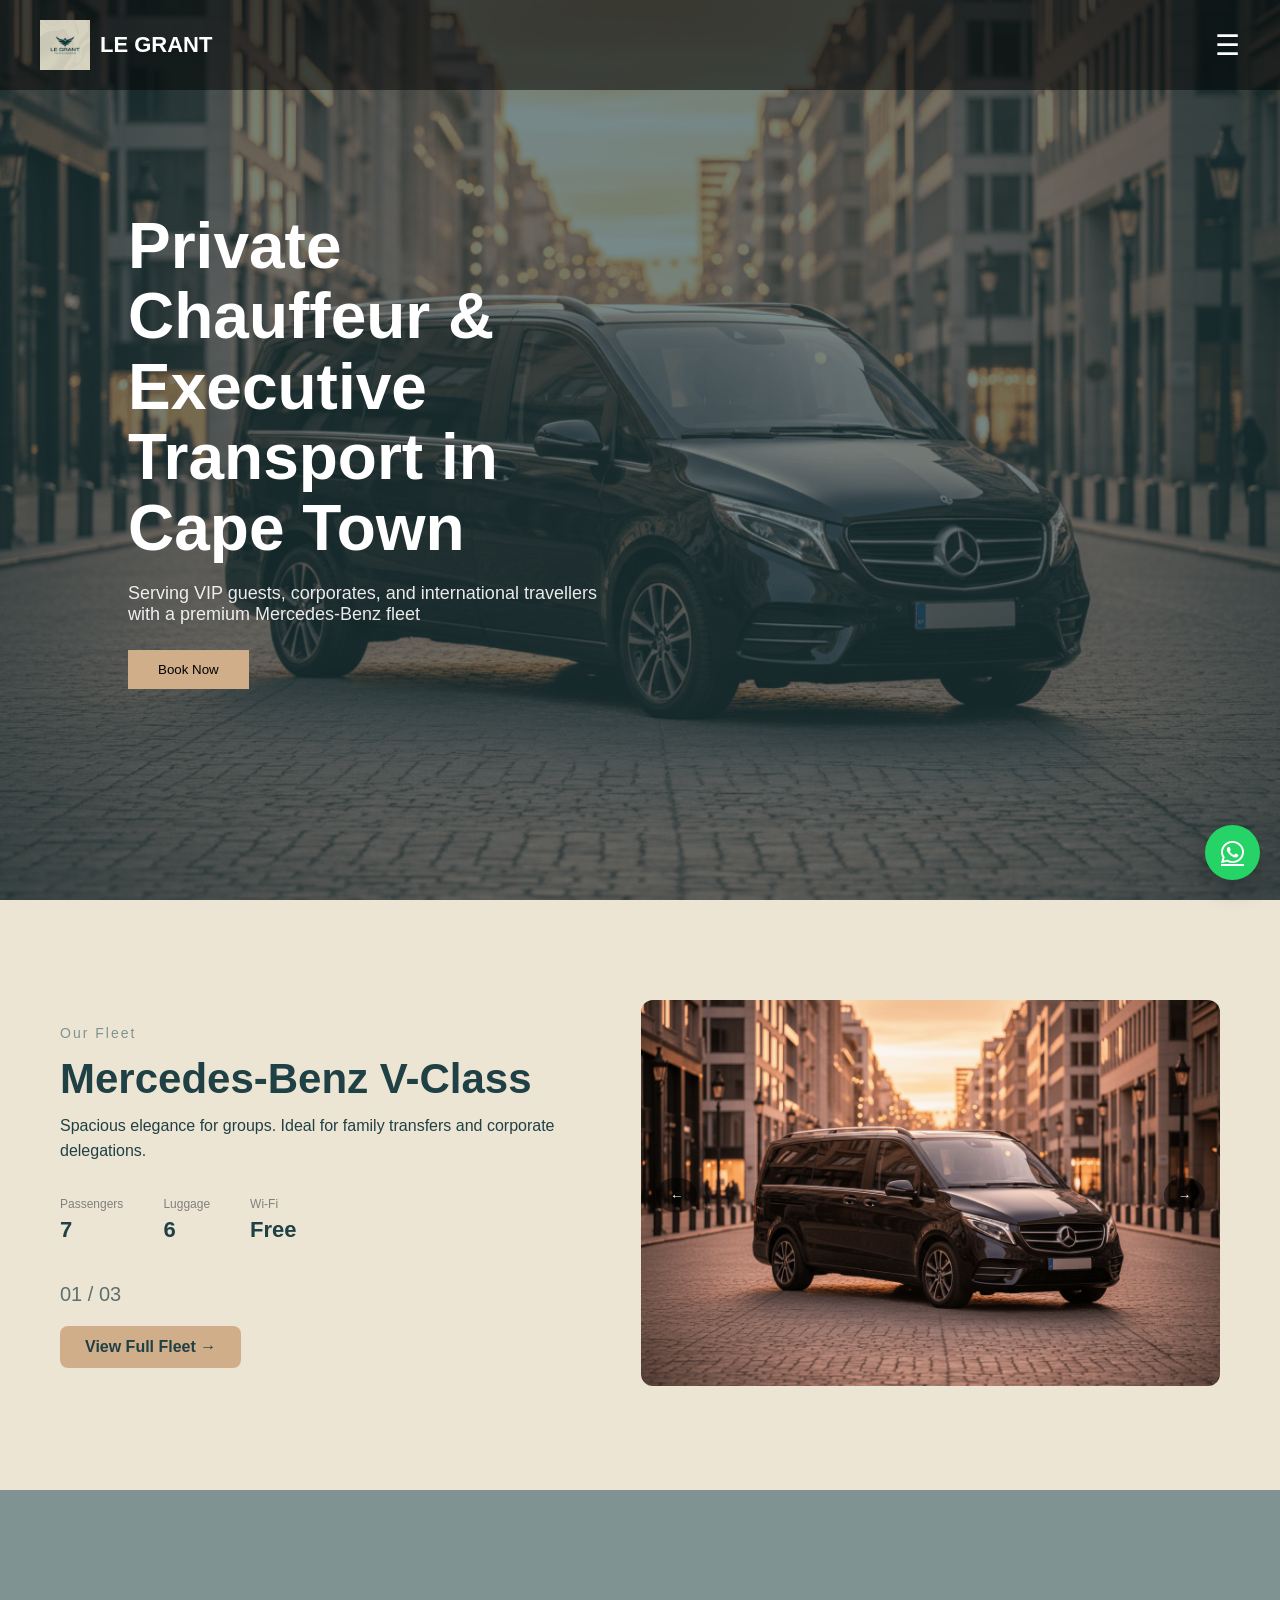
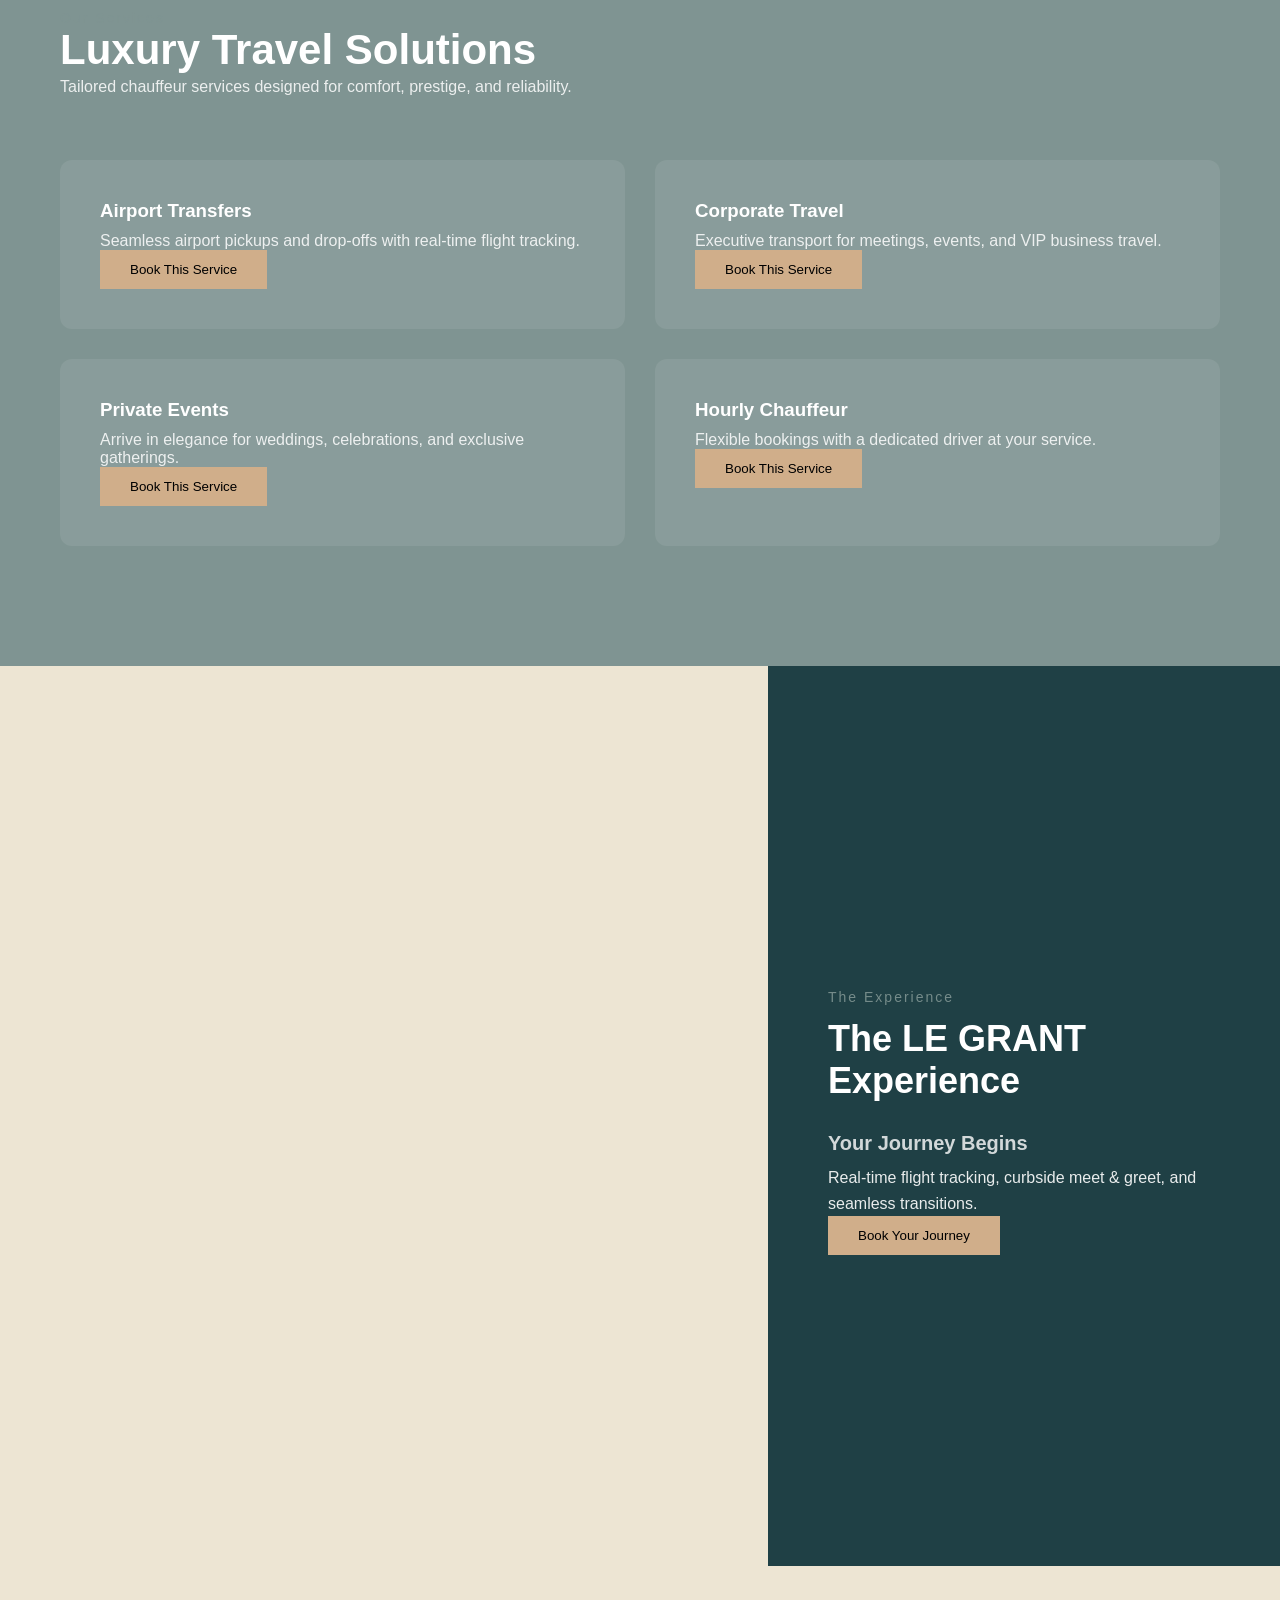
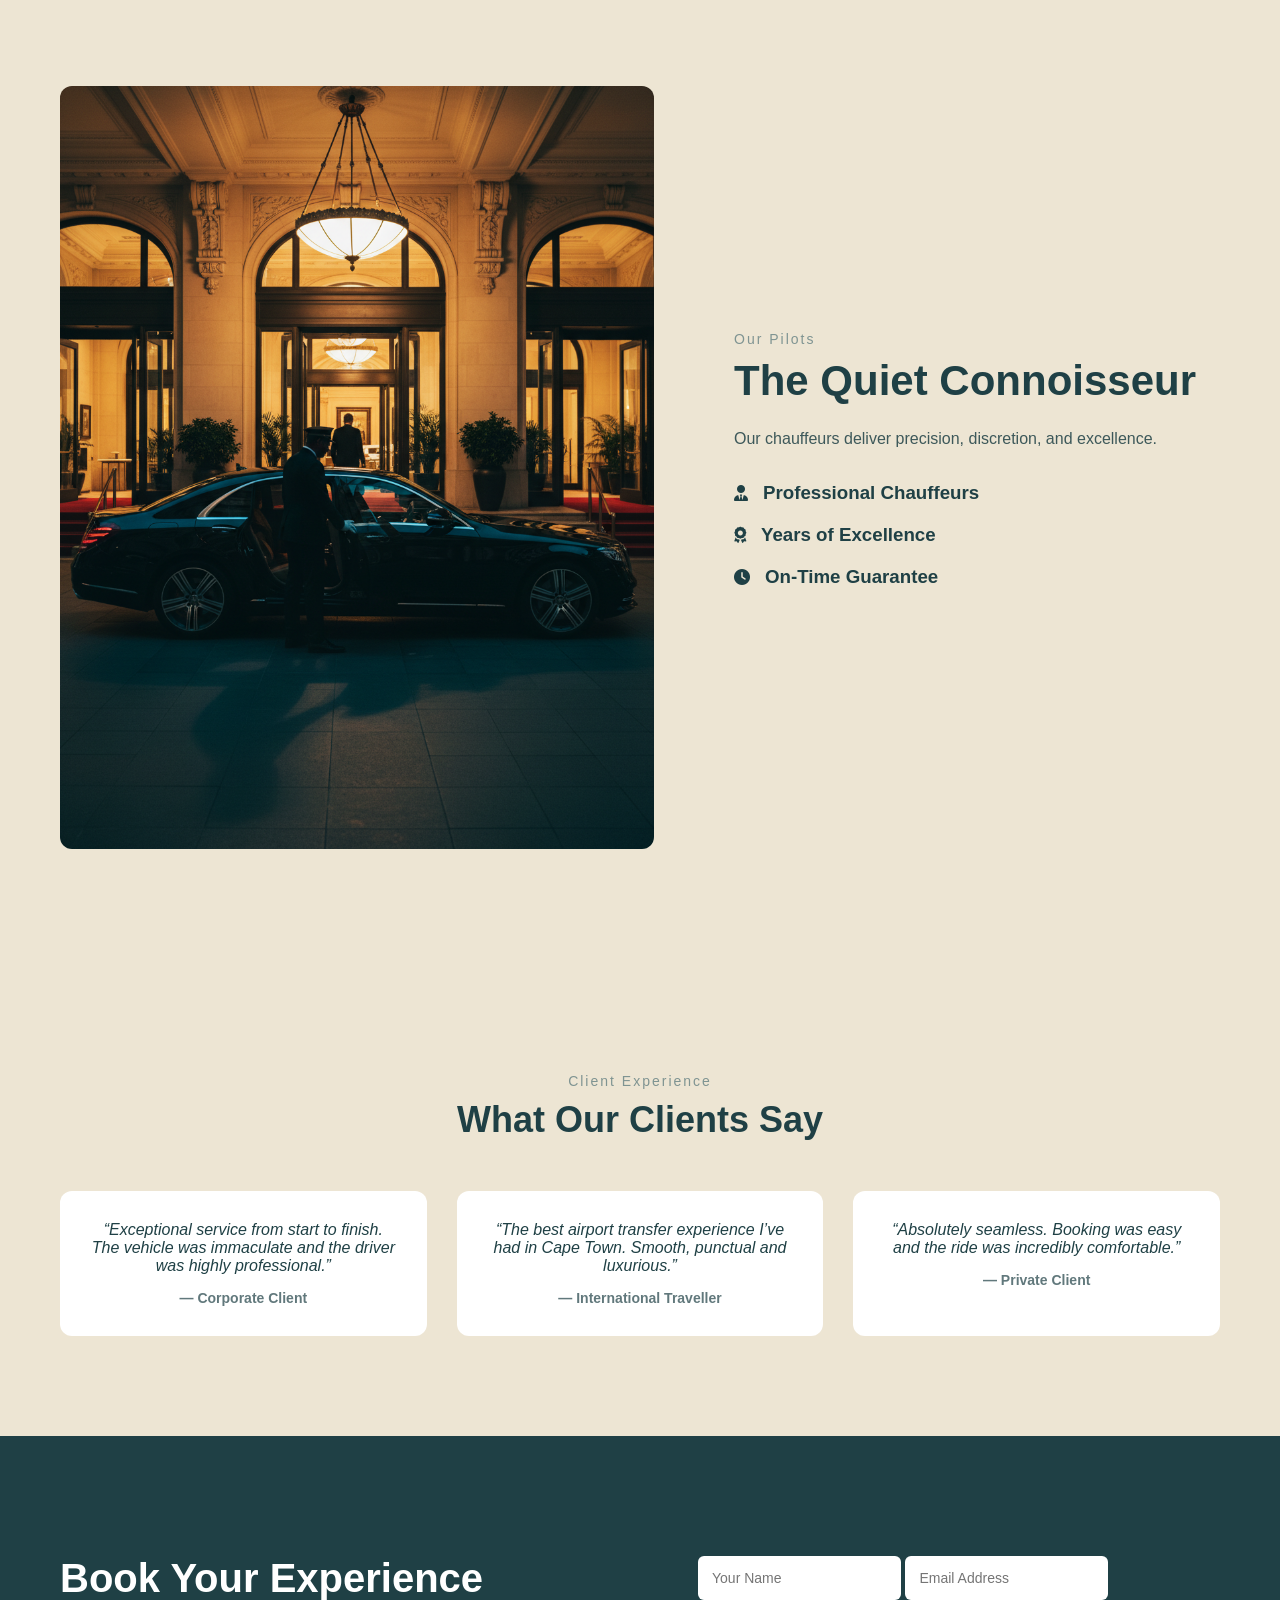
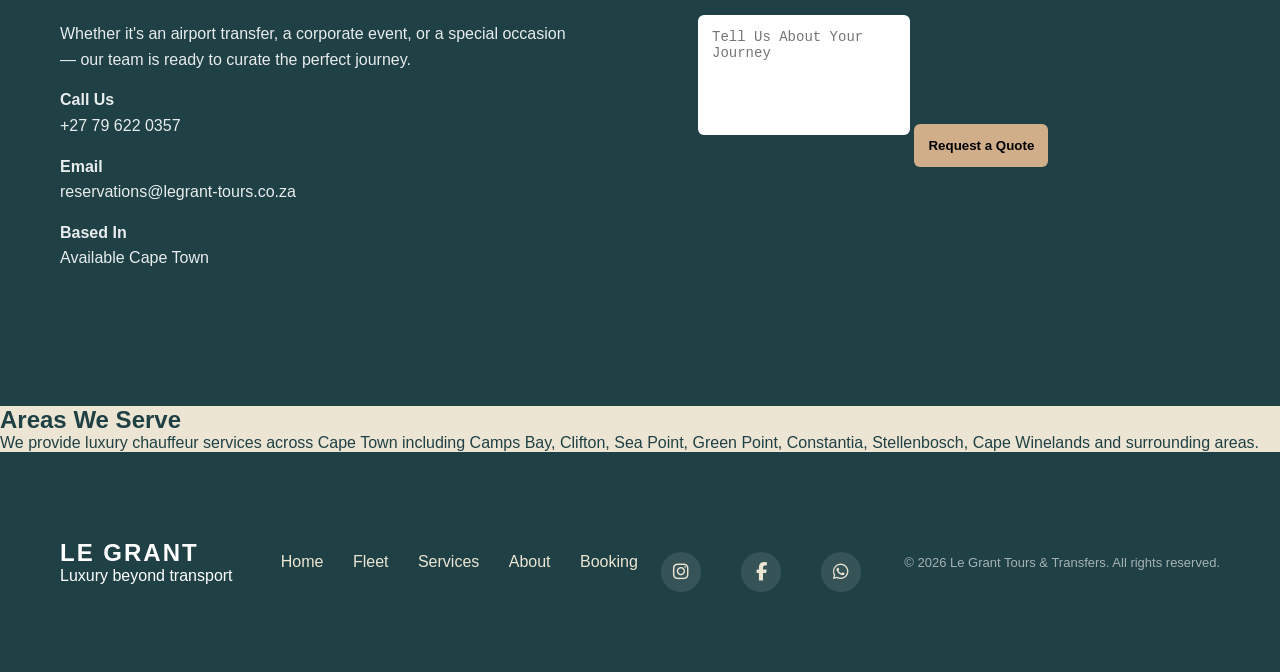
==== index.html @ 74c64e43 "Update index.html" ====
<!DOCTYPE html>
<html lang="en">

<head>
  <meta charset="UTF-8">
  <meta name="viewport" content="width=device-width, initial-scale=1.0">

  <!-- SEO -->
  <title>Luxury Airport Transfers Cape Town | Chauffeur Service | Le Grant Tours & Transfers</title>
  <meta name="description" content="Luxury chauffeur services in Cape Town. Airport transfers, V-Class hire, private tours, corporate travel and VIP transport by Le Grant Tours & Transfers.">
  <meta name="keywords" content="airport transfers Cape Town, chauffeur service Cape Town, V Class hire Cape Town, private tours Cape Town, luxury transport Cape Town">

<link rel="canonical" href="https://www.legrant-tours.co.za/">

<!-- GEO (kept but modern SEO relies more on schema) -->
<meta name="geo.region" content="ZA-WC">
<meta name="geo.placename" content="Cape Town">
<meta name="geo.position" content="-33.9249;18.4241">
<meta name="ICBM" content="-33.9249, 18.4241">

  <!-- OPEN GRAPH (SOCIAL + AI) -->
<meta property="og:title" content="Luxury Airport Transfers Cape Town | Le Grant Tours ">
<meta property="og:description" content="Premium chauffeur and airport transfer services in Cape Town. Travel in comfort with Mercedes luxury vehicles.">
<meta property="og:image" content="https://www.legrant-tours.co.za/Chauffeur.jpg">
<meta property="og:url" content="https://www.legrant-tours.co.za/">
<meta property="og:type" content="website">

<!-- TWITTER / X (AI + SHARING) -->
<meta name="twitter:card" content="summary_large_image">
<meta name="twitter:title" content="Luxury Airport Transfers Cape Town | Le Grant Tours & Transfers">
<meta name="twitter:description" content="Private chauffeur and VIP transport services in Cape Town. Mercedes luxury fleet available 24/7.">
<meta name="twitter:image" content="https://www.legrant-tours.co.za/car2.png">


  <!-- SOCIAL SHARE -->
  <meta property="og:title" content="Le Grant Tours & Transfers">
  <meta property="og:description" content="Luxury chauffeur services in Cape Town">
  <meta property="og:image" content="hero.jpg">

  <link rel="stylesheet" href="styles.css">
  <link href="https://cdnjs.cloudflare.com/ajax/libs/font-awesome/6.5.0/css/all.min.css" rel="stylesheet">
  <!-- JSON-LD Structured Data -->
  <script type="application/ld+json">
  {
    "@context": "https://schema.org",
    "@graph": [
      {
        "@type": "TransportationService",
        "name": "Le Grant Tours & Transfers",
        "url": "https://www.legrant-tours.co.za",
        "logo": "https://www.legrant-tours.co.za/logo.png",
        "description": "Luxury chauffeur services, V-Class transfers, airport pickups, corporate travel, and private events across Cape Town and South Africa.",
        "address": {
          "@type": "PostalAddress",
          "addressLocality": "Cape Town",
          "addressCountry": "South Africa"
        },
        "areaServed": ["South Africa", "Cape Town", "Johannesburg", "Durban"],
        "sameAs": [
          "https://www.facebook.com/legranttours",
          "https://twitter.com/legranttours",
          "https://www.linkedin.com/company/legrant-tours",
          "https://www.instagram.com/legranttours"
        ]
      },
      {
        "@type": "Service",
        "name": "Luxury V-Class Transfers",
        "provider": {"@type":"LocalBusiness","name":"Le Grant Tours & Transfers"},
        "description": "Tailored V-Class transfers for airport pickups, city travel, and corporate journeys with comfort and prestige."
      },
      {
        "@type": "Service",
        "name": "Airport Transfers",
        "provider": {"@type":"LocalBusiness","name":"Le Grant Tours & Transfers"},
        "description": "Seamless airport pick-ups and drop-offs with real-time flight tracking and professional chauffeur services."
      },
      {
        "@type": "Service",
        "name": "Corporate Travel",
        "provider": {"@type":"LocalBusiness","name":"Le Grant Tours & Transfers"},
        "description": "Executive transport for meetings, events, and VIP business travel across South Africa."
      },
      {
        "@type": "Service",
        "name": "Private Events",
        "provider": {"@type":"LocalBusiness","name":"Le Grant Tours & Transfers"},
        "description": "Arrive in elegance for weddings, celebrations, and exclusive gatherings with luxury chauffeur services."
      },
      {
        "@type": "FAQPage",
        "mainEntity": [
          {"@type":"Question","name":"What services does Le Grant Tours offer?","acceptedAnswer":{"@type":"Answer","text":"We offer luxury V-Class transfers, airport pickups, corporate travel, and private event chauffeur services."}},
          {"@type":"Question","name":"Do you provide airport pick-up services?","acceptedAnswer":{"@type":"Answer","text":"Yes, we provide seamless airport pick-up and drop-off services with real-time flight tracking."}},
          {"@type":"Question","name":"Can I book for corporate events?","acceptedAnswer":{"@type":"Answer","text":"Absolutely. We cater to executive travel, business meetings, and VIP events."}}
        ]
      },
      {
        "@type": "BreadcrumbList",
        "itemListElement": [
          {"@type": "ListItem","position": 1,"name": "Home","item": "https://www.legrant-tours.co.za/"},
          {"@type": "ListItem","position": 2,"name": "Services","item": "https://www.legrant-tours.co.za/services.html"}
        ]
      }
    ]
  }
  <!-- Google tag (gtag.js) -->
<script async src="https://www.googletagmanager.com/gtag/js?id=AW-18101457025"></script>
<script>
  window.dataLayer = window.dataLayer || [];
  function gtag(){dataLayer.push(arguments);}
  gtag('js', new Date());

  gtag('config', 'AW-18101457025');
</script>
  <link rel="icon" href="logo.jpg" type="image/jpeg">
  <!-- Google tag (gtag.js) -->
<script async src="https://www.googletagmanager.com/gtag/js?id=AW-17987513579"></script>
<script>
  window.dataLayer = window.dataLayer || [];
  function gtag(){dataLayer.push(arguments);}
  gtag('js', new Date());

  gtag('config', 'AW-17987513579');
</script>
</head>

<body>

<!-- PAGE TRANSITION -->
<div class="page-transition"></div>

<!-- NAV -->
<header class="nav">
  <div class="logo-container">
    <img src="logo.jpg" alt="Le Grant Tours and Transfers Logo">
    <span class="logo-text">LE GRANT</span>
  </div>
  <div class="hamburger" onclick="toggleMenu()">☰</div>
</header>

<!-- MENU -->
<div class="menu-overlay" id="menuOverlay">
  <a href="index.html">Home</a>
  <a href="services.html">Services</a>
  <a href="about.html">About</a>
  <a href="airport-transfers.html">Airport Transfers</a>
</div>
<!-- HERO -->
<section class="hero">
  <div class="overlay"></div>

 <div class="hero-text">
    <h1>Private Chauffeur & Executive Transport in Cape Town</h1>
    <p>Serving VIP guests, corporates, and international travellers with a premium Mercedes-Benz fleet</p>

    <a href="booking.html">
      <button>Book Now</button>
    </a>
  </div>
</section>
<!-- FLEET -->
<section class="fleet" id="fleet">
  <div class="fleet-wrapper">

    <div class="fleet-info">
      <p class="subtitle">Our Fleet</p>
      <h2 id="carTitle">Mercedes-Benz V-Class</h2>

      <p id="carDesc">
        Spacious elegance for airport transfers, private tours and luxury group travel.
      </p>

      <div class="specs">
        <div><span>Passengers</span><h3 id="passengers">7</h3></div>
        <div><span>Luggage</span><h3 id="luggage">6</h3></div>
        <div><span>Wi-Fi</span><h3 id="wifi">Free</h3></div>
      </div>

     <div class="counter">
  <span id="current">01</span> / <span id="total">03</span>
</div>

<!-- VIEW FULL FLEET BUTTON -->
<a href="fleet.html" class="fleet-btn">
  View Full Fleet →
</a>
      
</div>

    <div class="fleet-slider">
      <img id="carImage" src="car2.png" alt="Luxury Mercedes Chauffeur Vehicle Cape Town">
      <button class="arrow left" onclick="prevCar()">←</button>
      <button class="arrow right" onclick="nextCar()">→</button>
    </div>

  </div>
</section>

<!-- SERVICES (FIXED STRUCTURE ONLY) -->
<section class="services" id="services">

  <div class="services-header fade-in">
    <p class="subtitle">Our Services</p>
    <h2>Luxury Travel Solutions</h2>
    <p class="services-desc">
      Tailored chauffeur services designed for comfort, prestige, and reliability.
    </p>
  </div>

  <div class="services-grid">

    <div class="service-card fade-in">
      <h3>Airport Transfers</h3>
      <p>Seamless airport pickups and drop-offs with real-time flight tracking.</p>
      <a href="booking.html"><button>Book This Service</button></a>
    </div>

    <div class="service-card fade-in">
      <h3>Corporate Travel</h3>
      <p>Executive transport for meetings, events, and VIP business travel.</p>
      <a href="booking.html"><button>Book This Service</button></a>
    </div>

    <div class="service-card fade-in">
      <h3>Private Events</h3>
      <p>Arrive in elegance for weddings, celebrations, and exclusive gatherings.</p>
      <a href="booking.html"><button>Book This Service</button></a>
    </div>

    <div class="service-card fade-in">
      <h3>Hourly Chauffeur</h3>
      <p>Flexible bookings with a dedicated driver at your service.</p>
      <a href="booking.html"><button>Book This Service</button></a>
    </div>

  </div>

</section>

<!-- VIDEO (UNCHANGED, JUST CLEANED) -->
<section class="video-section">

  <div class="video-container">
    <video autoplay muted loop playsinline>
      <source src="luxury.mp4" type="video/mp4">
    </video>
  </div>

  <div class="video-text">
    <p class="subtitle">The Experience</p>
    <h2>The LE GRANT Experience</h2>

    <h4>Your Journey Begins</h4>
    <p>
      Real-time flight tracking, curbside meet & greet, and seamless transitions.
    </p>

    <a href="booking.html"><button>Book Your Journey</button></a>
  </div>

</section>

<!-- PILOTS (UNCHANGED) -->
<section class="pilots-section">
  <div class="pilots-container">

    <div class="pilots-image">
      <img src="driver.jpg" alt="Professional Chauffeur Cape Town">
    </div>

    <div class="pilots-content">
      <p class="subtitle">Our Pilots</p>
      <h2>The Quiet Connoisseur</h2>

      <p class="pilots-text">
        Our chauffeurs deliver precision, discretion, and excellence.
      </p>

      <div class="pilots-stats">
        <div class="stat-item"><i class="fas fa-user-tie"></i><h3>Professional Chauffeurs</h3></div>
        <div class="stat-item"><i class="fas fa-award"></i><h3>Years of Excellence</h3></div>
        <div class="stat-item"><i class="fas fa-clock"></i><h3>On-Time Guarantee</h3></div>
      </div>
    </div>

  </div>
</section>

<section class="reviews">

  <div class="reviews-header">
    <p class="subtitle">Client Experience</p>
    <h2>What Our Clients Say</h2>
  </div>

  <div class="reviews-grid">

    <div class="review-card">
      <p>
        “Exceptional service from start to finish. The vehicle was immaculate and the driver was highly professional.”
      </p>
      <h4>— Corporate Client</h4>
    </div>

    <div class="review-card">
      <p>
        “The best airport transfer experience I’ve had in Cape Town. Smooth, punctual and luxurious.”
      </p>
      <h4>— International Traveller</h4>
    </div>

    <div class="review-card">
      <p>
        “Absolutely seamless. Booking was easy and the ride was incredibly comfortable.”
      </p>
      <h4>— Private Client</h4>
    </div>

  </div>

</section>
  
<!-- CONTACT -->
<section class="contact-section">
  <div class="contact-container">

    <div class="contact-info">
      <h2>Book Your Experience</h2>
      <p>
        Whether it's an airport transfer, a corporate event, or a special occasion —
        our team is ready to curate the perfect journey.
      </p>

      <p><strong>Call Us</strong><br>+27 79 622 0357</p>
      <p><strong>Email</strong><br>reservations@legrant-tours.co.za</p>
      <p><strong>Based In</strong><br>Available Cape Town</p>
    </div>

    <div class="contact-form">

      <!-- ✅ FORM ADDED (NO DESIGN CHANGE) -->
      <form id="whatsapp-form">

        <input type="text" id="name" placeholder="Your Name" required>
        <input type="email" id="email" placeholder="Email Address" required>
        <textarea id="message" placeholder="Tell Us About Your Journey" required></textarea>

        <button type="submit">Request a Quote</button>

      </form>

    </div>

  </div>
</section>

<section class="locations">
<h2>Areas We Serve</h2>
<p>
We provide luxury chauffeur services across Cape Town including Camps Bay, Clifton, Sea Point, Green Point, Constantia, Stellenbosch, Cape Winelands and surrounding areas.
</p>
</section>

<!-- FOOTER -->
<footer class="footer">

  <div class="footer-top">
    <div>
      <h2>LE GRANT</h2>
      <p>Luxury beyond transport</p>
    </div>

    <a href="https://wa.me/27796220357" class="whatsapp-float" target="_blank">
      <i class="fab fa-whatsapp"></i>
    </a>

    <div class="footer-links">
      <a href="index.html">Home</a>
      <a href="index.html#fleet">Fleet</a>
      <a href="services.html">Services</a>
      <a href="about.html">About</a>
      <a href="booking.html">Booking</a>
    </div>

    <div class="footer-socials">

      <!-- ✅ FIXED INSTAGRAM LINK -->
      <a href="https://instagram.com/legrant_tours" target="_blank">
        <i class="fab fa-instagram"></i>
      </a>

      <a href="https://facebook.com/profile.php?id=61576402285973" target="_blank">
        <i class="fab fa-facebook-f"></i>
      </a>

      <a href="https://wa.me/27796220357" target="_blank">
        <i class="fab fa-whatsapp"></i>
      </a>

    </div>

    <p class="copyright">
      © 2026 Le Grant Tours & Transfers. All rights reserved.
    </p>

  </div>
</footer>

<!-- ✅ WHATSAPP FORM SCRIPT -->
<script>
document.getElementById("whatsapp-form").addEventListener("submit", function(e){
  e.preventDefault();

  let name = document.getElementById("name").value;
  let email = document.getElementById("email").value;
  let message = document.getElementById("message").value;

  let phone = "27796220357";

  let text = `Hello Le Grant Tours & Transfers,%0A%0A
I would like to request a booking:%0A
Name: ${name}%0A
Email: ${email}%0A
Details: ${message}%0A%0A
Service: Luxury Chauffeur Booking in Cape Town`;

  let url = `https://wa.me/${phone}?text=${text}`;

  window.open(url, '_blank');
});
</script>

<script src="script.js"></script>

</body>
</html>
---- styles.css ----
/* ===== RESET ===== */
* {
  margin: 0;
  padding: 0;
  box-sizing: border-box;
}
/* ===== SAFETY: SHOW CONTENT IF JS FAILS ===== */
.no-js .pilots-image,
.no-js .pilots-content,
.no-js .fade-in {
  opacity: 1 !important;
  transform: none !important;
}
/* ===== BASE ===== */
body {
  font-family: 'Helvetica Neue', sans-serif;
  background: #EDE5D3;
  color: #1F4045;
}

html {
  scroll-behavior: smooth;
}

/* ===== NAV ===== */
.nav {
  position: fixed;
  width: 100%;
  padding: 20px 40px;
  display: flex;
  justify-content: space-between;
  align-items: center;
  z-index: 1000;
  background: rgba(0,0,0,0.5);
}

.logo-container {
  display: flex;
  align-items: center;
  gap: 10px;
}

.logo-container img {
  height: 50px;
}

.logo-text {
  font-size: 22px;
  color: white;
  font-weight: bold;
}

/* HAMBURGER */
.hamburger {
  font-size: 28px;
  color: white;
  cursor: pointer;
}

/* ===== MENU OVERLAY ===== */
.menu-overlay {
  position: fixed;
  inset: 0;
  background: #1F4045;
  display: flex;
  flex-direction: column;
  justify-content: center;
  align-items: center;
  transform: scaleY(0);
  transform-origin: top;
  transition: 0.5s ease;
  z-index: 9999;
}

.menu-overlay.active {
  transform: scaleY(1);
}

.menu-overlay a {
  color: white;
  font-size: 28px;
  margin: 15px 0;
  text-decoration: none;
}

/* ===== HERO ===== */
.hero {
  height: 100vh;
  background: url('car2.png') center/cover no-repeat;
  position: relative;
}

.overlay {
  position: absolute;
  inset: 0;
  background: rgba(31,64,69,0.6);
}

.hero-text {
  position: absolute;
  top: 50%;
  left: 10%;
  transform: translateY(-50%);
  color: white;
  max-width: 500px;
}

.hero h1 {
  font-size: 64px;
  line-height: 1.1;
  margin-bottom: 20px;
}

.hero-text p {
  font-size: 18px;
  margin-bottom: 25px;
  opacity: 0.9;
}

button {
  background: #D0AE8A;
  border: none;
  padding: 12px 30px;
  cursor: pointer;
  transition: 0.3s;
}

button:hover {
  opacity: 0.8;
}


/* ===== VIDEO FIX (IMPORTANT) ===== */
.video-section {
  display: flex;
  height: 100vh;
}

.video-section video {
  width: 60%;
  height: 100%;
  object-fit: cover;
}

.video-side-text {
  width: 40%;
  padding: 40px;
  background: #1F4045;
  color: white;
  display: flex;
  flex-direction: column;
  justify-content: center;
}

/* ===== MOBILE FIX ===== */
@media (max-width: 768px) {

  .hero h1 {
    font-size: 32px;
  }

  .nav {
    padding: 15px 20px;
  }

  .video-section {
    flex-direction: column;
    height: auto;
  }

  .video-section video {
    width: 100%;
    height: 300px;
  }

  .video-side-text {
    width: 100%;
    text-align: center;
  }
}
/* ===== FLEET ===== */
.fleet {
  padding: 100px 60px;
  background: #EDE5D3;
}

.fleet-wrapper {
  display: flex;
  align-items: center;
  justify-content: space-between;
  gap: 60px;
}

.fleet-info {
  width: 45%;
}

.subtitle {
  color: #7F9492;
  font-size: 14px;
  letter-spacing: 2px;
}

.fleet-info h2 {
  font-size: 42px;
  margin: 10px 0;
}

.fleet-info p {
  line-height: 1.6;
}

.specs {
  display: flex;
  gap: 40px;
  margin-top: 30px;
}

.specs div {
  text-align: left;
}

.specs span {
  font-size: 12px;
  color: gray;
}

.specs h3 {
  font-size: 22px;
  margin-top: 5px;
}

.counter {
  margin-top: 40px;
  font-size: 20px;
  opacity: 0.7;
}

/* IMAGE SIDE */
.fleet-slider {
  position: relative;
  width: 50%;
}

.fleet-slider img {
  width: 100%;
  border-radius: 12px;
  transition: opacity 0.5s ease, transform 0.4s ease;
}

/* HOVER EFFECT */
.fleet-slider img:hover {
  transform: scale(1.02);
}

/* ARROWS */
.arrow {
  position: absolute;
  top: 50%;
  transform: translateY(-50%);
  background: rgba(0,0,0,0.5);
  color: white;
  border: none;
  padding: 10px 14px;
  cursor: pointer;
  border-radius: 50%;
}

.left { left: 15px; }
.right { right: 15px; }

/* ===== MOBILE ===== */
@media (max-width: 768px) {
  .fleet-wrapper {
    flex-direction: column;
  }

  .fleet-info,
  .fleet-slider {
    width: 100%;
  }

  .fleet-info {
    text-align: center;
  }

  .specs {
    justify-content: center;
  }
}
/* ===== SERVICES ===== */
.services {
  padding: 120px 60px;
  background: #7F9492;
  color: white;
}

.services-header {
  max-width: 600px;
  margin-bottom: 60px;
}

.services-header h2 {
  font-size: 42px;
}

.services-desc {
  opacity: 0.85;
  line-height: 1.6;
}

.services-grid {
  display: grid;
  grid-template-columns: repeat(2, 1fr);
  gap: 30px;
}

.service-card {
  background: rgba(255,255,255,0.08);
  padding: 40px;
  border-radius: 12px;
  transition: all 0.4s ease;
}

.service-card h3 {
  margin-bottom: 10px;
}

.service-card p {
  opacity: 0.85;
}

/* HOVER = LUXURY FEEL */
.service-card:hover {
  background: #D0AE8A;
  color: #1F4045;
  transform: translateY(-8px);
}

/* ===== MOBILE ===== */
@media (max-width: 768px) {
  .services {
    padding: 80px 20px;
  }

  .services-grid {
    grid-template-columns: 1fr;
  }
}
/* ===== VIDEO SECTION CLEAN ===== */
.video-section {
  display: flex;
  height: 100vh;
}

.video-container {
  width: 60%;
  height: 100%;
  overflow: hidden;
}

.video-container video {
  width: 100%;
  height: 100%;
  object-fit: cover;
}

.video-text {
  width: 40%;
  background: #1F4045;
  color: white;
  padding: 60px;
  display: flex;
  flex-direction: column;
  justify-content: center;
}

.video-text h2 {
  font-size: 36px;
  margin: 10px 0;
}

.video-text h4 {
  margin-top: 20px;
  font-size: 20px;
  opacity: 0.8;
}

.video-text p {
  margin-top: 10px;
  line-height: 1.6;
  opacity: 0.9;
}

/* ===== MOBILE ===== */
@media (max-width: 768px) {
  .video-section {
    flex-direction: column;
    height: auto;
  }

  .video-container {
    width: 100%;
    height: 300px;
  }

  .video-text {
    width: 100%;
    padding: 30px;
    text-align: center;
  }
}
/* ===== PILOTS ===== */
.pilots-section {
  padding: 120px 60px;
  background: #EDE5D3;
  overflow: hidden;
}

.pilots-container {
  display: flex;
  align-items: center;
  gap: 80px;
}

/* IMAGE SIDE */
.pilots-image {
  width: 55%;

  transform: translateX(-100px) scale(0.96);
  opacity: 0;

  transition: transform 1s cubic-bezier(0.25, 1, 0.5, 1),
              opacity 1s ease;
}

.pilots-image img {
  width: 100%;
  border-radius: 12px;
  object-fit: cover;
}

/* TEXT SIDE */
.pilots-content {
  width: 45%;

  transform: translateX(100px);
  opacity: 0;

  transition: transform 1s cubic-bezier(0.25, 1, 0.5, 1),
              opacity 1s ease;
  transition-delay: 0.2s;
}

.pilots-content h2 {
  font-size: 42px;
  margin: 10px 0 20px;
}

.pilots-text {
  margin-bottom: 15px;
  line-height: 1.7;
  opacity: 0.85;
}

/* STATS */
.pilots-stats {
  margin-top: 30px;
}

.stat-item {
  display: flex;
  align-items: center;
  gap: 15px;
  margin-bottom: 20px;

  transform: translateY(15px);
  opacity: 0;
  transition: transform 0.6s ease, opacity 0.6s ease;
}

/* ACTIVE STATE */
.pilots-section.active .pilots-image {
  transform: translateX(0) scale(1);
  opacity: 1;
}

.pilots-section.active .pilots-content {
  transform: translateX(0);
  opacity: 1;
}

.pilots-section.active .stat-item {
  transform: translateY(0);
  opacity: 1;
}

/* STAGGER */
.pilots-section.active .stat-item:nth-child(1) { transition-delay: 0.3s; }
.pilots-section.active .stat-item:nth-child(2) { transition-delay: 0.5s; }
.pilots-section.active .stat-item:nth-child(3) { transition-delay: 0.7s; }

/* MOBILE */
@media (max-width: 768px) {
  .pilots-container {
    flex-direction: column;
    gap: 40px;
  }

  .pilots-image,
  .pilots-content {
    width: 100%;
    transform: none !important;
    opacity: 1 !important;
  }

  .pilots-content {
    text-align: center;
  }

  .stat-item {
    justify-content: center;
    transform: none;
    opacity: 1;
  }
}
/* ===== CONTACT ===== */
.contact-section {
  padding: 120px 60px;
  background: #1F4045;
  color: white;
}

.contact-container {
  display: flex;
  justify-content: space-between;
  gap: 80px;
  align-items: flex-start;
}

/* LEFT SIDE */
.contact-info {
  width: 45%;
}

.contact-info h2 {
  font-size: 40px;
  margin-bottom: 20px;
}

.contact-info p {
  margin-bottom: 15px;
  line-height: 1.6;
  opacity: 0.9;
}

/* FORM */
.contact-form {
  width: 45%;
  display: flex;
  flex-direction: column;
}

.contact-form input,
.contact-form textarea {
  margin-bottom: 15px;
  padding: 14px;
  border: none;
  border-radius: 6px;
  font-size: 14px;
}

.contact-form textarea {
  min-height: 120px;
  resize: none;
}

.contact-form button {
  background: #D0AE8A;
  padding: 14px;
  border-radius: 6px;
  font-weight: bold;
}

/* ===== MOBILE ===== */
@media (max-width: 768px) {
  .contact-container {
    flex-direction: column;
  }

  .contact-info,
  .contact-form {
    width: 100%;
  }

  .contact-info {
    text-align: center;
  }
}
/* ===== FOOTER ===== */
.footer {
  background: #1F4045;
  color: white;
  padding: 80px 60px 40px;
}

.footer-top {
  display: flex;
  justify-content: space-between;
  align-items: center;
  margin-bottom: 40px;
}

.footer h2 {
  font-size: 24px;
  letter-spacing: 2px;
}

.footer-links a {
  margin-left: 25px;
  color: #EDE5D3;
  text-decoration: none;
  position: relative;
}

/* UNDERLINE HOVER EFFECT */
.footer-links a::after {
  content: "";
  position: absolute;
  left: 0;
  bottom: -5px;
  width: 0%;
  height: 2px;
  background: #D0AE8A;
  transition: 0.3s;
}

.footer-links a:hover::after {
  width: 100%;
}

.copyright {
  text-align: center;
  font-size: 13px;
  opacity: 0.6;
}
/* ===== ANIMATIONS ===== */
.fade-in {
  opacity: 0;
  transform: translateY(40px);
  transition: all 0.8s ease;
}

.fade-in.show {
  opacity: 1;
  transform: translateY(0);
}
/* NAV SCROLL EFFECT */
.nav.scrolled {
  background: #1F4045;
  transition: 0.3s;
}
/* ===== ABOUT PAGE ===== */

.about-hero {
  height: 60vh;
  background: url('hero.png') center/cover no-repeat;
  display: flex;
  align-items: center;
  justify-content: center;
  color: white;
  font-size: 40px;
}

.about-story {
  padding: 100px 60px;
}

.about-container {
  display: flex;
  align-items: center;
  gap: 60px;
}

.about-text {
  width: 50%;
}

.about-image {
  width: 50%;
}

.about-image img {
  width: 100%;
  border-radius: 12px;
}

.about-values {
  padding: 100px 60px;
  background: #7F9492;
  color: white;
  text-align: center;
}

.values-grid {
  display: flex;
  justify-content: center;
  gap: 40px;
  margin-top: 40px;
}

.value {
  max-width: 250px;
}

.about-cta {
  padding: 100px 60px;
  text-align: center;
}

/* MOBILE */
@media (max-width: 768px) {
  .about-container {
    flex-direction: column;
  }

  .about-text,
  .about-image {
    width: 100%;
  }

  .values-grid {
    flex-direction: column;
    align-items: center;
  }
}
/* ===== ABOUT PAGE ===== */

.about-hero {
  height: 60vh;
  background: url('Chauffeur.jpg') center/cover no-repeat;
  display: flex;
  align-items: center;
  justify-content: center;
  color: white;
  font-size: 40px;
}

.about-story {
  padding: 100px 60px;
}

.about-container {
  display: flex;
  align-items: center;
  gap: 60px;
}

.about-text {
  width: 50%;
}

.about-image {
  width: 50%;
}

.about-image img {
  width: 100%;
  border-radius: 12px;
}

/* VALUES */
.about-values {
  padding: 100px 60px;
  background: #7F9492;
  color: white;
  text-align: center;
}

.values-header {
  max-width: 600px;
  margin: 0 auto 60px;
}

.values-grid {
  display: grid;
  grid-template-columns: repeat(2, 1fr);
  gap: 30px;
}

.value-card {
  background: rgba(255,255,255,0.1);
  padding: 30px;
  border-radius: 12px;
  transition: 0.3s;
}

.value-card:hover {
  background: #D0AE8A;
  color: #1F4045;
  transform: translateY(-5px);
}

/* CTA */
.about-cta {
  padding: 100px 60px;
  text-align: center;
}

/* MOBILE */
@media (max-width: 768px) {
  .about-container {
    flex-direction: column;
  }

  .about-text,
  .about-image {
    width: 100%;
  }

  .values-grid {
    grid-template-columns: 1fr;
  }
}
/* FIX ANCHOR SCROLL OFFSET */
section {
  scroll-margin-top: 100px;
}
/* ===== BOOKING PAGE ===== */

.booking-hero {
  height: 50vh;
  background: url('hero.png') center/cover no-repeat;
  display: flex;
  align-items: center;
  justify-content: center;
  color: white;
  font-size: 40px;
}

.booking-section {
  padding: 100px 60px;
  display: flex;
  justify-content: center;
}

.booking-container {
  width: 100%;
  max-width: 600px;
  text-align: center;
}

.booking-container h2 {
  margin-bottom: 30px;
  font-size: 32px;
}

.booking-form {
  display: flex;
  flex-direction: column;
}

.booking-form input,
.booking-form select,
.booking-form textarea {
  margin-bottom: 15px;
  padding: 14px;
  border: none;
  border-radius: 6px;
}

.booking-form textarea {
  min-height: 120px;
  resize: none;
}

.booking-form button {
  background: #D0AE8A;
  padding: 14px;
  font-weight: bold;
}

/* CTA */
.booking-cta {
  padding: 80px 60px;
  text-align: center;
}

.booking-cta button {
  margin-top: 20px;
}

/* MOBILE */
@media (max-width: 768px) {
  .booking-section {
    padding: 60px 20px;
  }
}
/* ===== SERVICES PAGE ===== */

.services-hero {
  height: 50vh;
  background: url('hero.png') center/cover no-repeat;
  display: flex;
  align-items: center;
  justify-content: center;
  color: white;
  font-size: 36px;
}

.services-intro {
  padding: 80px 60px;
  max-width: 800px;
}

.services-detailed {
  padding: 80px 60px;
}

.service-block {
  margin-bottom: 40px;
}

.services-video {
  display: flex;
  height: 80vh;
}

.video-wrapper {
  width: 60%;
}

.video-wrapper video {
  width: 100%;
  height: 100%;
  object-fit: cover;
}

.video-info {
  width: 40%;
  padding: 60px;
  background: #1F4045;
  color: white;
  display: flex;
  flex-direction: column;
  justify-content: center;
}

.services-cta {
  padding: 80px;
  text-align: center;
}

/* MOBILE */
@media (max-width: 768px) {
  .services-video {
    flex-direction: column;
    height: auto;
  }

  .video-wrapper,
  .video-info {
    width: 100%;
  }
}
/* ===== PREMIUM SERVICES LAYOUT ===== */
.service-row {
  display: flex;
  align-items: center;
  gap: 60px;
  padding: 100px 60px;
}

.service-row.reverse {
  flex-direction: row-reverse;
}

/* IMAGE */
.service-img {
  width: 50%;
}

.service-img img {
  width: 100%;
  border-radius: 12px;
  object-fit: cover;
  transition: 0.4s;
}

.service-img img:hover {
  transform: scale(1.03);
}

/* TEXT */
.service-text {
  width: 50%;
}

.service-text h2 {
  font-size: 36px;
  margin-bottom: 10px;
}

.service-highlight {
  font-weight: bold;
  margin-bottom: 15px;
  color: #D0AE8A;
}

.service-text ul {
  margin-bottom: 20px;
}

.service-text li {
  margin-bottom: 8px;
  list-style: none;
  position: relative;
  padding-left: 20px;
}

.service-text li::before {
  content: "•";
  position: absolute;
  left: 0;
  color: #D0AE8A;
}

/* MOBILE */
@media (max-width: 768px) {
  .service-row {
    flex-direction: column;
    padding: 60px 20px;
  }

  .service-img,
  .service-text {
    width: 100%;
  }

  .service-text {
    text-align: center;
  }
}
/* ===== REVIEWS ===== */
.reviews {
  padding: 100px 60px;
  background: #EDE5D3;
  text-align: center;
}

.reviews-header h2 {
  font-size: 36px;
  margin-top: 10px;
}

.reviews-grid {
  display: flex;
  gap: 30px;
  margin-top: 50px;
}

.review-card {
  background: white;
  padding: 30px;
  border-radius: 12px;
  flex: 1;
  transition: 0.3s;
}

.review-card:hover {
  transform: translateY(-5px);
}

.review-card p {
  font-style: italic;
  margin-bottom: 15px;
}

.review-card h4 {
  font-size: 14px;
  opacity: 0.7;
}

/* MOBILE */
@media (max-width: 768px) {
  .reviews-grid {
    flex-direction: column;
  }
}
/* ===== SOCIAL ICONS ===== */
.footer-socials {
  margin-top: 25px;
  display: flex;
  gap: 20px;
}

.footer-socials a {
  width: 40px;
  height: 40px;
  display: flex;
  align-items: center;
  justify-content: center;
  background: rgba(255,255,255,0.1);
  border-radius: 50%;
  color: #EDE5D3;
  font-size: 18px;
  transition: all 0.3s ease;
}

/* HOVER = PREMIUM EFFECT */
.footer-socials a:hover {
  background: #D0AE8A;
  color: #1F4045;
  transform: translateY(-3px);
}
/* ===== FOOTER SOCIALS ===== */
.footer-socials {
  margin-top: 20px;
}

.footer-socials a {
  margin-right: 20px;
  text-decoration: none;
  color: #EDE5D3;
  position: relative;
}

/* HOVER EFFECT */
.footer-socials a::after {
  content: "";
  position: absolute;
  left: 0;
  bottom: -4px;
  width: 0%;
  height: 2px;
  background: #D0AE8A;
  transition: 0.3s;
}

.footer-socials a:hover::after {
  width: 100%;
}
.whatsapp-float {
  position: fixed;
  bottom: 20px;
  right: 20px;
  background: #25D366;
  color: white;
  width: 55px;
  height: 55px;
  border-radius: 50%;
  display: flex;
  align-items: center;
  justify-content: center;
  font-size: 26px;
  box-shadow: 0 10px 25px rgba(0,0,0,0.2);
  z-index: 999;
  transition: 0.3s;
}

.whatsapp-float:hover {
  transform: scale(1.1);
}
.fleet-btn{
display:inline-block;
margin-top:20px;
padding:12px 25px;
background:#D0AE8A;
color:#1F4045;
text-decoration:none;
font-weight:bold;
border-radius:8px;
transition:0.3s ease;
}

.fleet-btn:hover{
opacity:0.85;
transform:translateY(-2px);
}
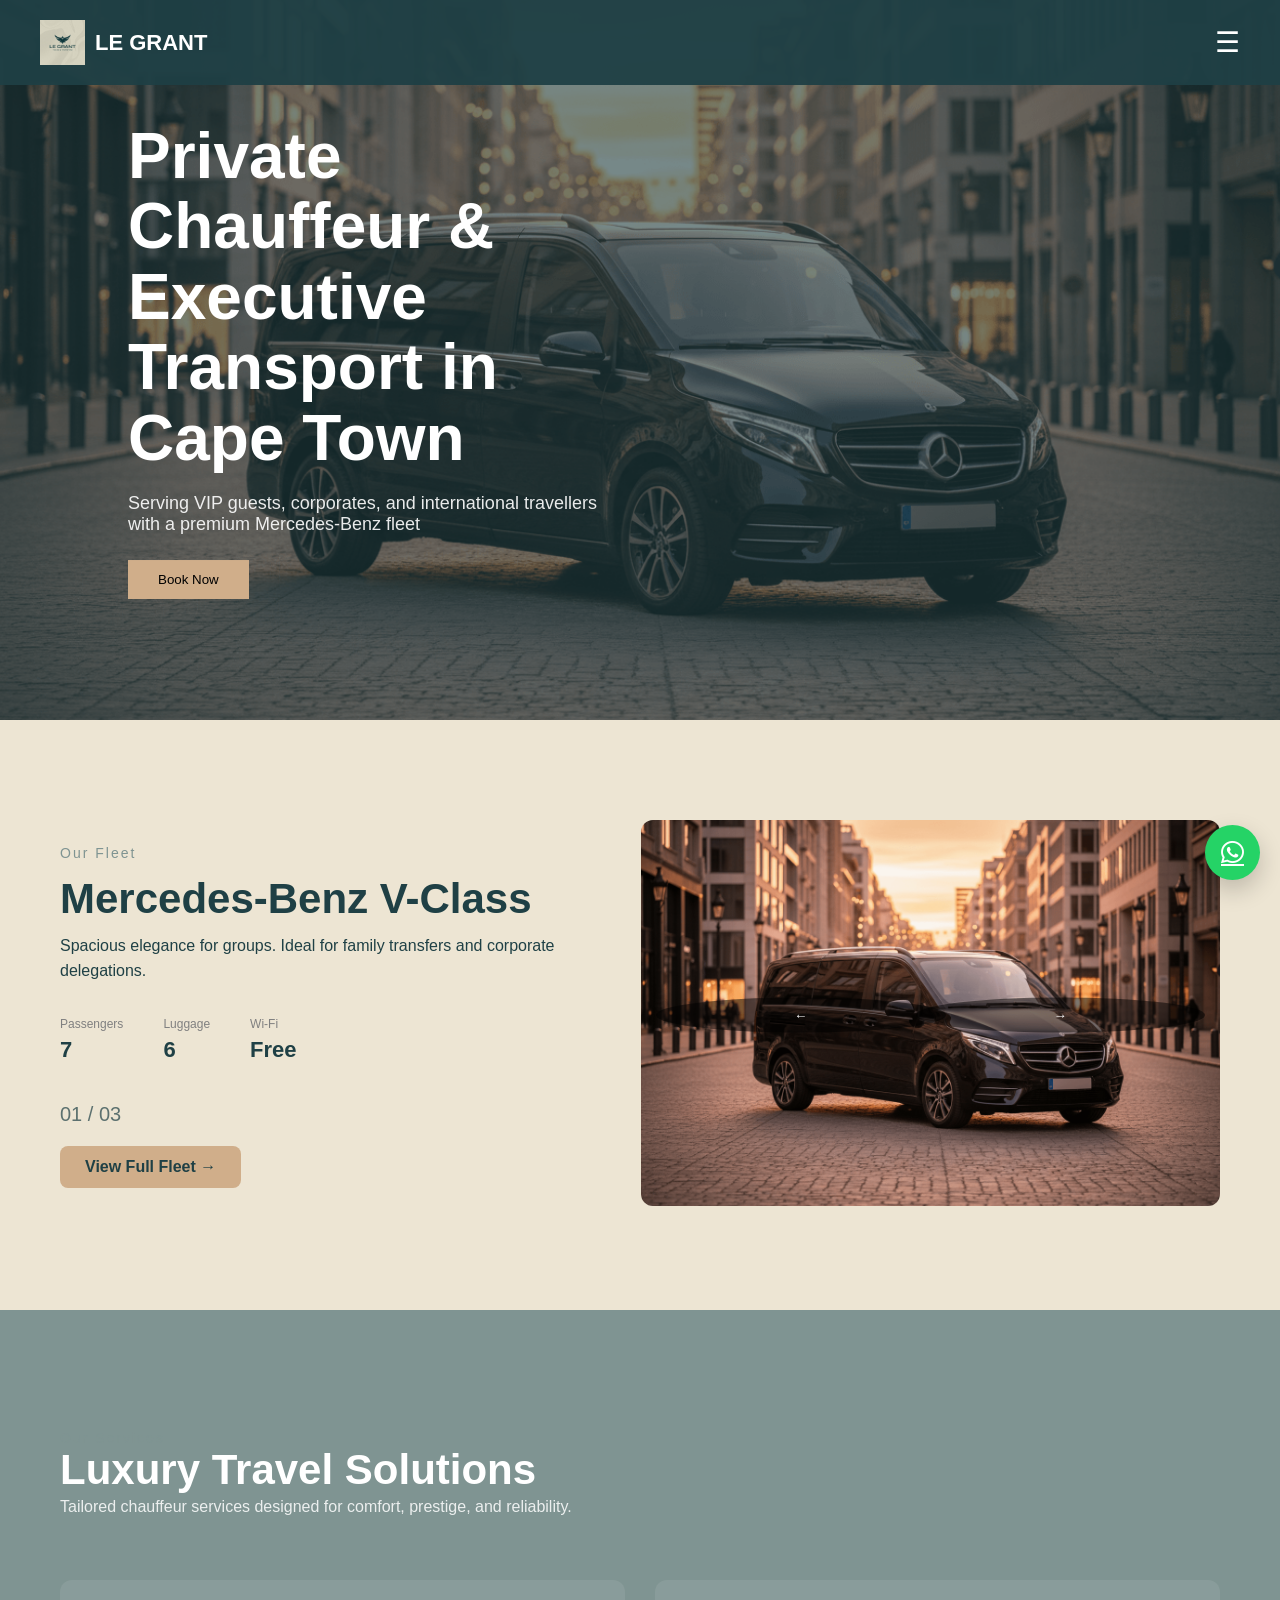
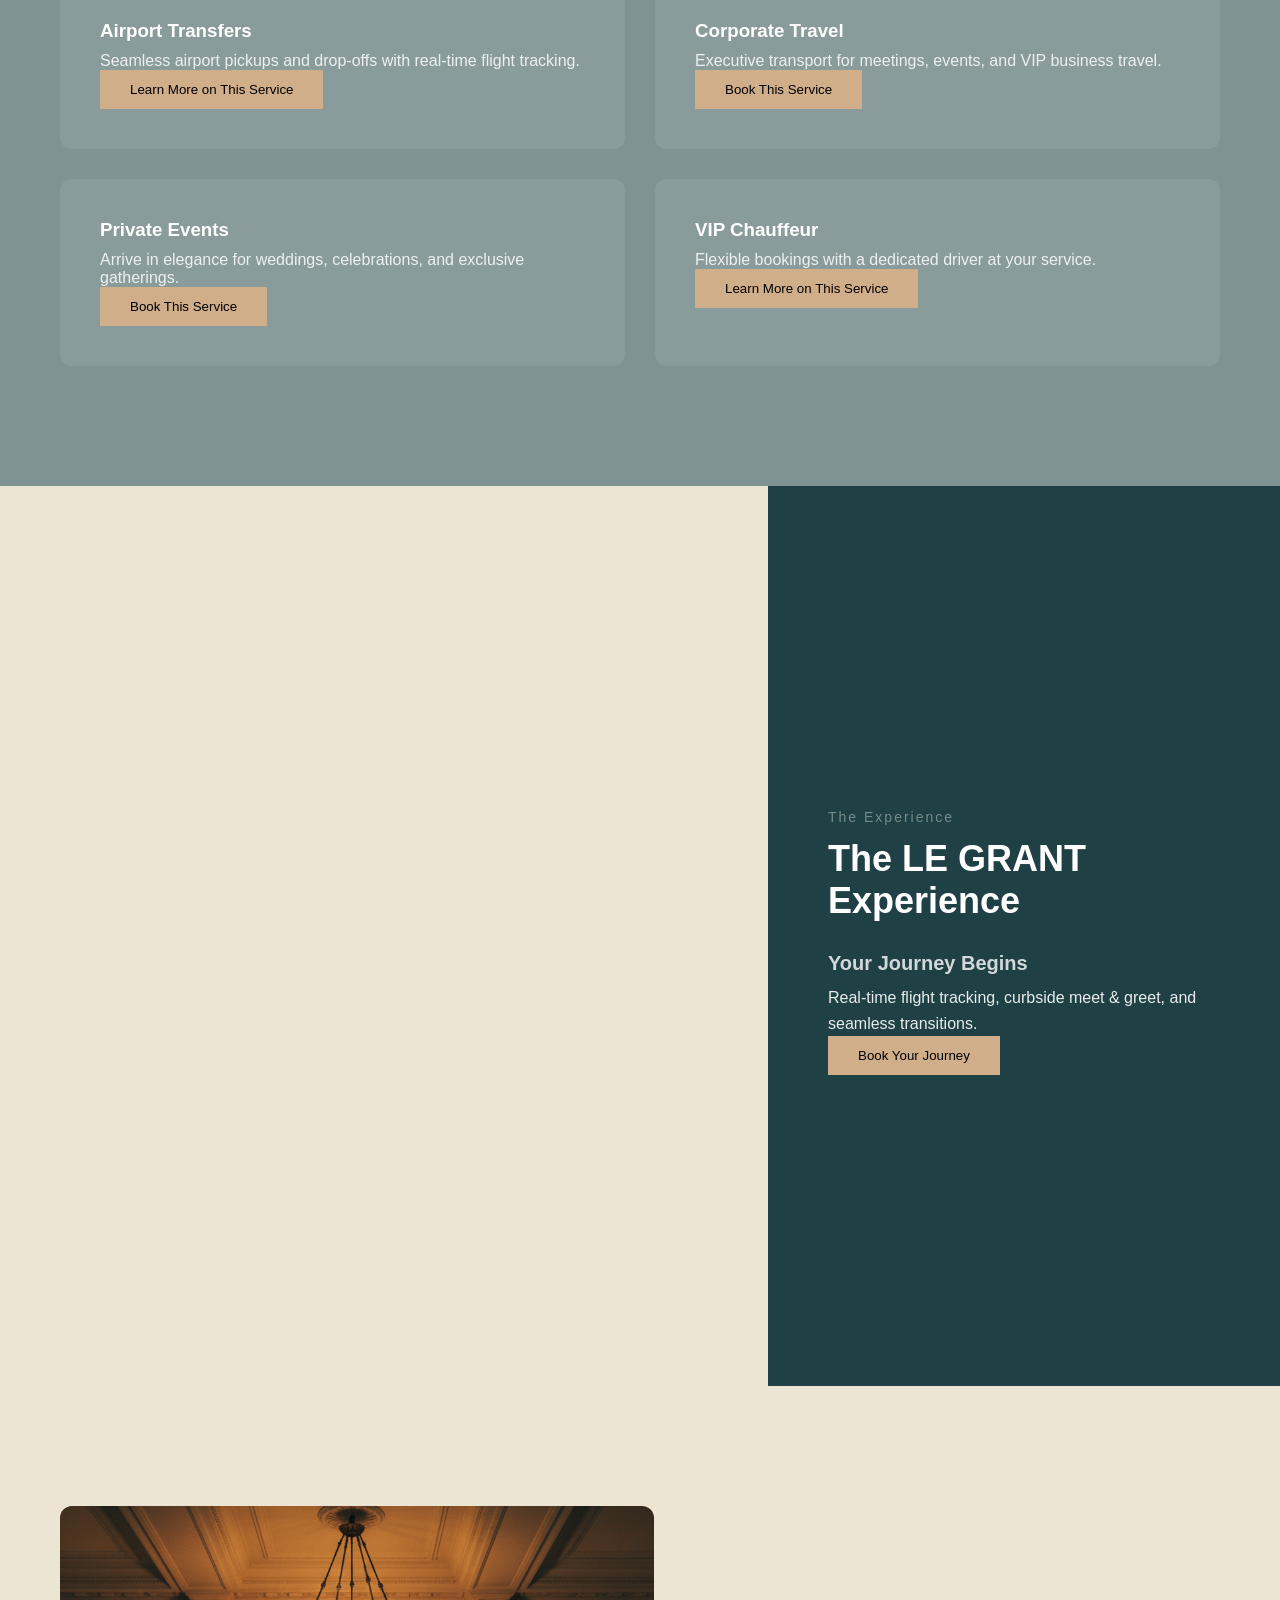
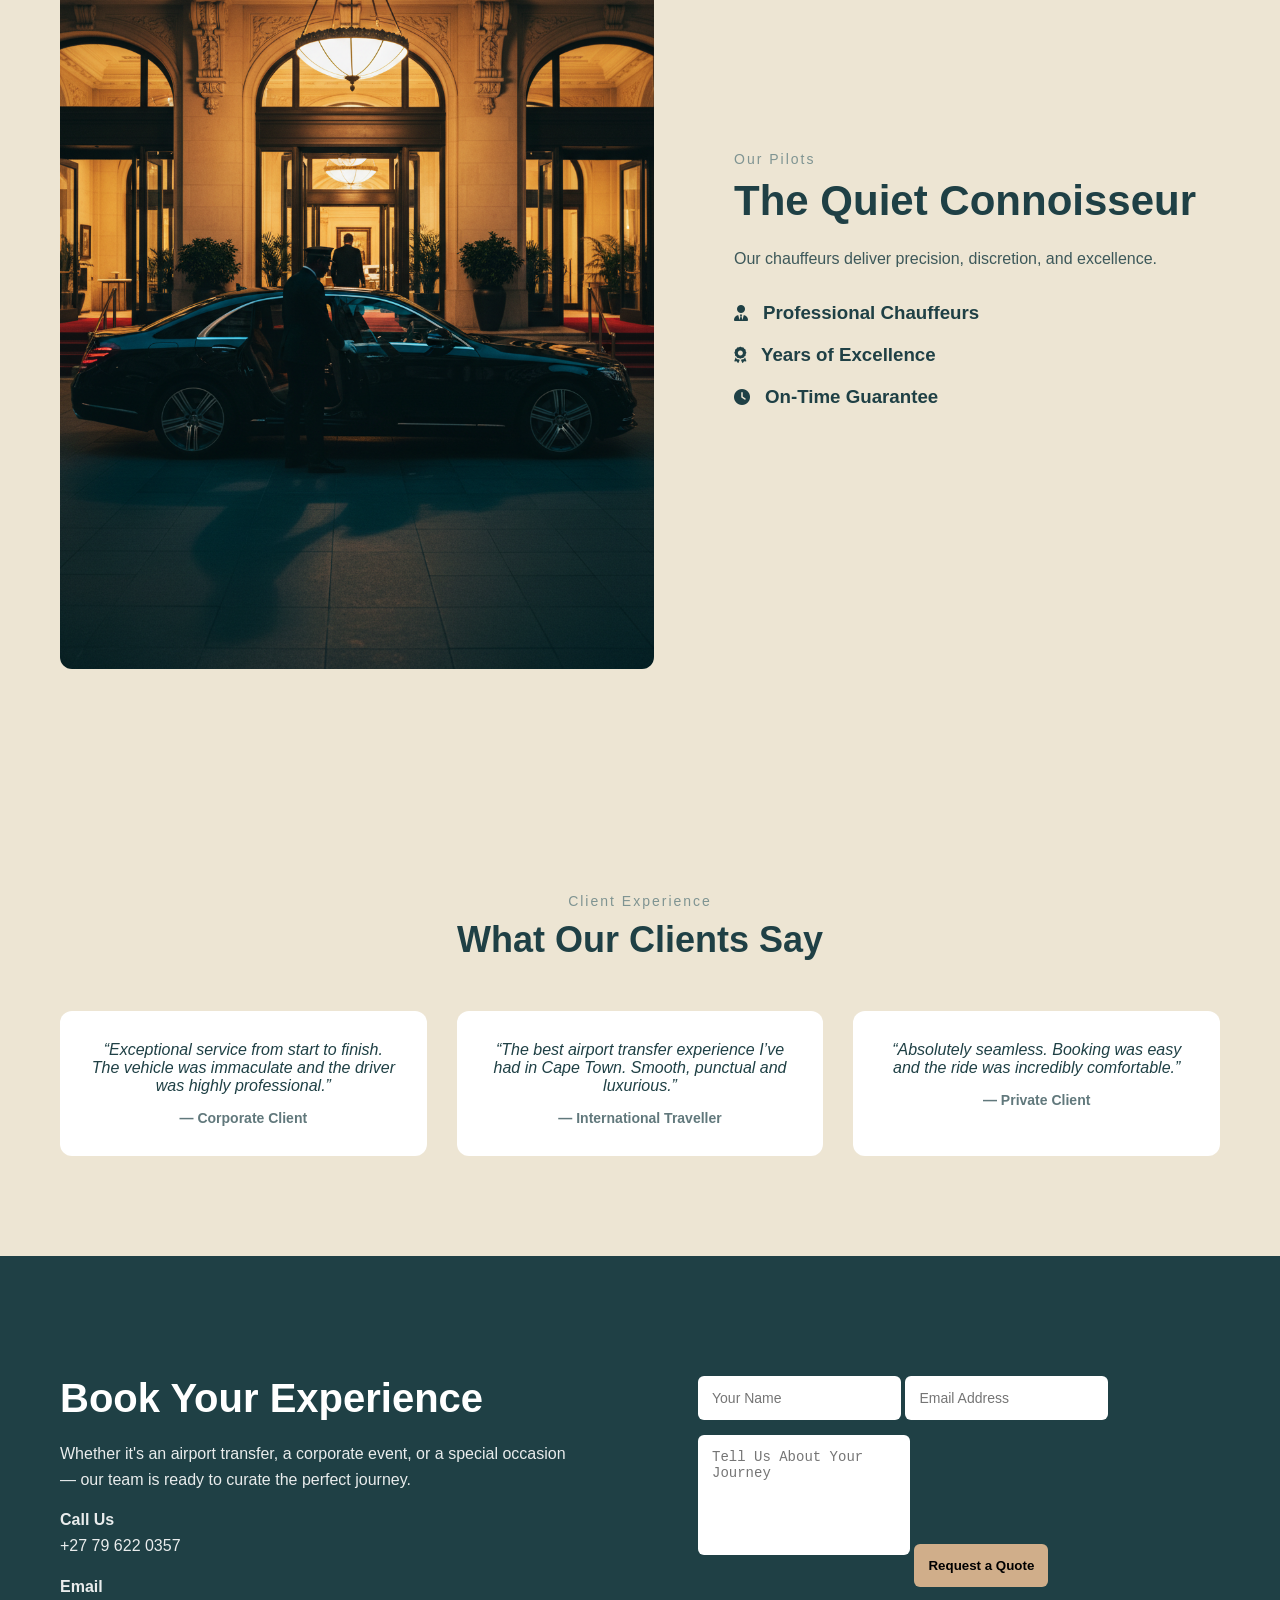
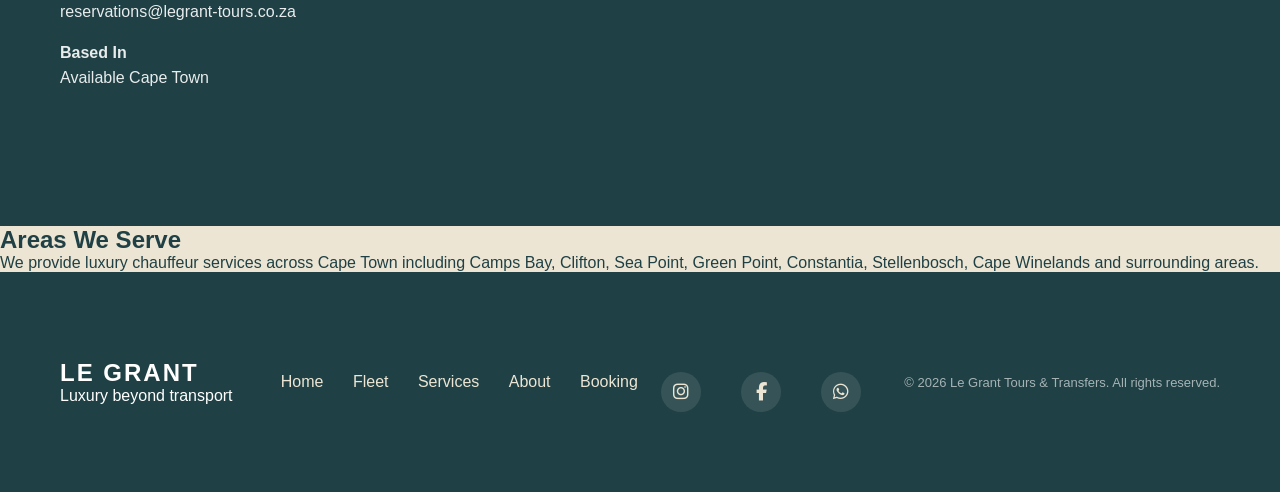
==== commit 3b6080ed: "Update index.html" ====
--- a/index.html
+++ b/index.html
@@ -145,6 +145,7 @@
   <a href="services.html">Services</a>
   <a href="about.html">About</a>
   <a href="airport-transfers.html">Airport Transfers</a>
+  <a href="vip-transfers.html">VIP Transfers</a>
 </div>
 <!-- HERO -->
 <section class="hero">
@@ -213,7 +214,7 @@
     <div class="service-card fade-in">
       <h3>Airport Transfers</h3>
       <p>Seamless airport pickups and drop-offs with real-time flight tracking.</p>
-      <a href="booking.html"><button>Book This Service</button></a>
+      <a href="airport-transfers.html"><button>Learn More on This Service</button></a>
     </div>
 
     <div class="service-card fade-in">
@@ -229,9 +230,9 @@
     </div>
 
     <div class="service-card fade-in">
-      <h3>Hourly Chauffeur</h3>
+      <h3>VIP Chauffeur</h3>
       <p>Flexible bookings with a dedicated driver at your service.</p>
-      <a href="booking.html"><button>Book This Service</button></a>
+      <a href="vip-transfers.html"><button>Learn More on This Service</button></a>
     </div>
 
   </div>
--- a/styles.css
+++ b/styles.css
@@ -1177,3 +1177,199 @@
 opacity:0.85;
 transform:translateY(-2px);
 }
+.service-nav {
+  position: fixed;
+  top: 0;
+  width: 100%;
+  background: rgba(31, 64, 69, 0.95);
+  z-index: 999;
+}
+
+.nav-container {
+  display: flex;
+  justify-content: space-between;
+  padding: 15px 60px;
+}
+
+.service-nav a {
+  color: white;
+  margin-left: 20px;
+  text-decoration: none;
+}
+
+.nav-btn {
+  background: #D0AE8A;
+  padding: 8px 14px;
+  border-radius: 6px;
+  color: #1F4045 !important;
+}
+
+.hero {
+  height: 80vh;
+  background: url('car2.png') center/cover no-repeat;
+  display: flex;
+  align-items: center;
+  position: relative;
+}
+
+.hero-overlay {
+  position: absolute;
+  inset: 0;
+  background: rgba(31,64,69,0.7);
+}
+
+.hero-content {
+  position: relative;
+  margin-left: 10%;
+  color: white;
+  max-width: 600px;
+}
+
+.hero-content h1 {
+  font-size: 54px;
+}
+
+.section {
+  padding: 100px 60px;
+}
+
+.container {
+  max-width: 900px;
+  margin: auto;
+}
+
+.feature-grid {
+  display: grid;
+  grid-template-columns: repeat(2,1fr);
+  gap: 25px;
+}
+
+.feature {
+  background: rgba(255,255,255,0.1);
+  padding: 25px;
+  border-radius: 10px;
+}
+
+.split {
+  display: flex;
+  gap: 60px;
+  align-items: center;
+}
+
+.split img {
+  width: 100%;
+  border-radius: 12px;
+}
+
+.left, .right {
+  width: 50%;
+}
+
+.related-services {
+  padding: 100px 60px;
+  text-align: center;
+}
+
+.service-links-grid {
+  display: grid;
+  grid-template-columns: repeat(3,1fr);
+  gap: 20px;
+  margin-top: 40px;
+}
+
+.service-link-card {
+  background: #EDE5D3;
+  padding: 25px;
+  border-radius: 12px;
+  display: block;
+  text-decoration: none;
+  color: #1F4045;
+  transition: 0.3s;
+}
+
+.service-link-card:hover {
+  background: #D0AE8A;
+  transform: translateY(-5px);
+}
+
+.faq {
+  background: #1F4045;
+  color: white;
+}
+
+.faq-item {
+  border-bottom: 1px solid rgba(255,255,255,0.2);
+  margin-bottom: 15px;
+  padding-bottom: 10px;
+}
+
+.cta {
+  background: #D0AE8A;
+  text-align: center;
+}
+
+@media(max-width:768px){
+  .split {
+    flex-direction: column;
+  }
+
+  .left, .right {
+    width: 100%;
+  }
+
+  .feature-grid {
+    grid-template-columns: 1fr;
+  }
+
+  .service-links-grid {
+    grid-template-columns: 1fr;
+  }
+
+  .hero-content h1 {
+    font-size: 32px;
+  }
+}
+.nav {
+  position: fixed;
+  top: 0;
+  width: 100%;
+  background: rgba(31, 64, 69, 0.95);
+  z-index: 1000;
+}
+
+.nav-wrapper {
+  display: flex;
+  justify-content: space-between;
+  align-items: center;
+  padding: 15px 60px;
+}
+
+.logo-container {
+  display: flex;
+  align-items: center;
+  gap: 10px;
+}
+
+.logo-container img {
+  height: 45px;
+}
+
+.logo {
+  color: white;
+  text-decoration: none;
+  font-weight: bold;
+  letter-spacing: 2px;
+}
+
+.nav-links a {
+  color: white;
+  margin-left: 20px;
+  text-decoration: none;
+}
+
+.nav-btn {
+  background: #D0AE8A;
+  padding: 8px 14px;
+  border-radius: 6px;
+  color: #1F4045 !important;
+}
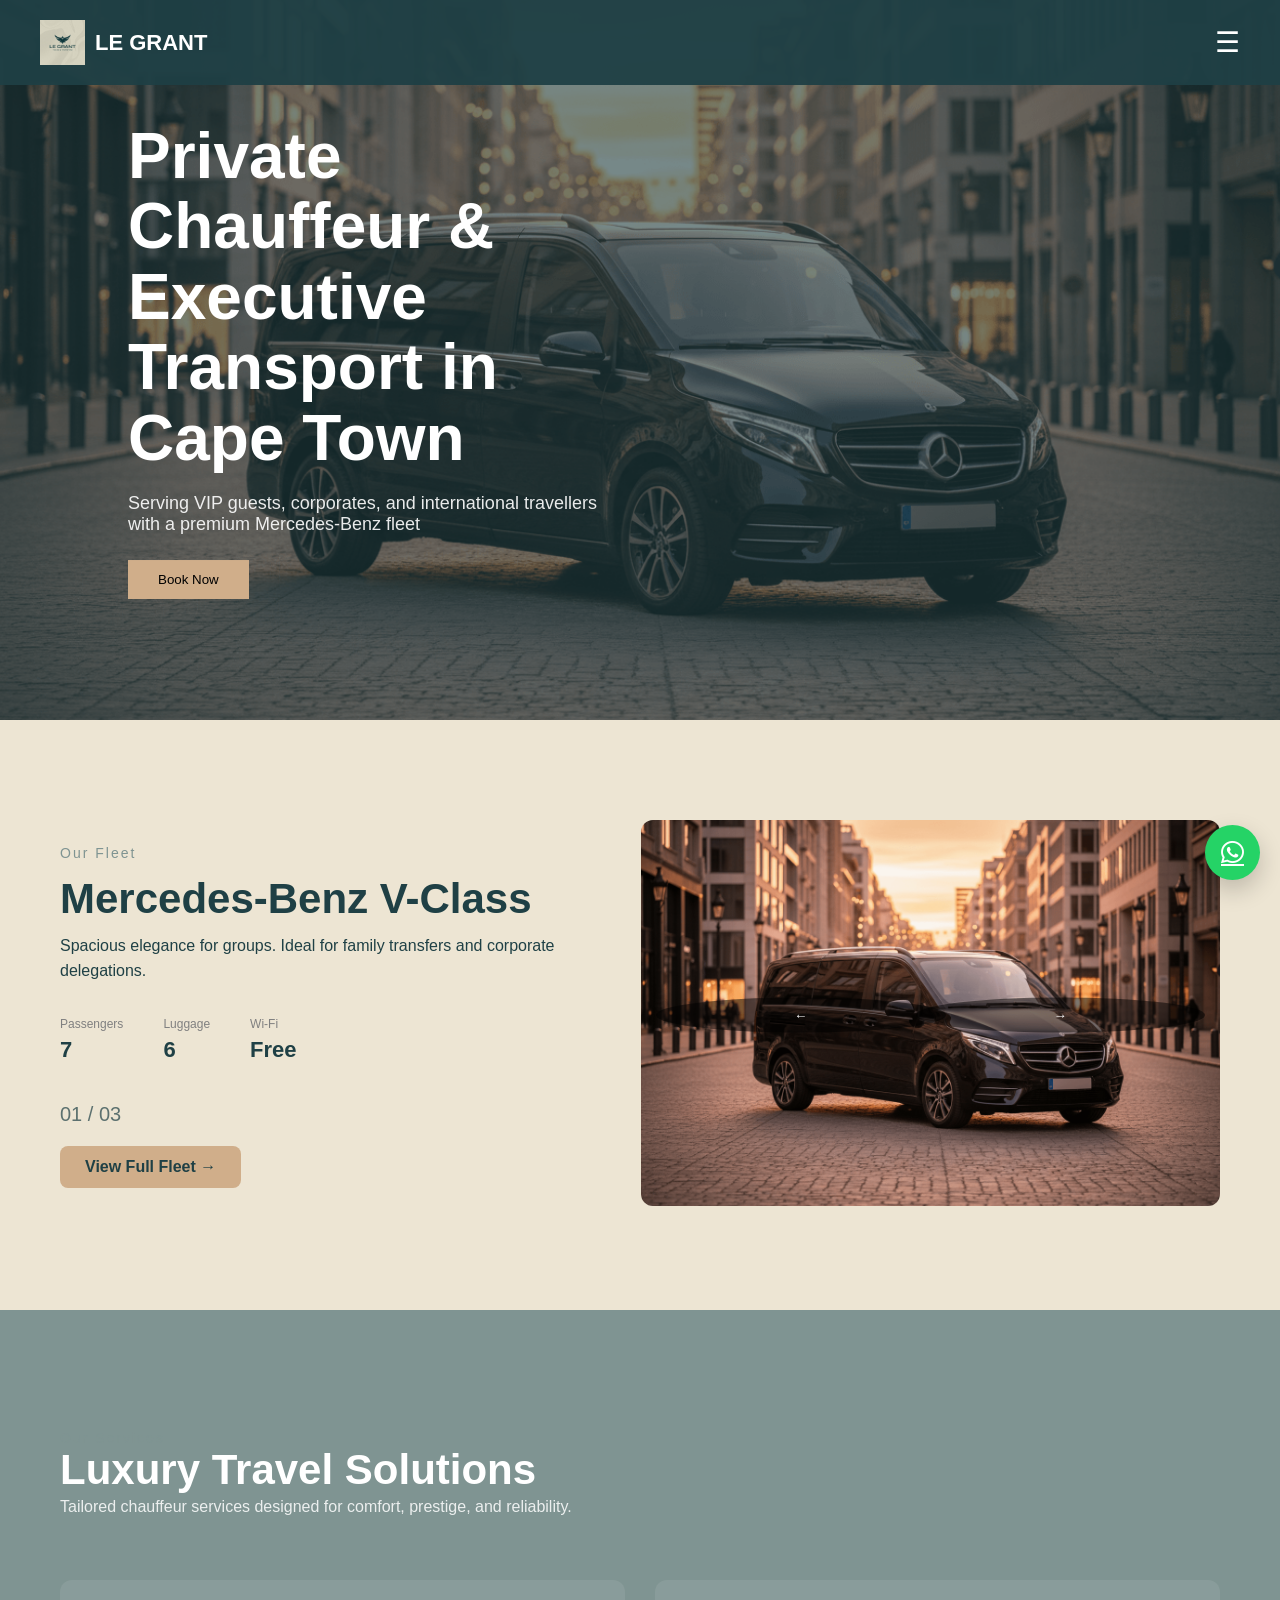
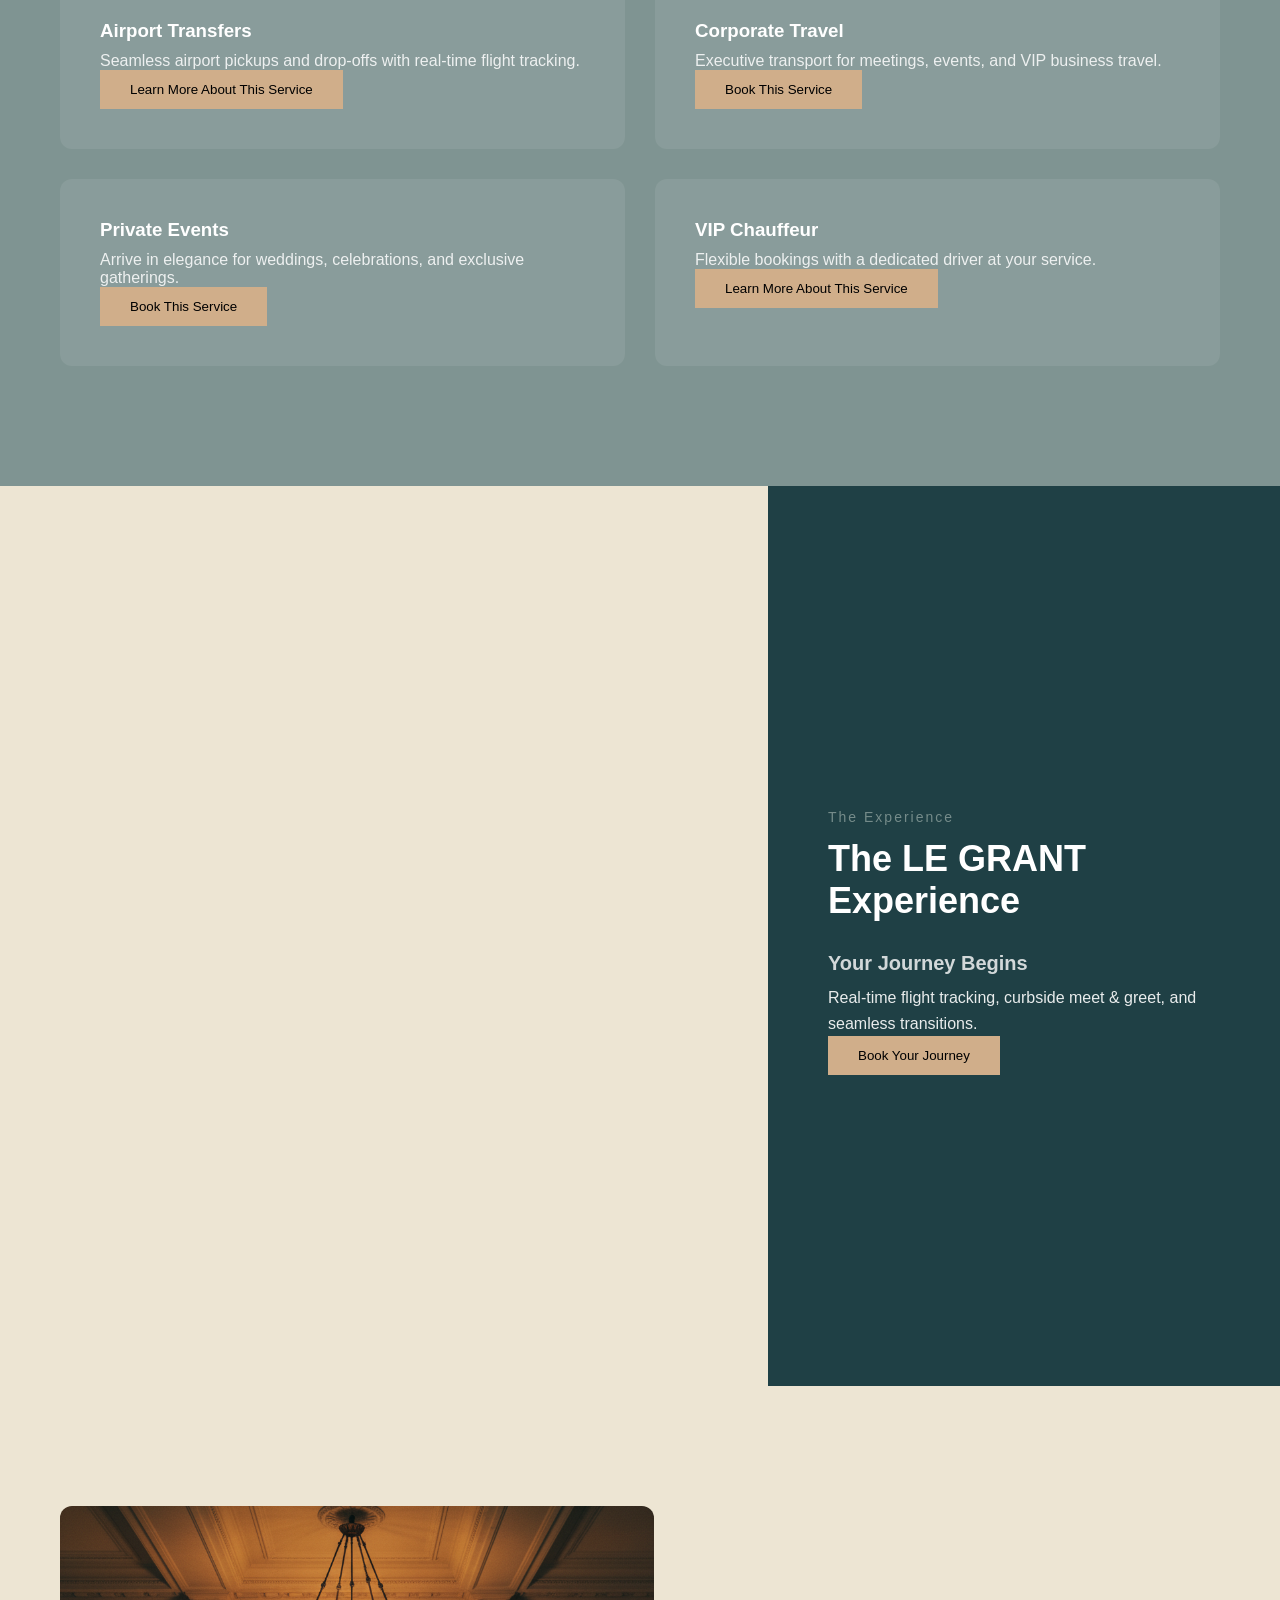
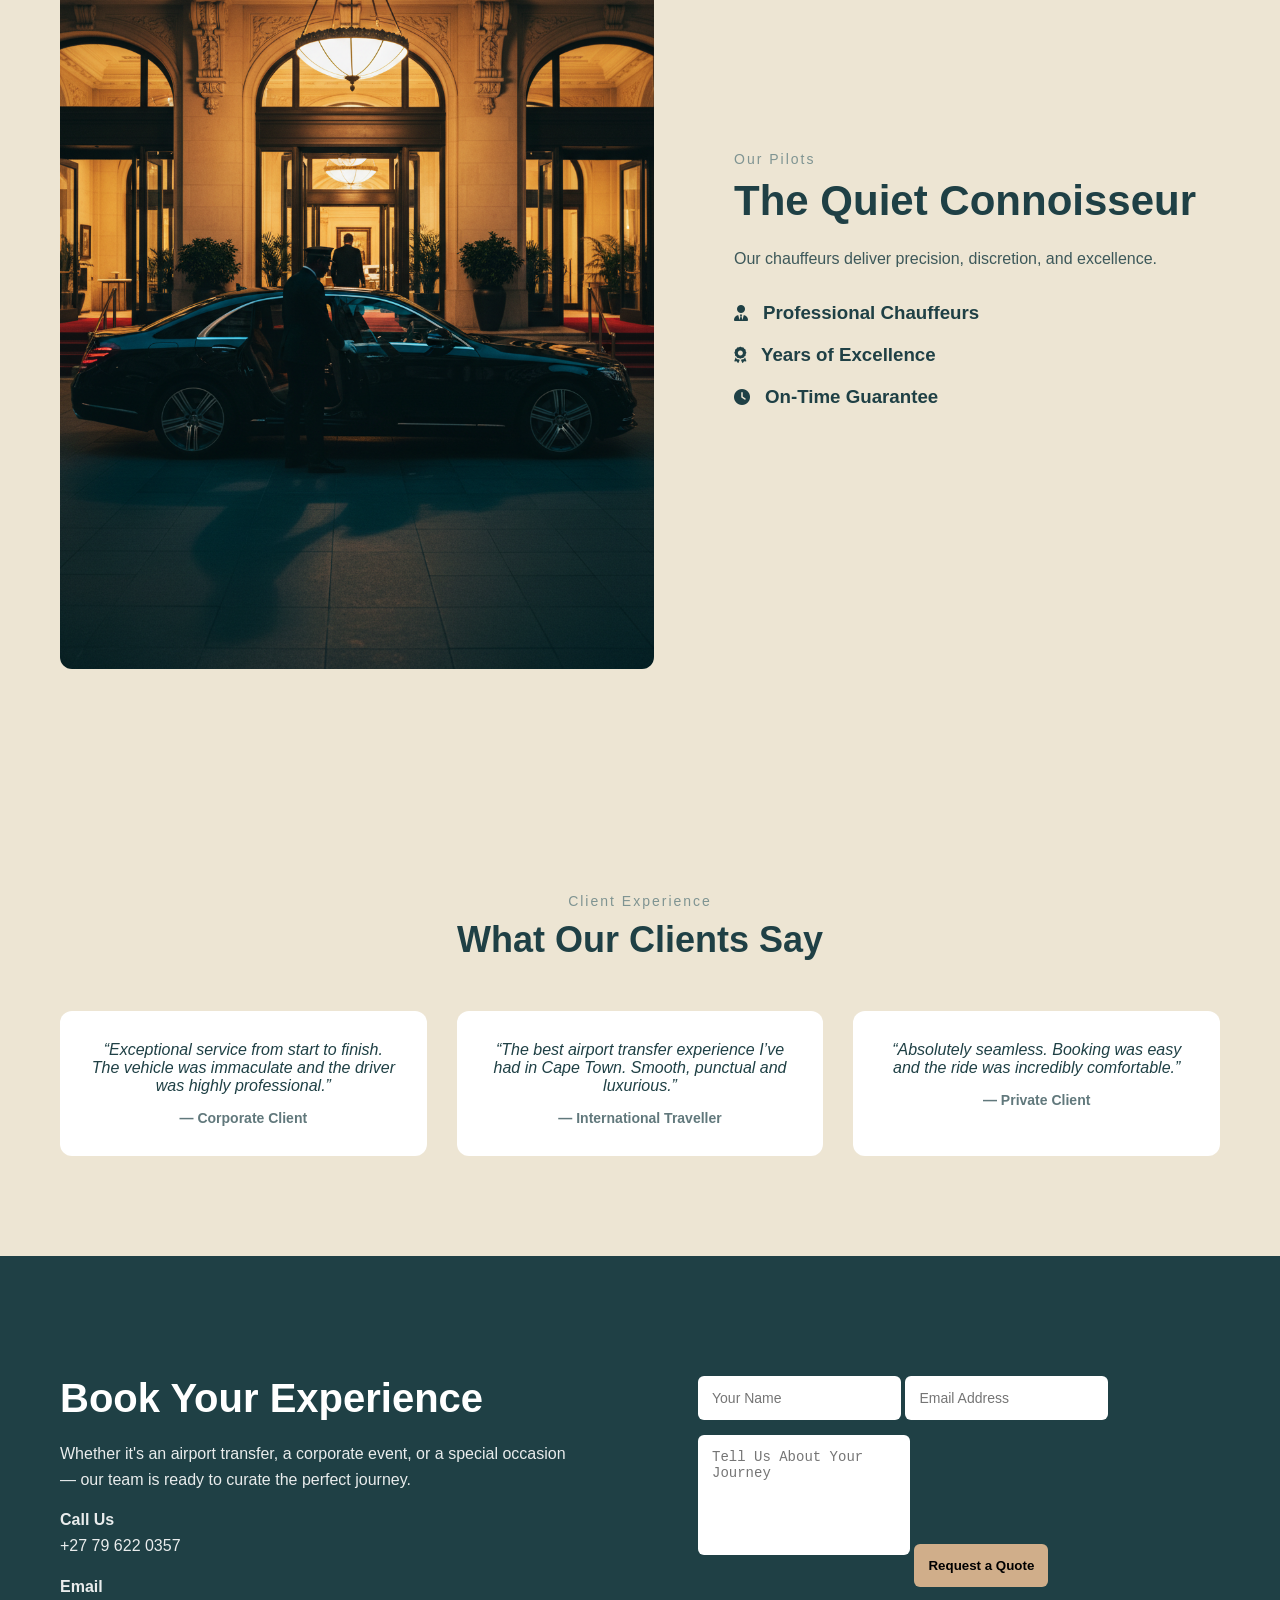
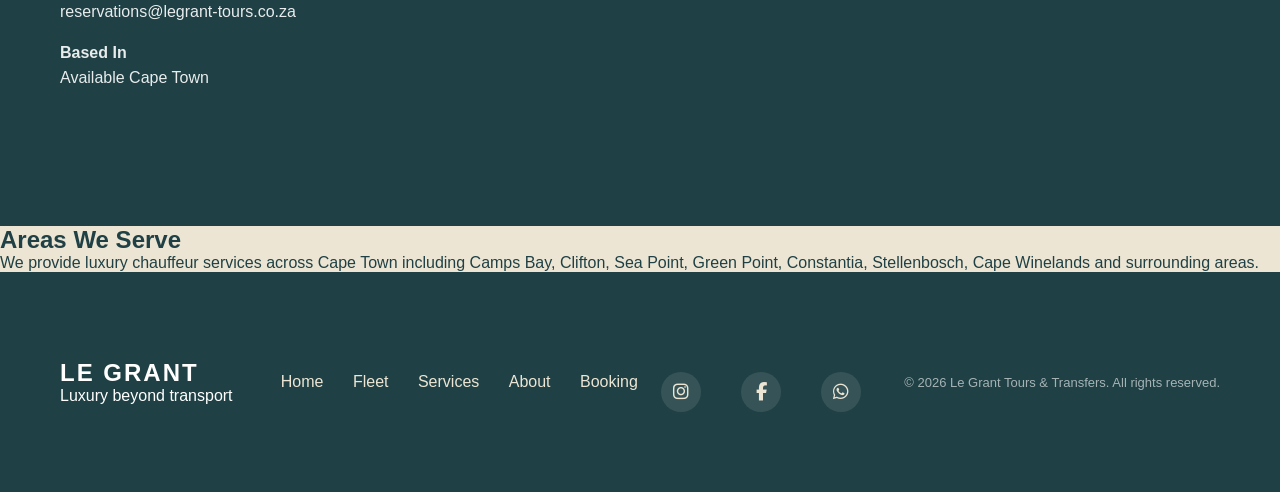
==== commit e83e6096: "Update index.html" ====
--- a/index.html
+++ b/index.html
@@ -214,7 +214,7 @@
     <div class="service-card fade-in">
       <h3>Airport Transfers</h3>
       <p>Seamless airport pickups and drop-offs with real-time flight tracking.</p>
-      <a href="airport-transfers.html"><button>Learn More on This Service</button></a>
+      <a href="airport-transfers.html"><button>Learn More About This Service</button></a>
     </div>
 
     <div class="service-card fade-in">
@@ -232,7 +232,7 @@
     <div class="service-card fade-in">
       <h3>VIP Chauffeur</h3>
       <p>Flexible bookings with a dedicated driver at your service.</p>
-      <a href="vip-transfers.html"><button>Learn More on This Service</button></a>
+      <a href="vip-transfers.html"><button>Learn More About This Service</button></a>
     </div>
 
   </div>
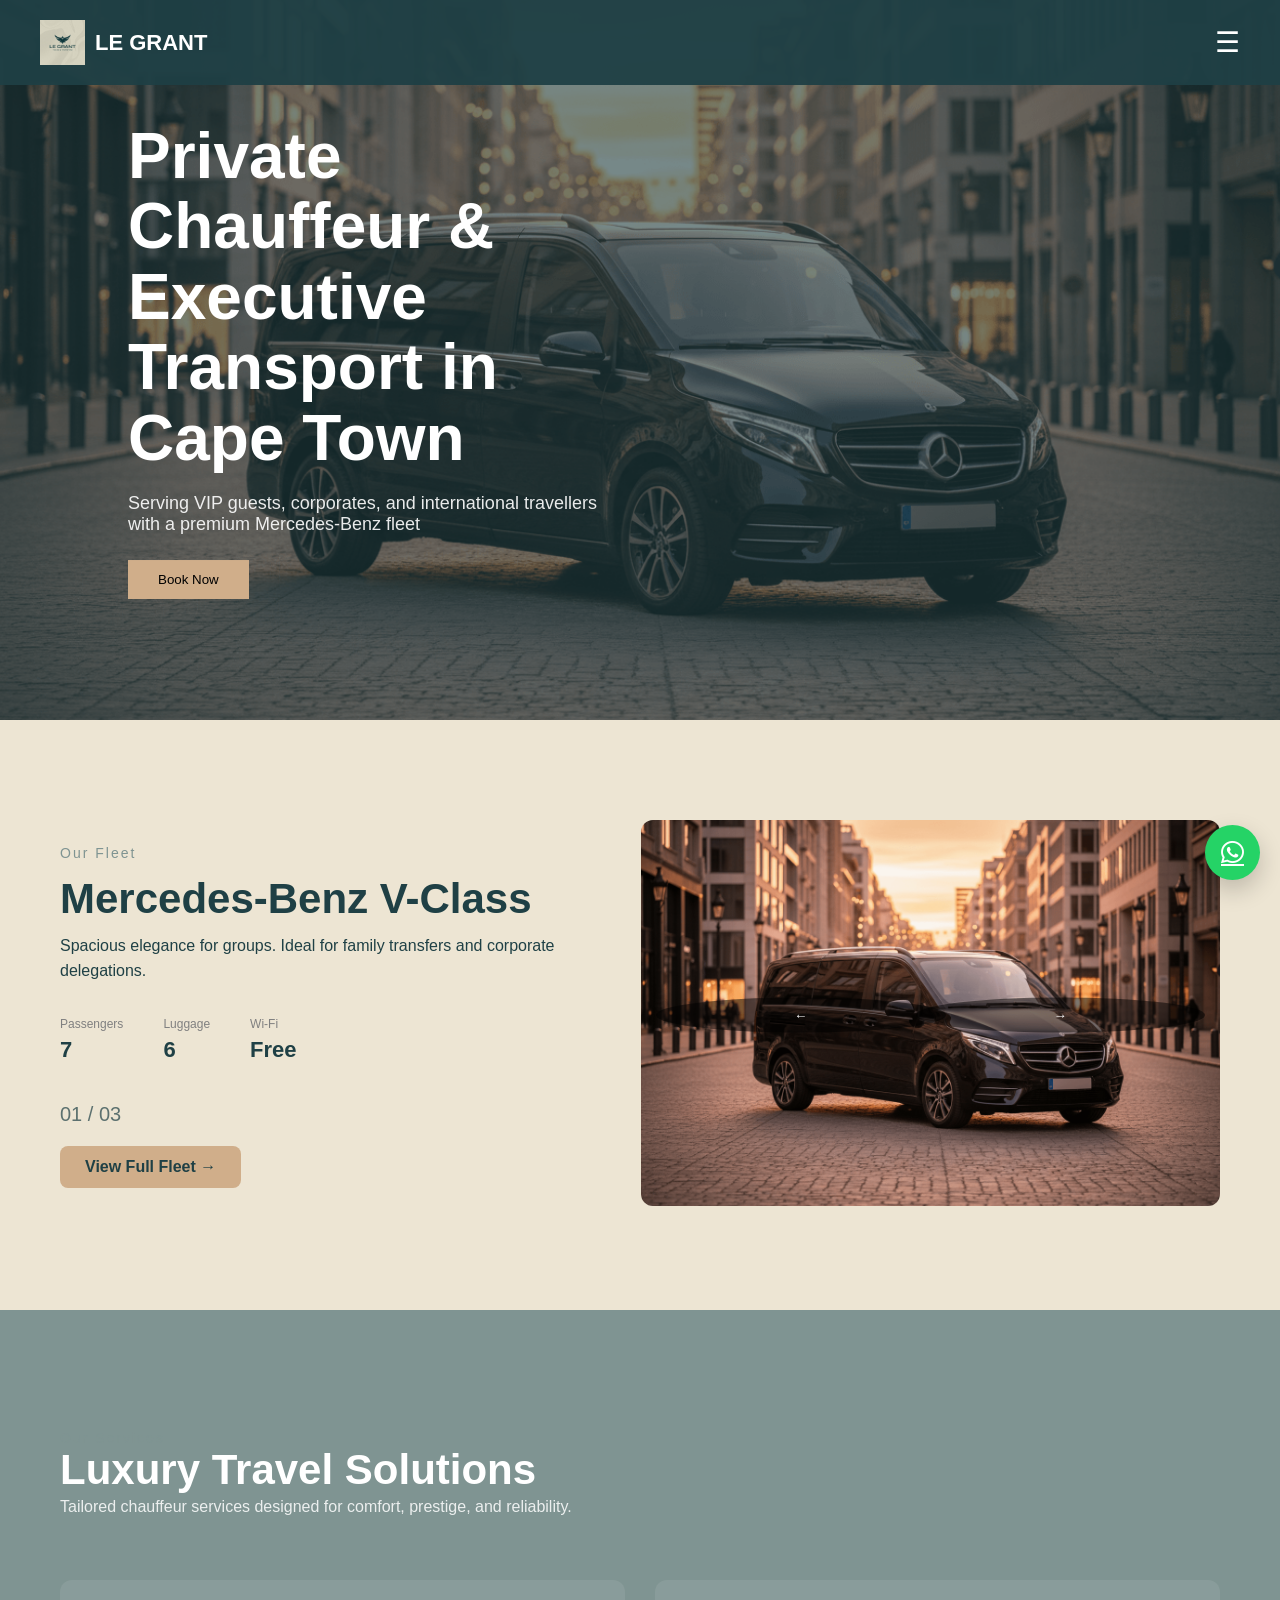
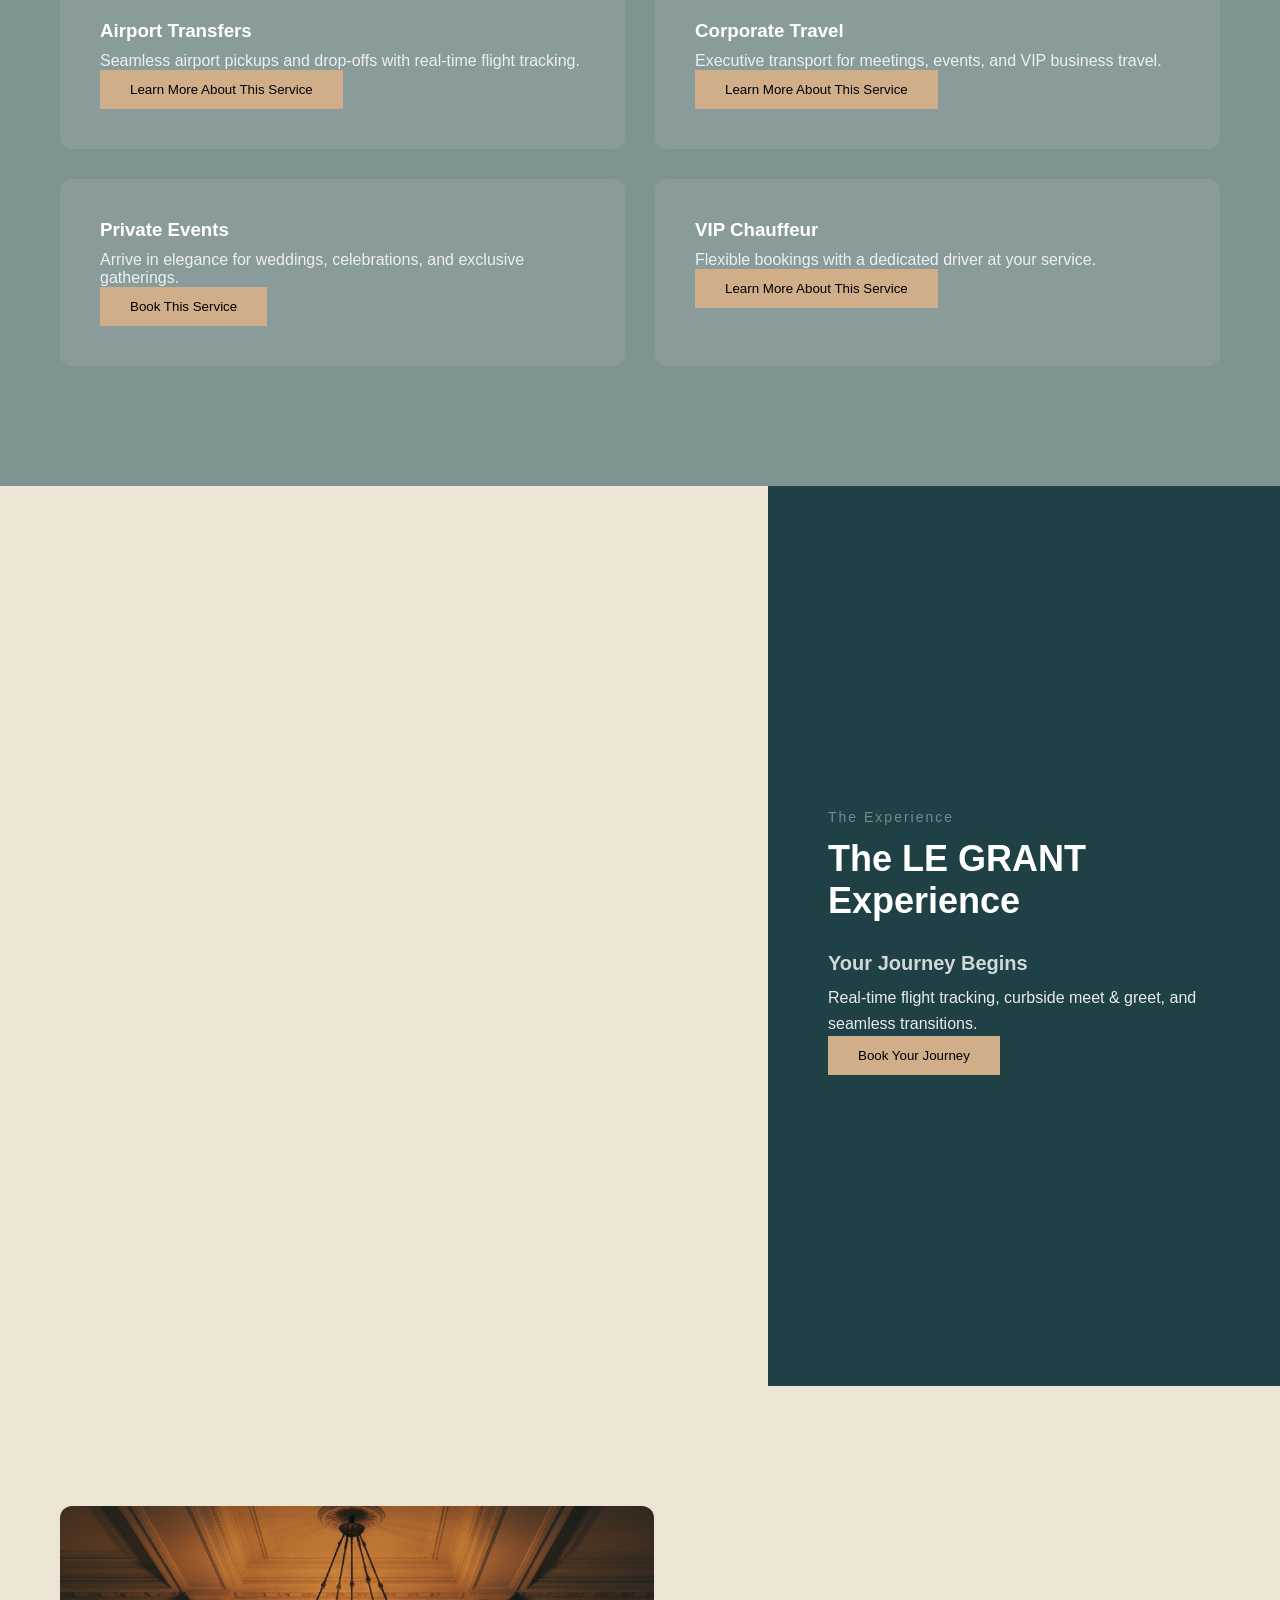
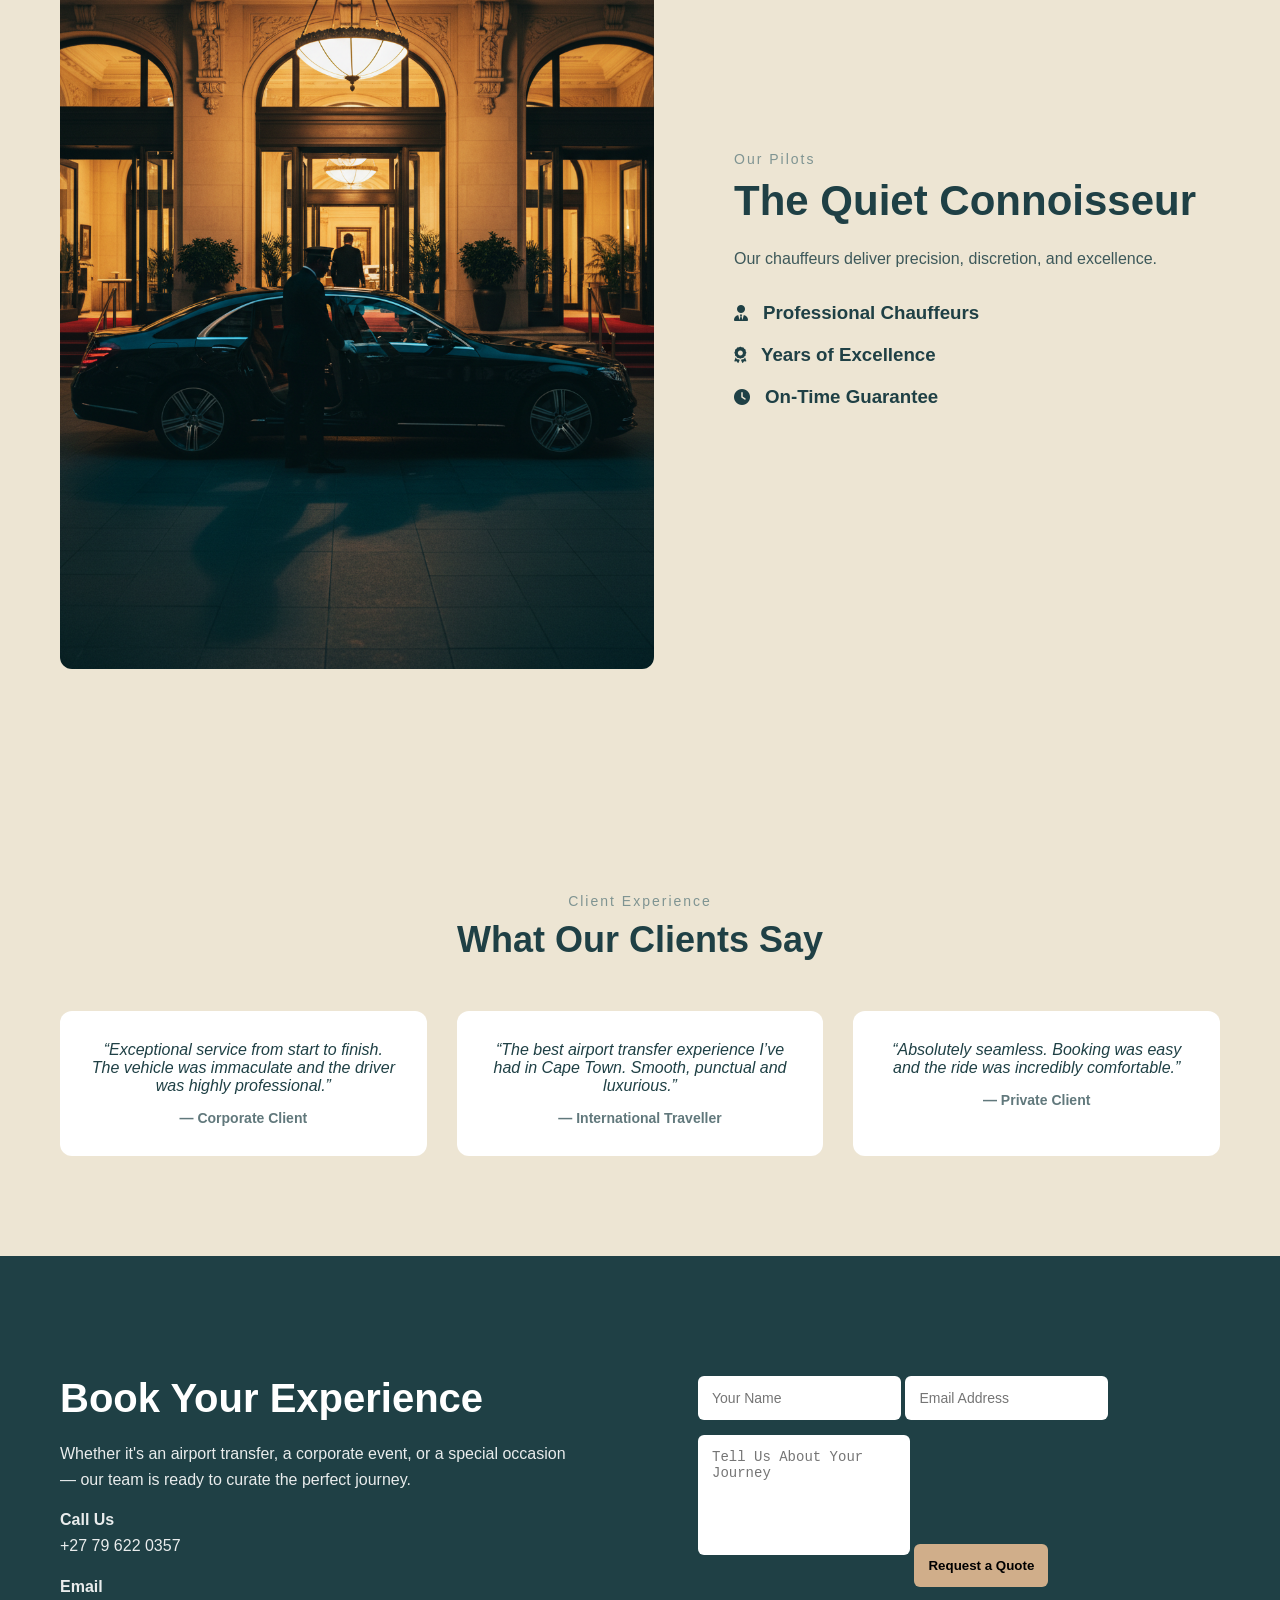
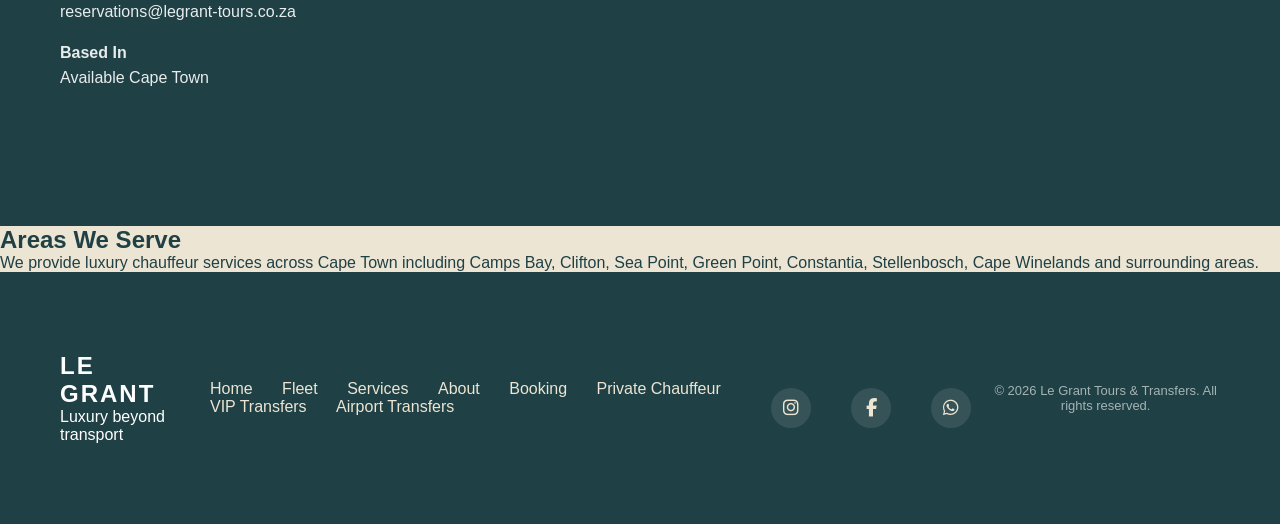
==== commit 37662df3: "Update index.html" ====
--- a/index.html
+++ b/index.html
@@ -146,6 +146,7 @@
   <a href="about.html">About</a>
   <a href="airport-transfers.html">Airport Transfers</a>
   <a href="vip-transfers.html">VIP Transfers</a>
+  <a href="chauffeur-service.html">Private Chauffeur</a>
 </div>
 <!-- HERO -->
 <section class="hero">
@@ -220,7 +221,7 @@
     <div class="service-card fade-in">
       <h3>Corporate Travel</h3>
       <p>Executive transport for meetings, events, and VIP business travel.</p>
-      <a href="booking.html"><button>Book This Service</button></a>
+      <a href="chauffeur-service.html"><button>Learn More About This Service</button></a>
     </div>
 
     <div class="service-card fade-in">
@@ -382,6 +383,9 @@
       <a href="services.html">Services</a>
       <a href="about.html">About</a>
       <a href="booking.html">Booking</a>
+      <a href="chauffer-service.html">Private Chauffeur</a>
+      <a href="vip-transfers.html">VIP Transfers</a>
+      <a href="airport-transfers.html">Airport Transfers</a>
     </div>
 
     <div class="footer-socials">
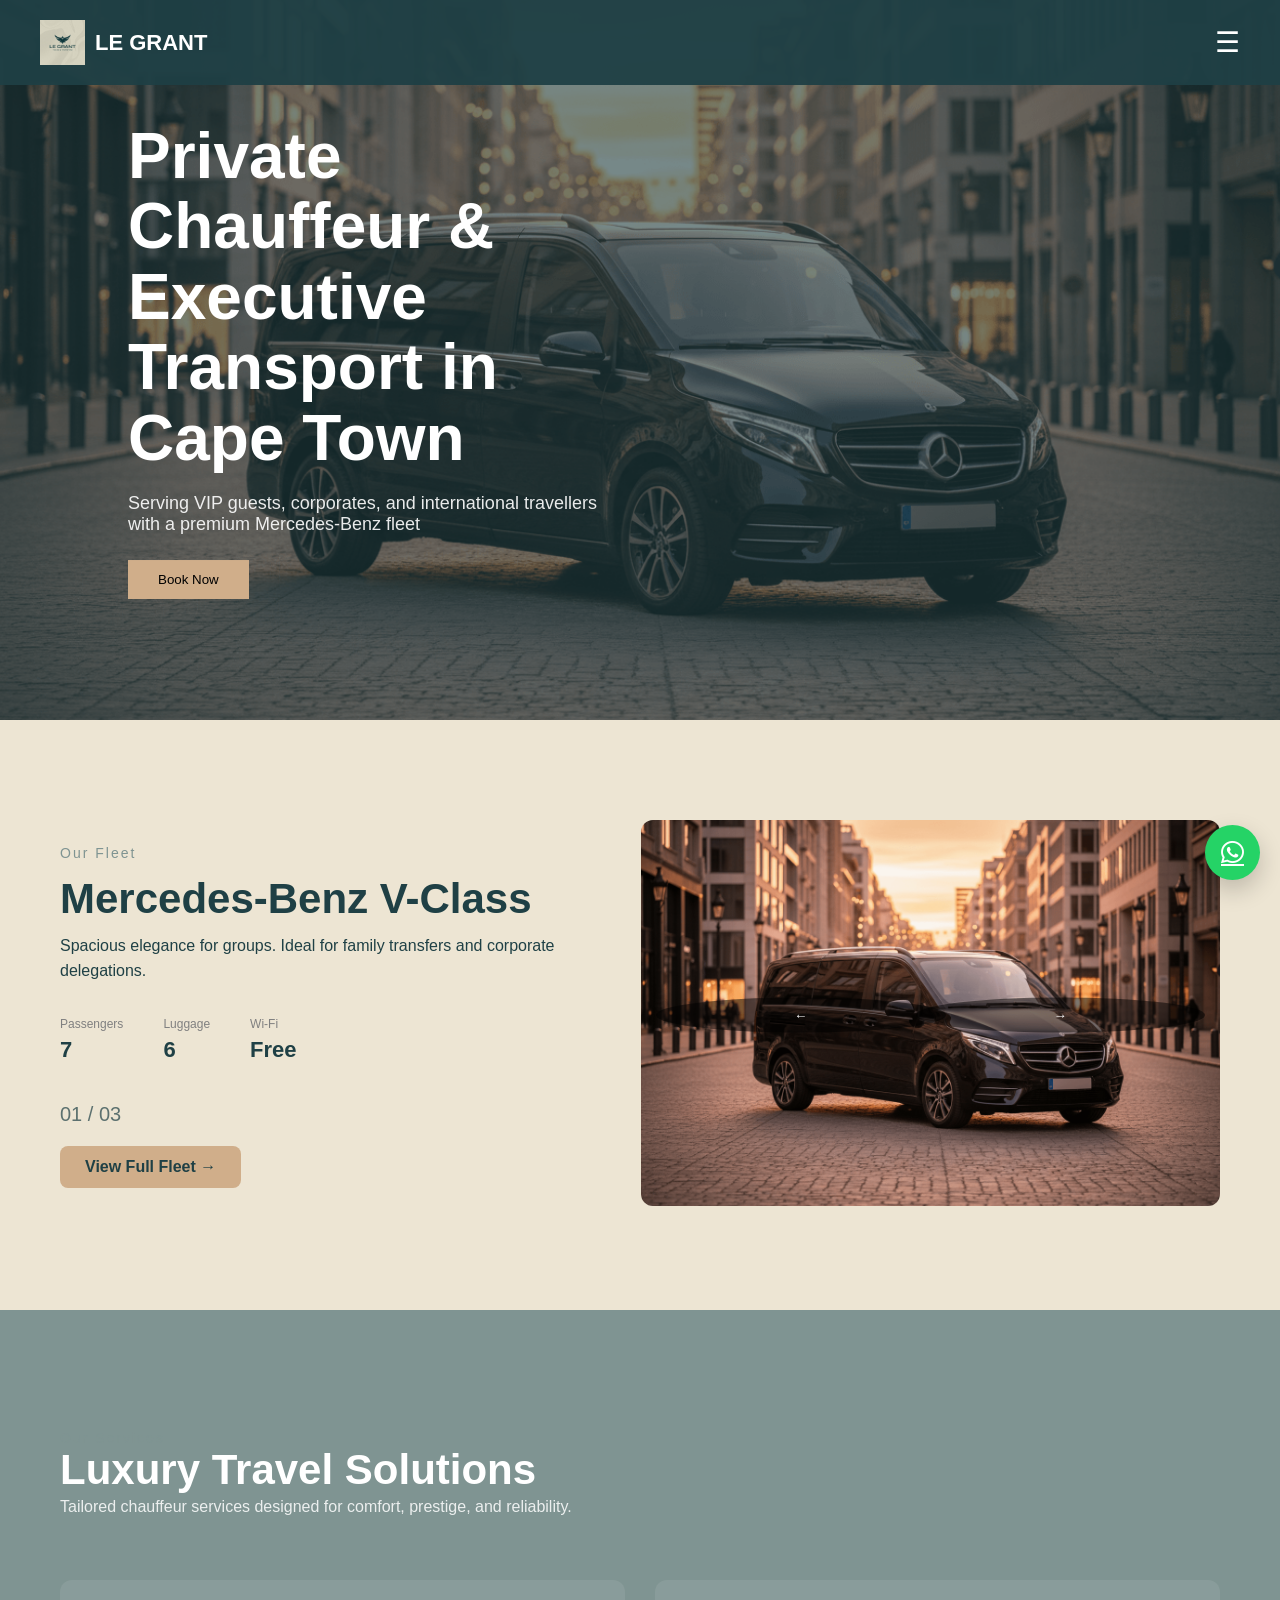
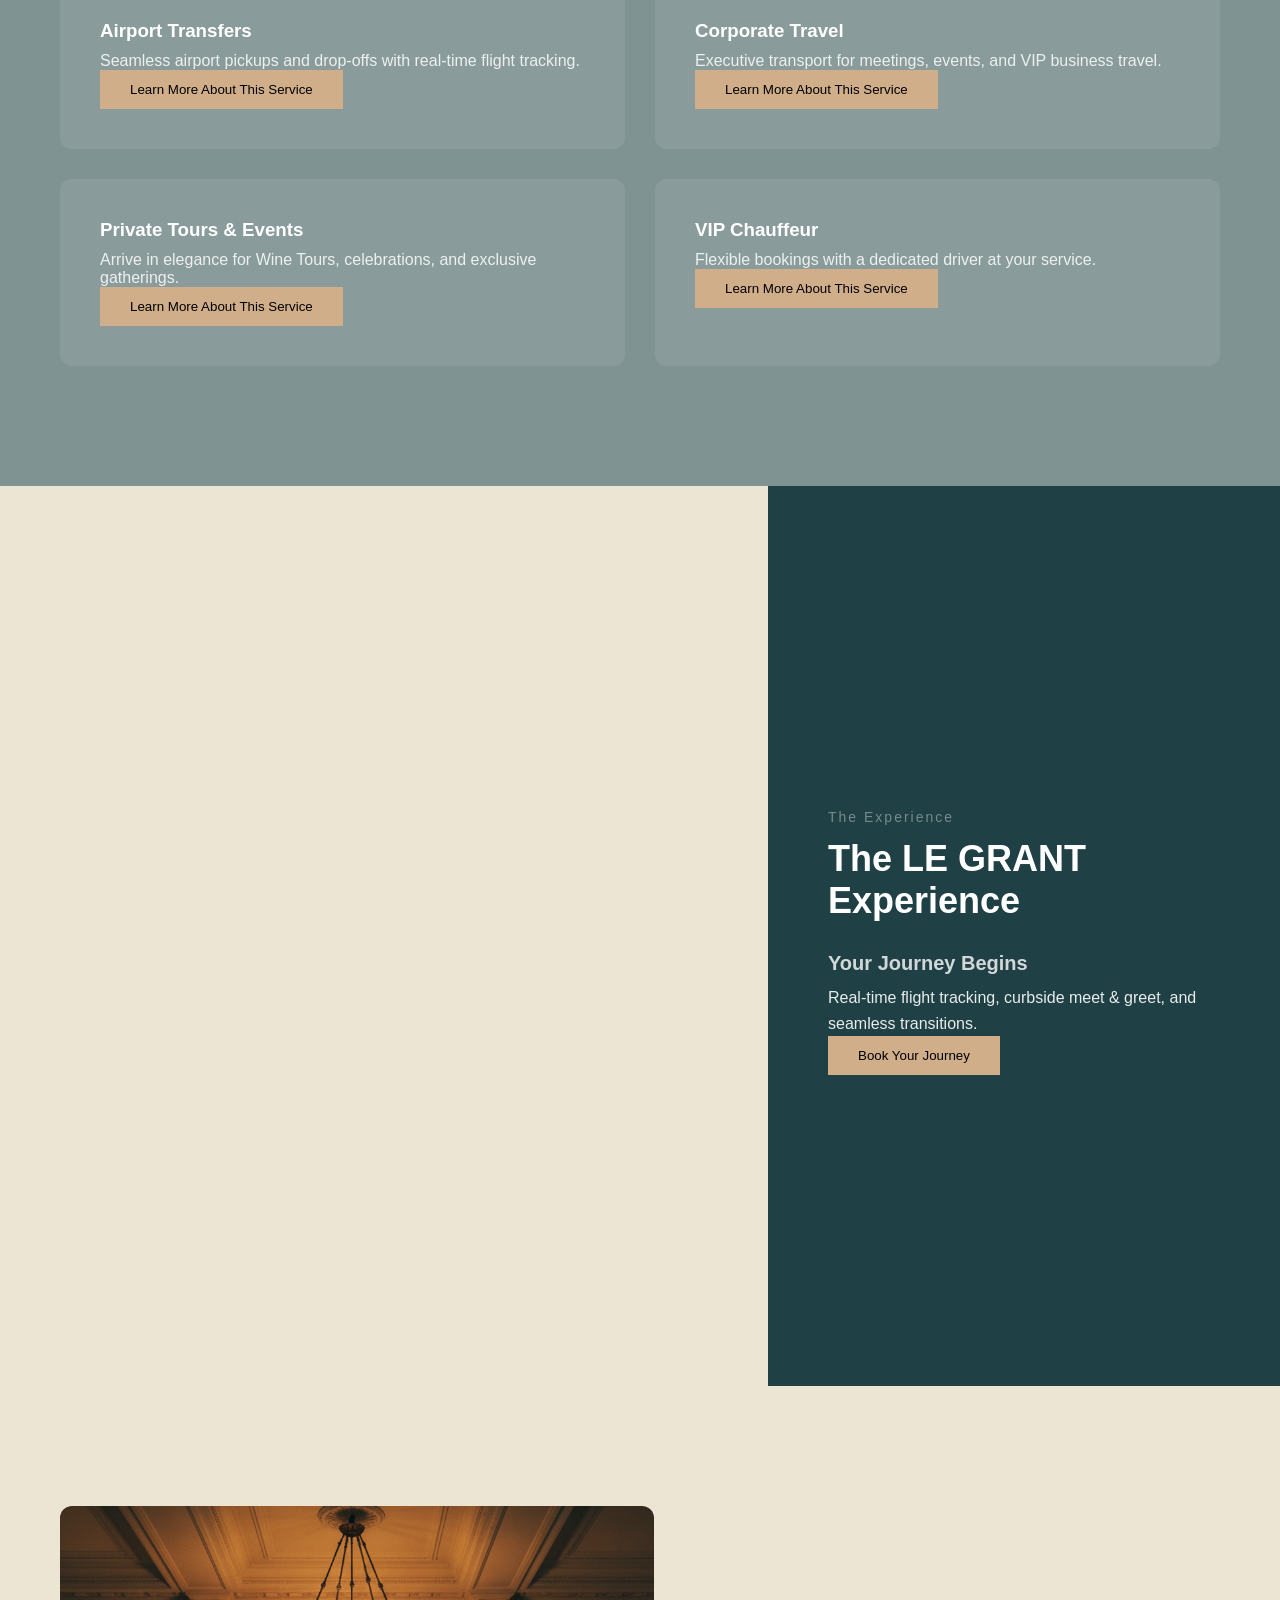
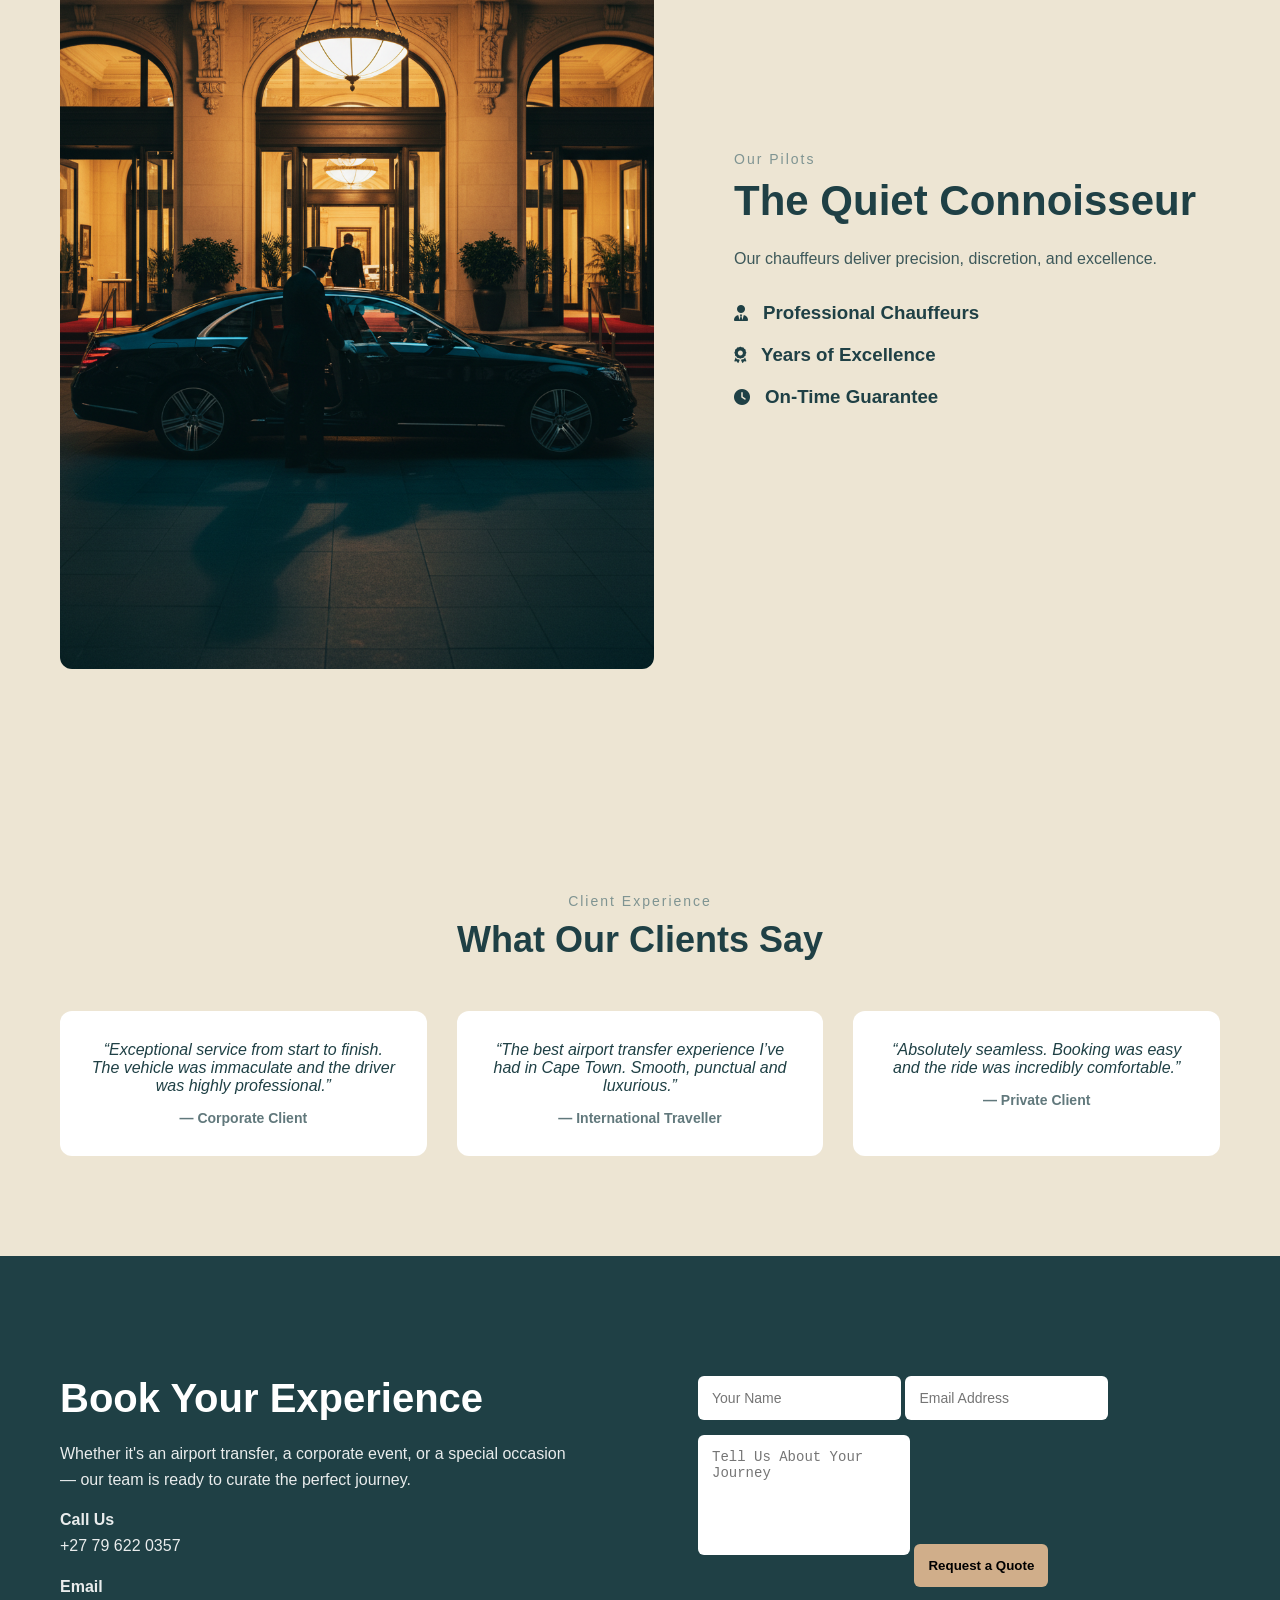
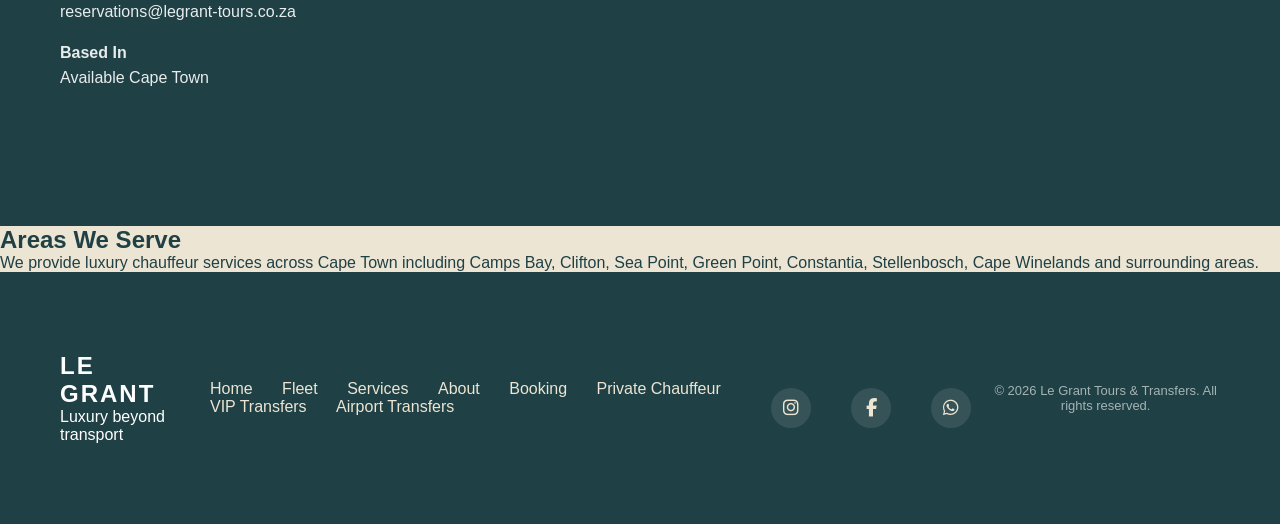
==== commit 62cb33a2: "Update index.html" ====
--- a/index.html
+++ b/index.html
@@ -147,6 +147,7 @@
   <a href="airport-transfers.html">Airport Transfers</a>
   <a href="vip-transfers.html">VIP Transfers</a>
   <a href="chauffeur-service.html">Private Chauffeur</a>
+  <a href="wine-tours.html">Luxury Wine Tours</a>
 </div>
 <!-- HERO -->
 <section class="hero">
@@ -225,9 +226,9 @@
     </div>
 
     <div class="service-card fade-in">
-      <h3>Private Events</h3>
-      <p>Arrive in elegance for weddings, celebrations, and exclusive gatherings.</p>
-      <a href="booking.html"><button>Book This Service</button></a>
+      <h3>Private Tours & Events</h3>
+      <p>Arrive in elegance for Wine Tours, celebrations, and exclusive gatherings.</p>
+      <a href="wine-tours.html"><button>Learn More About This Service</button></a>
     </div>
 
     <div class="service-card fade-in">
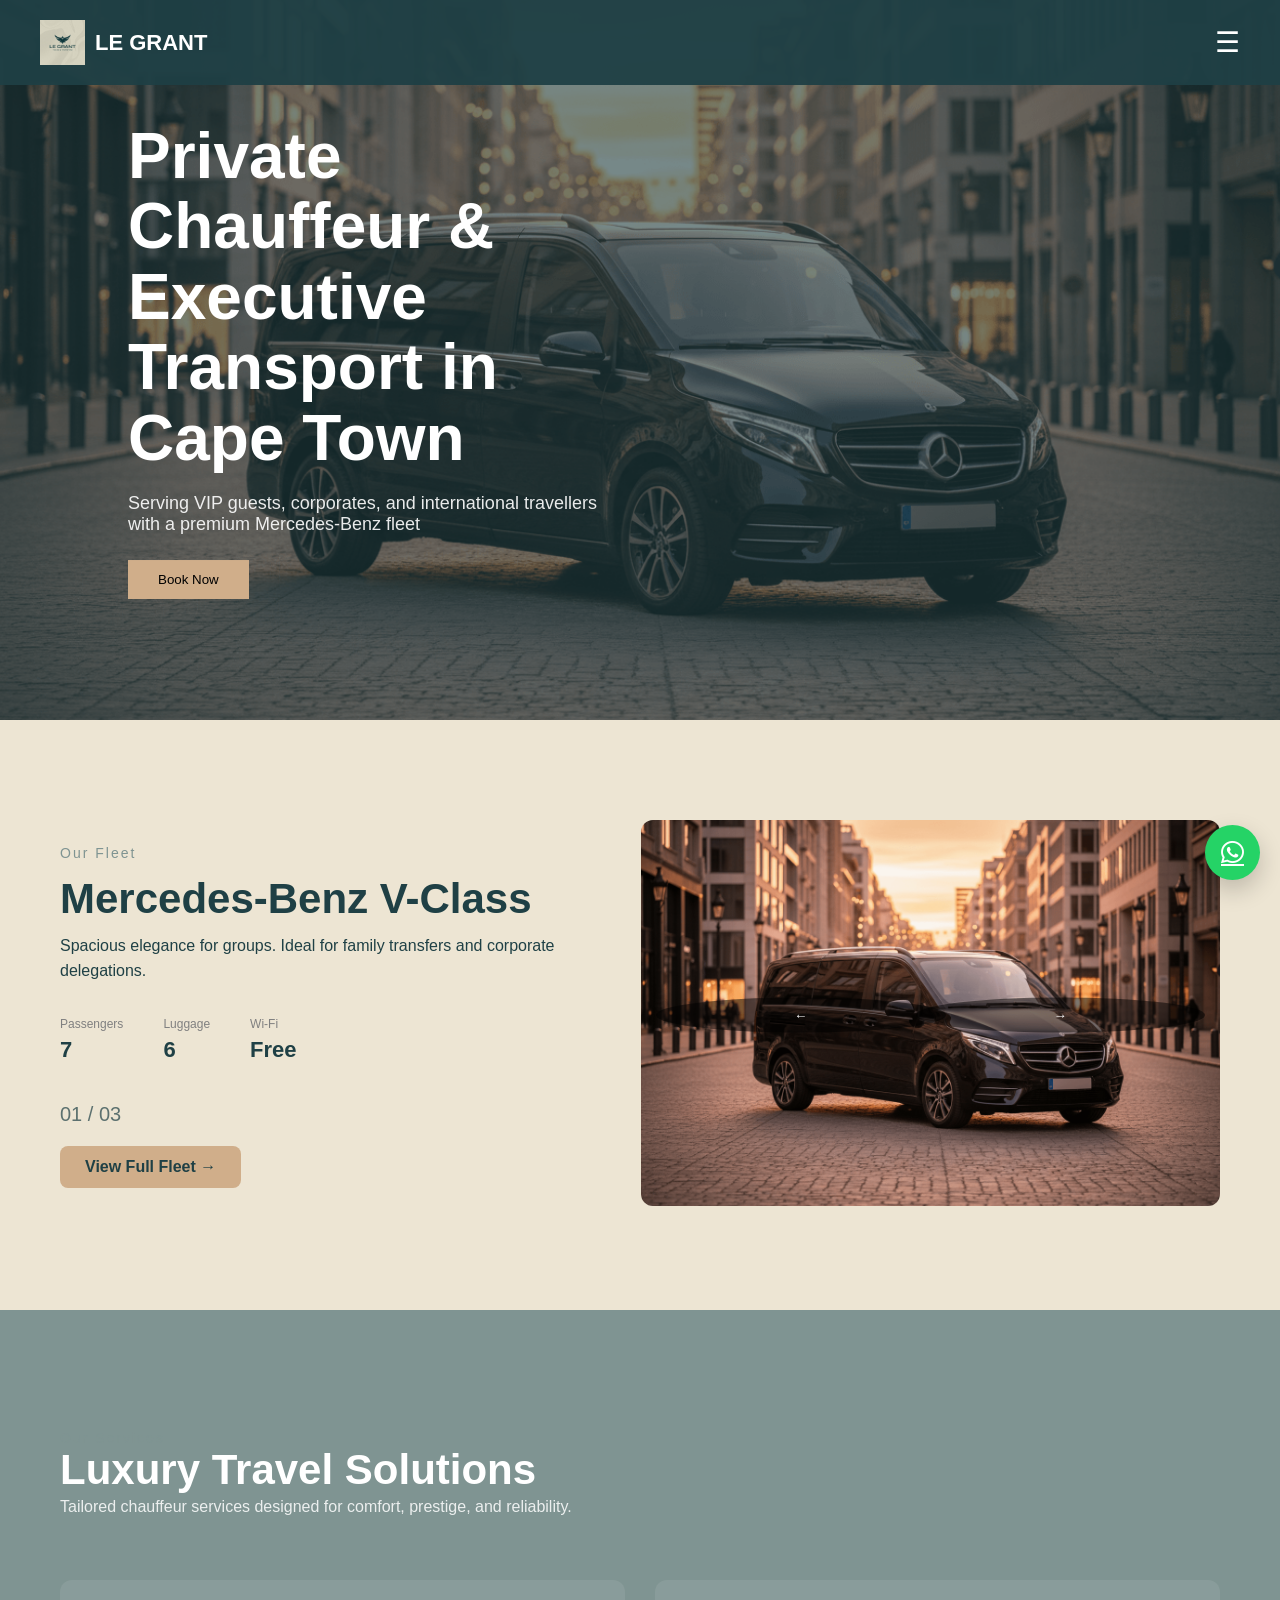
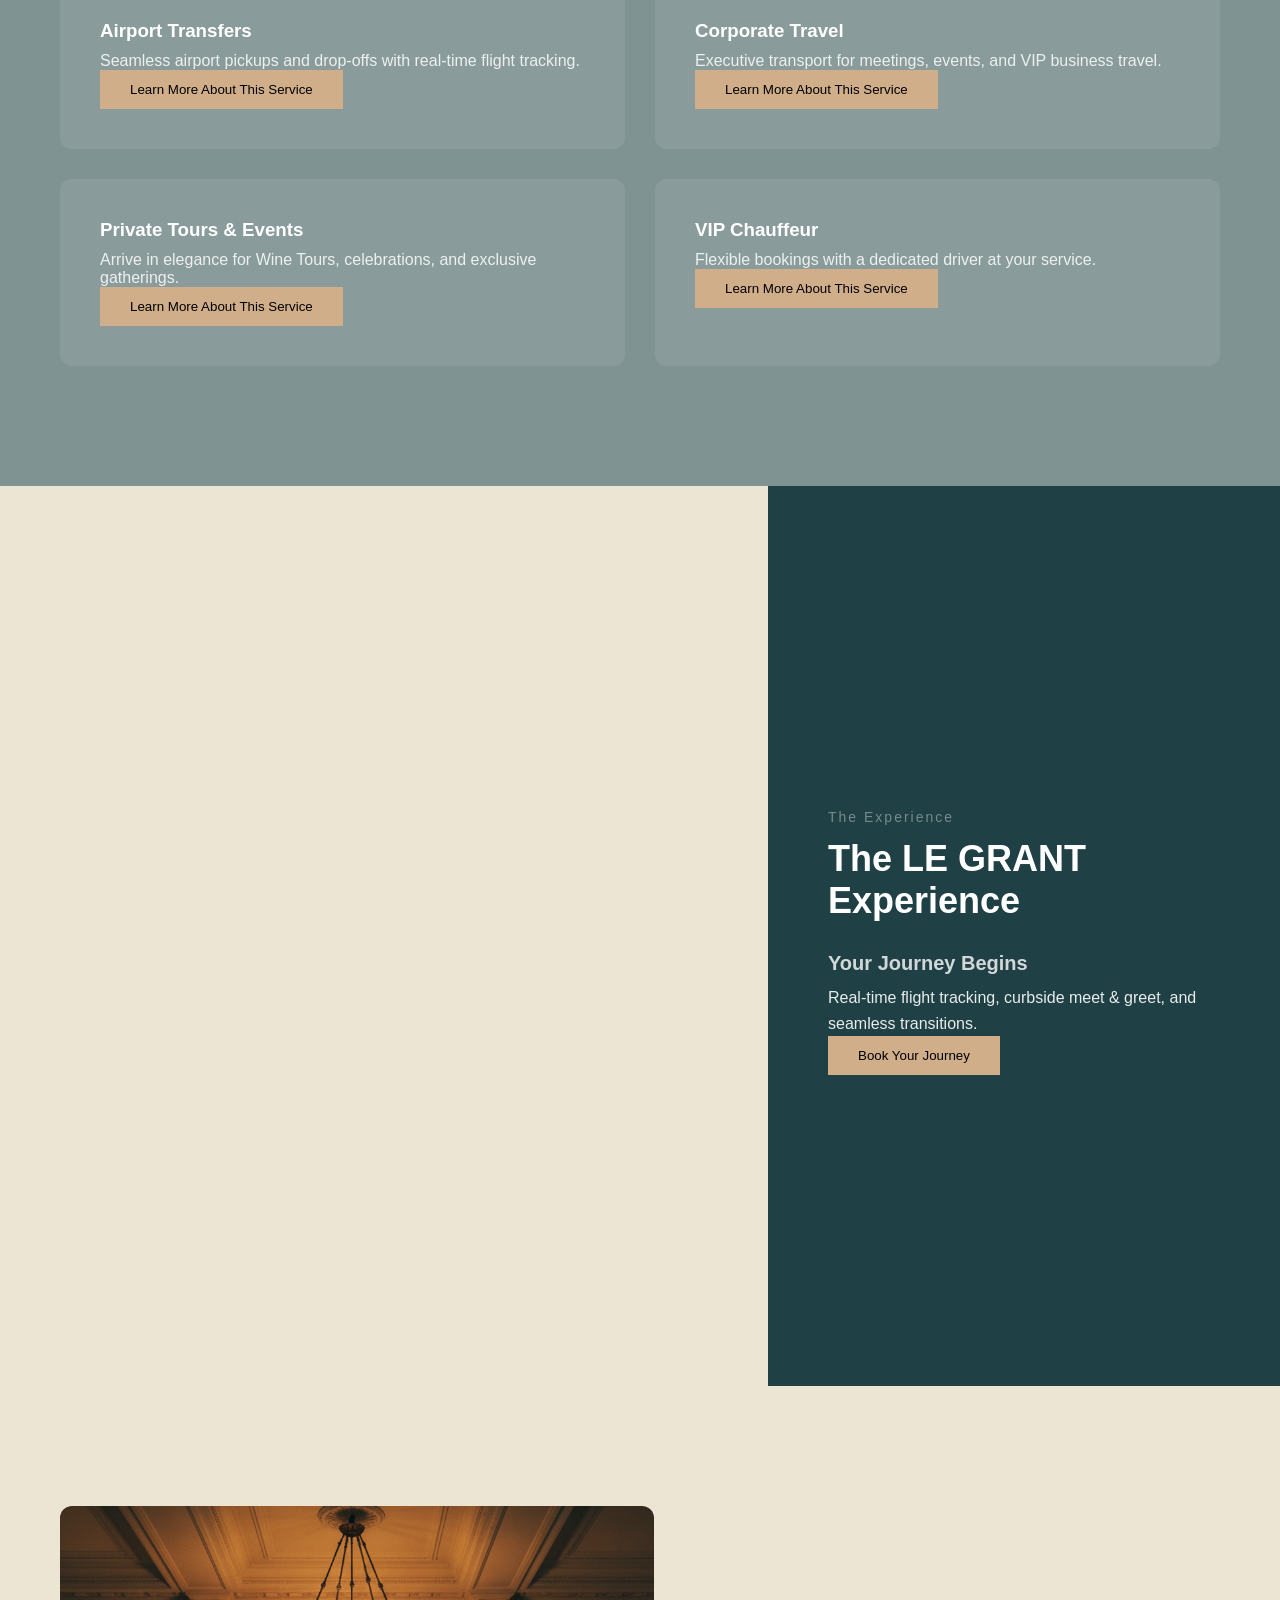
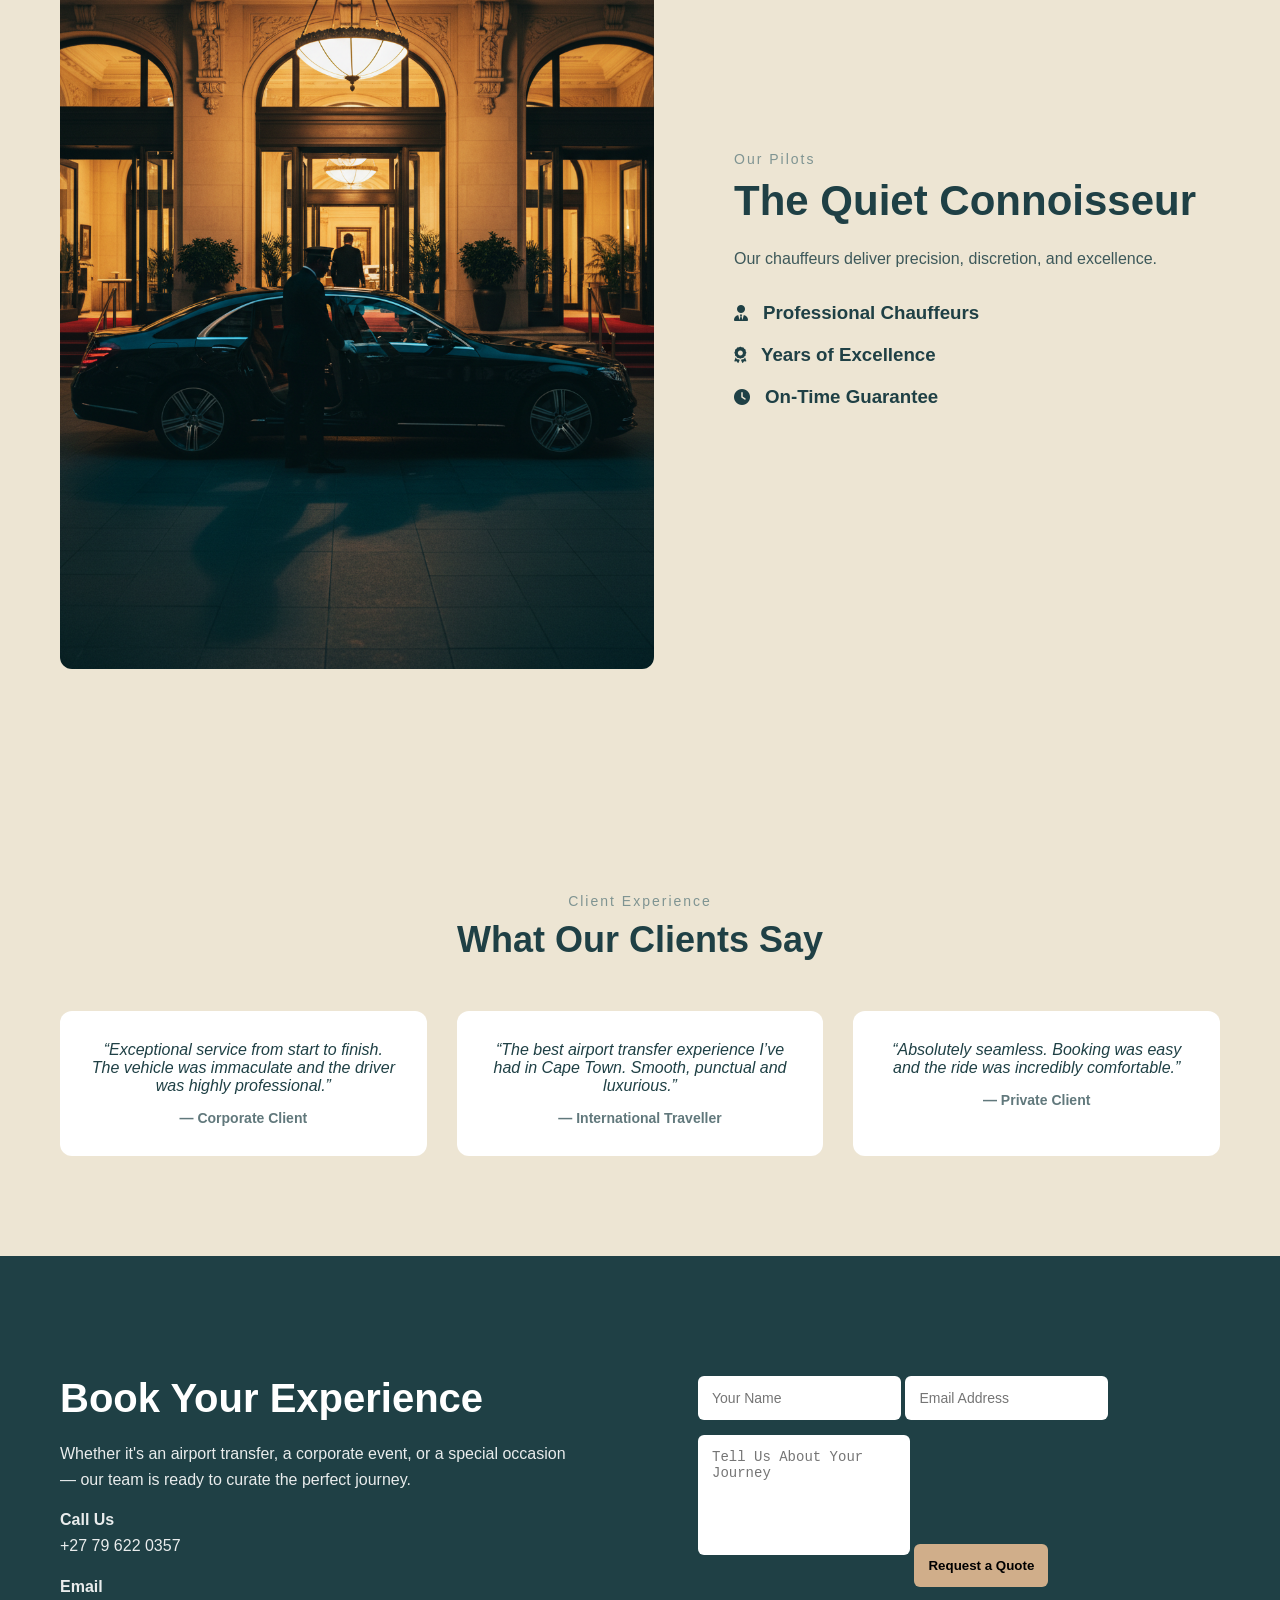
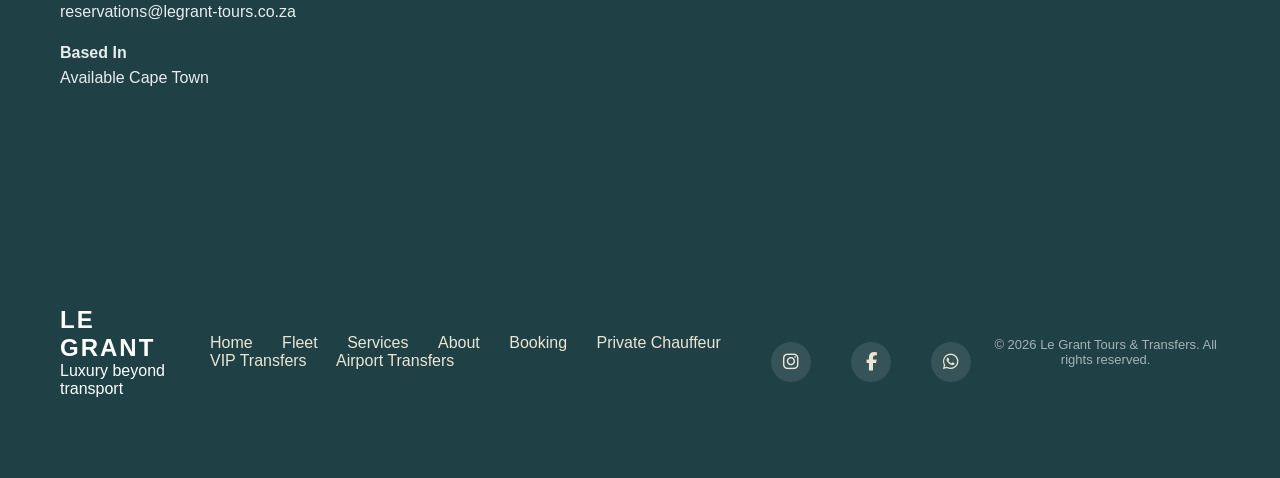
==== commit 7b445e30: "Update index.html" ====
--- a/index.html
+++ b/index.html
@@ -358,13 +358,6 @@
   </div>
 </section>
 
-<section class="locations">
-<h2>Areas We Serve</h2>
-<p>
-We provide luxury chauffeur services across Cape Town including Camps Bay, Clifton, Sea Point, Green Point, Constantia, Stellenbosch, Cape Winelands and surrounding areas.
-</p>
-</section>
-
 <!-- FOOTER -->
 <footer class="footer">
 
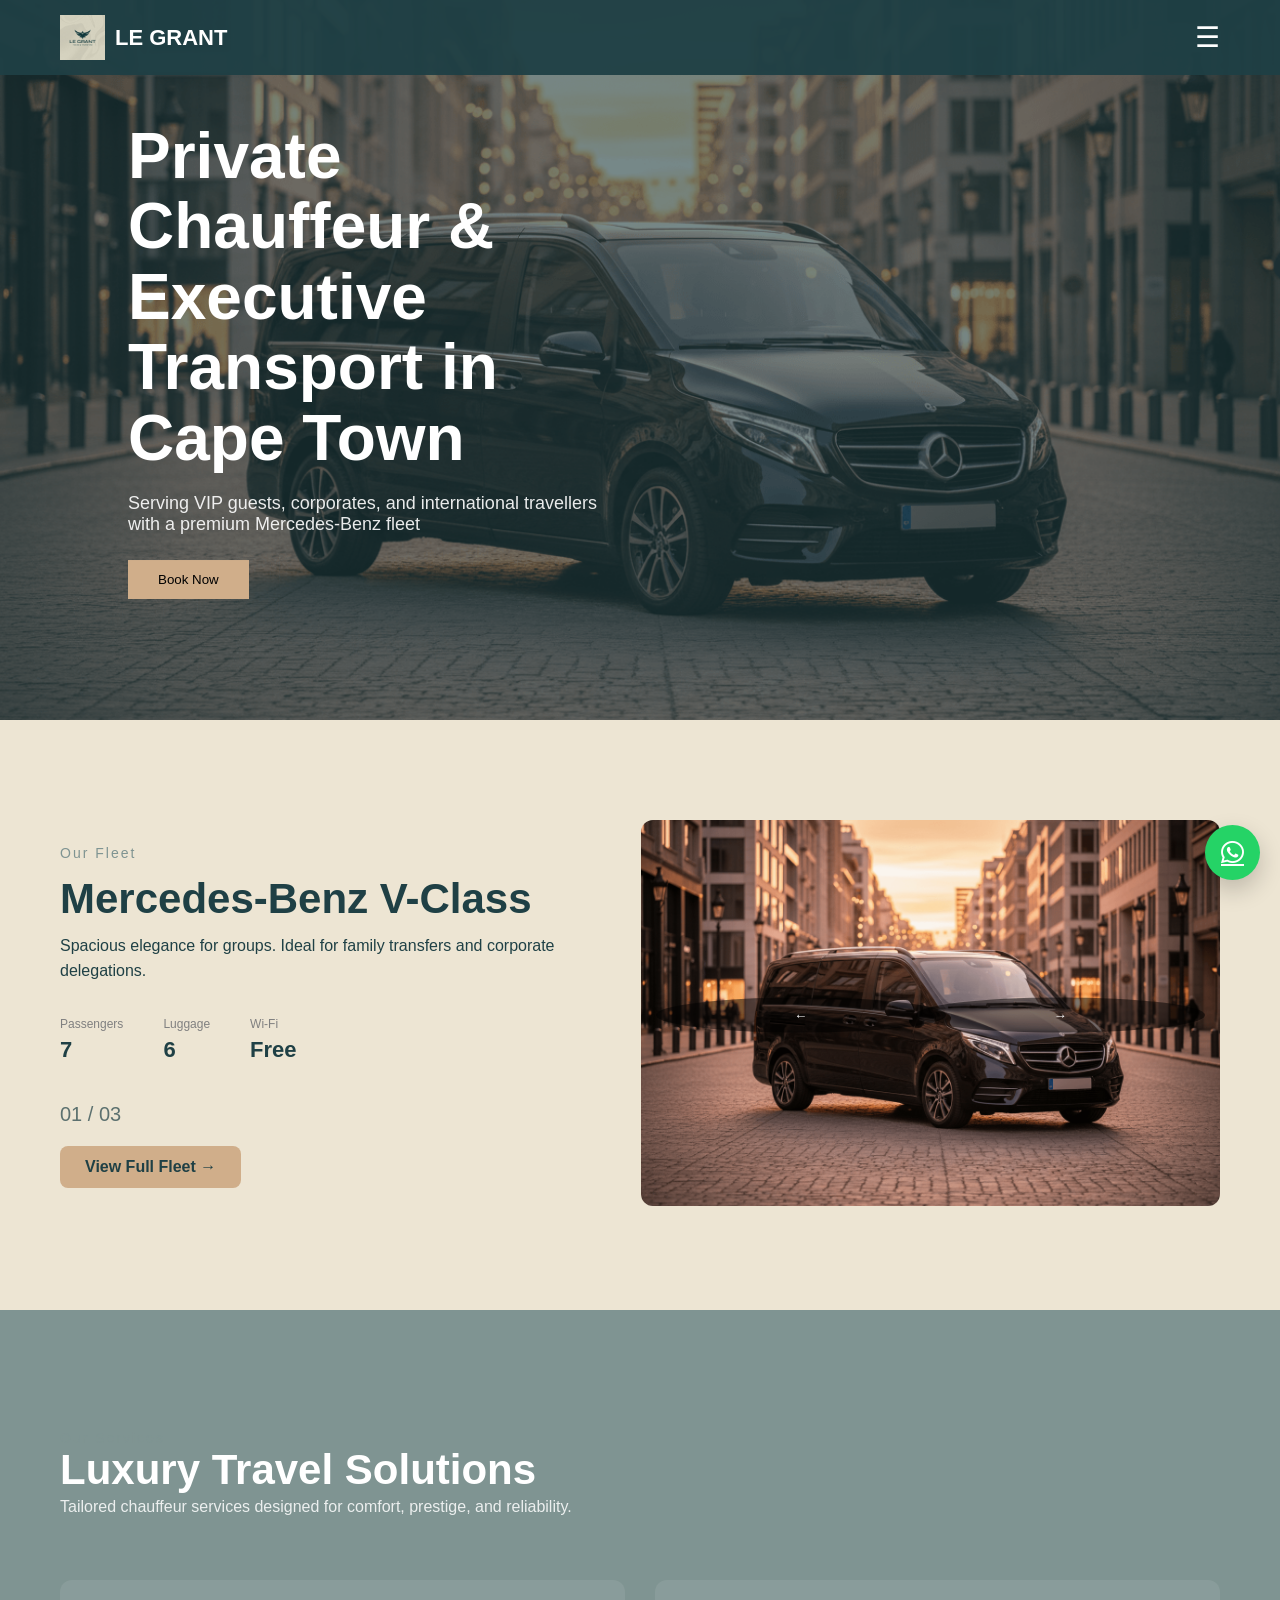
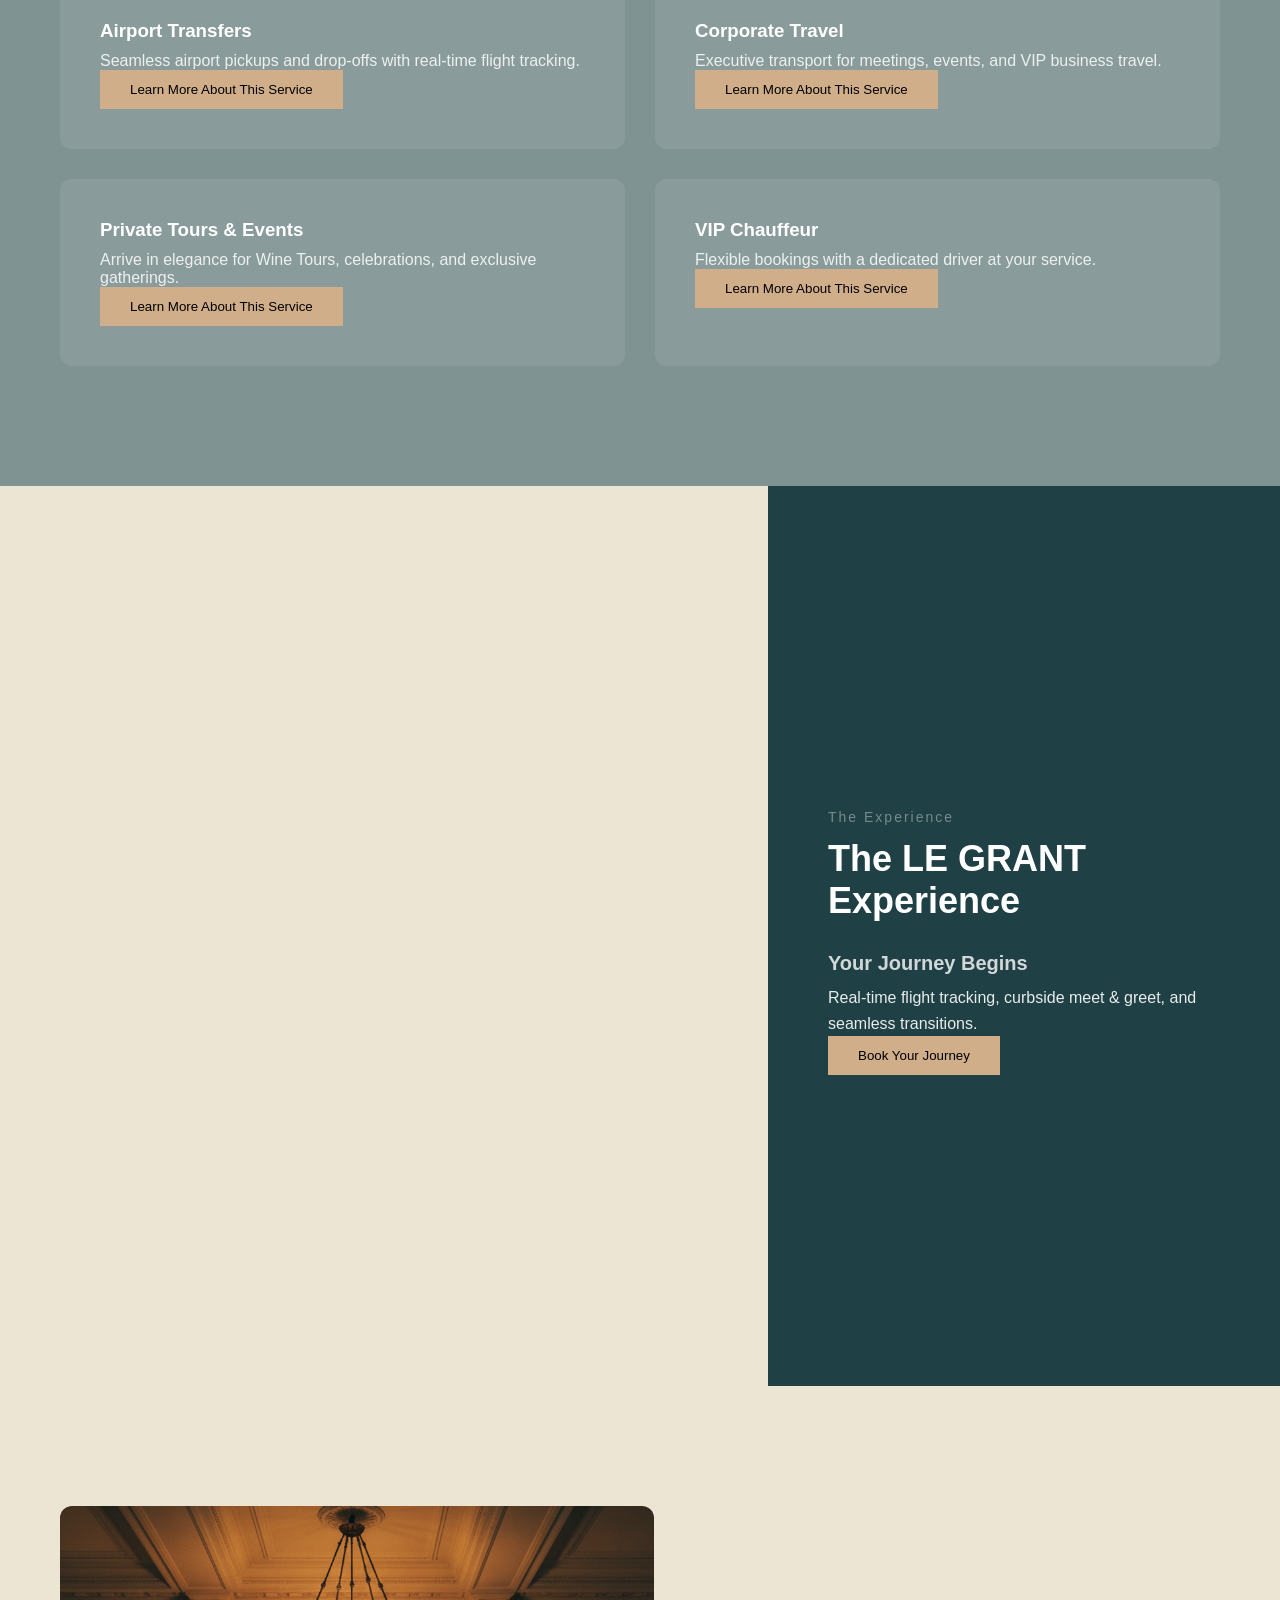
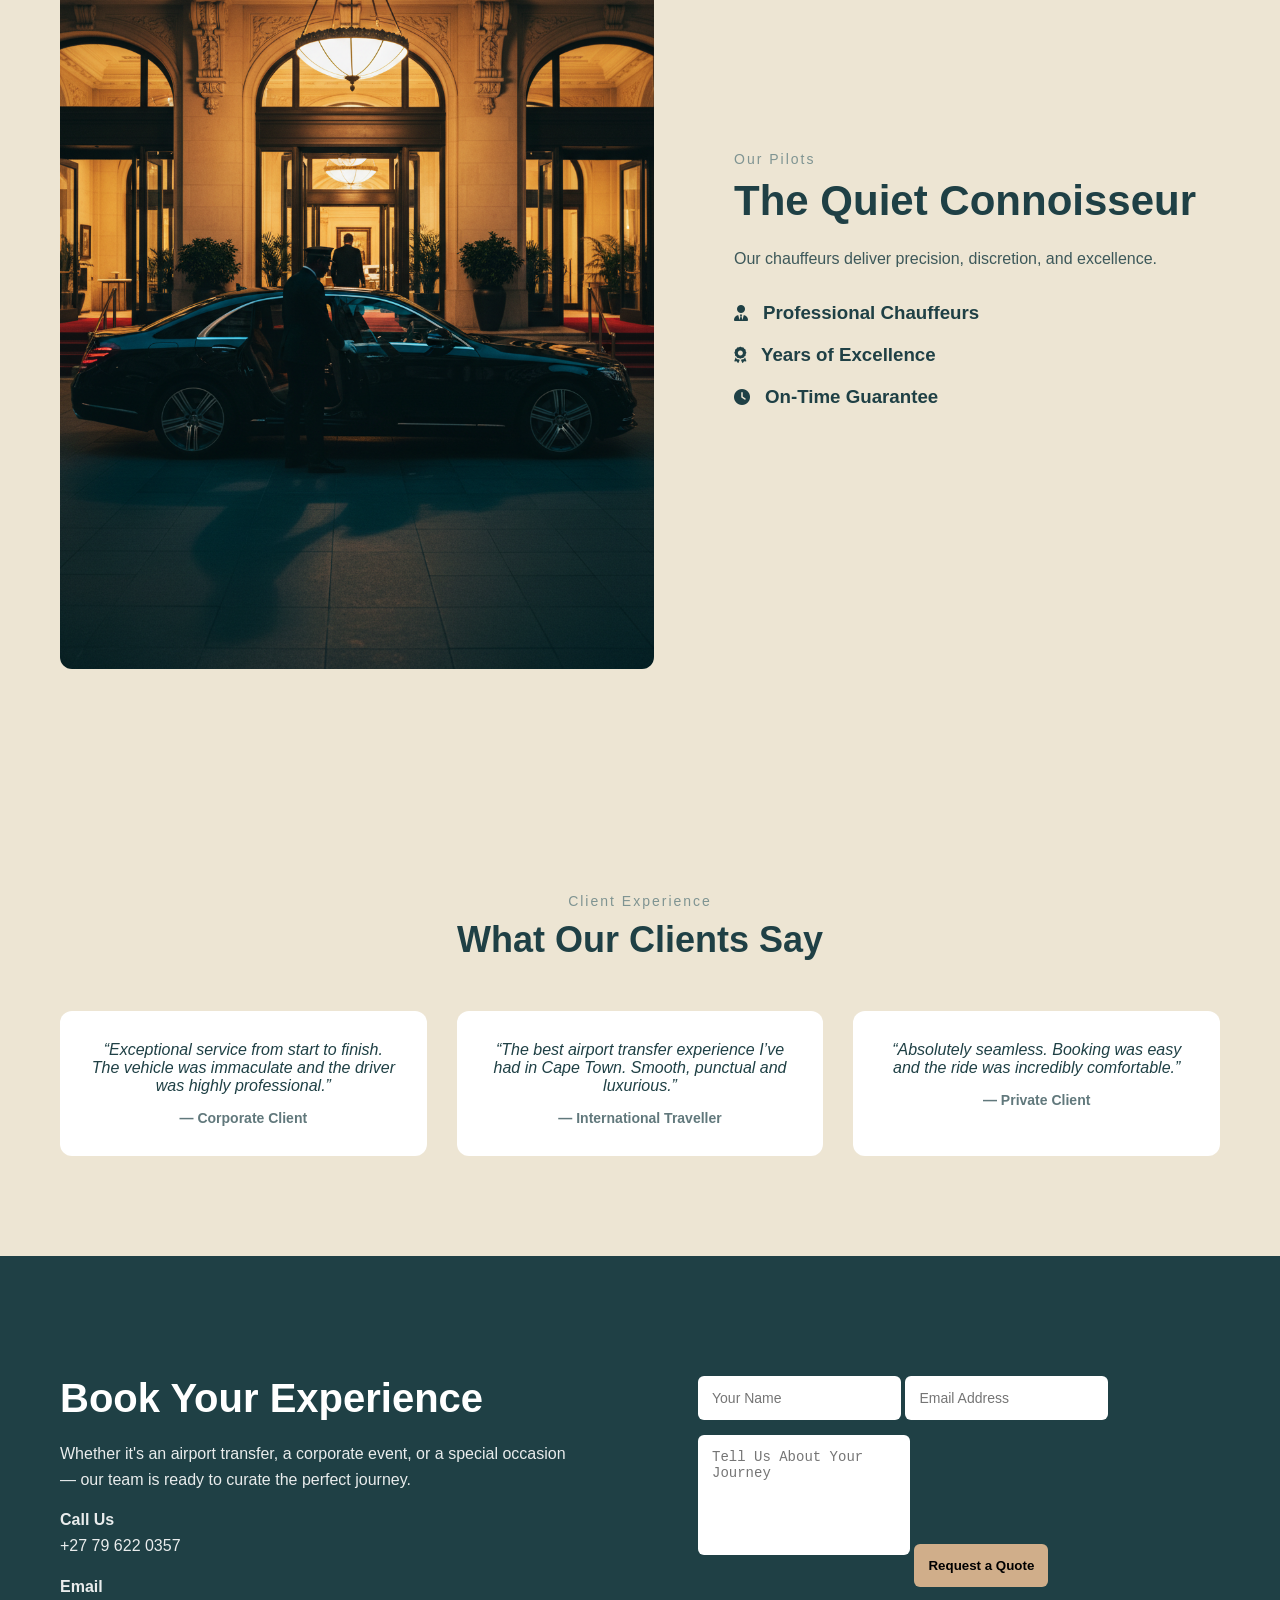
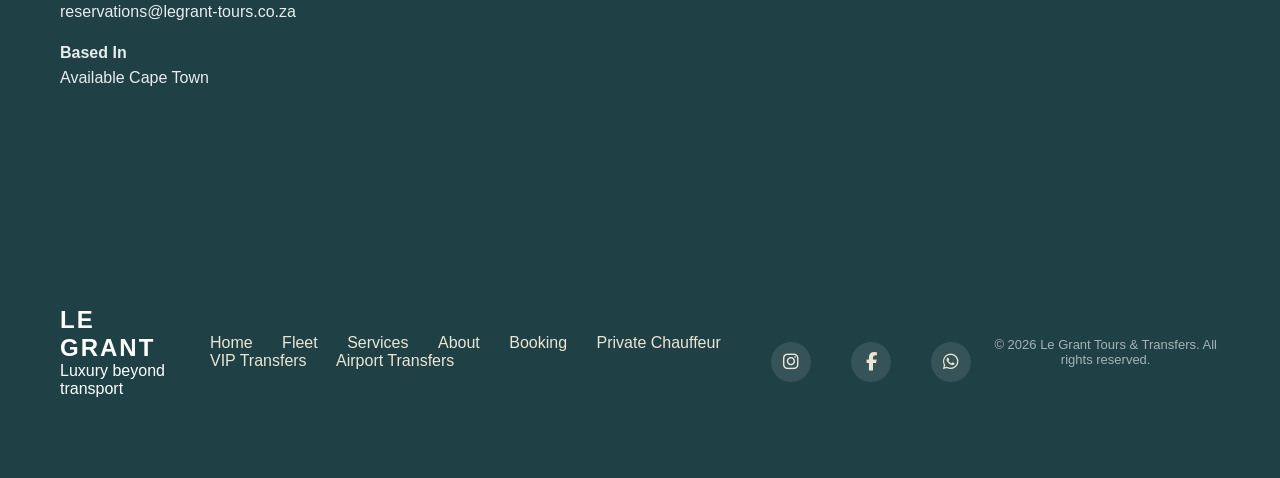
==== commit 7f4aa917: "Update index.html" ====
--- a/index.html
+++ b/index.html
@@ -144,10 +144,7 @@
   <a href="index.html">Home</a>
   <a href="services.html">Services</a>
   <a href="about.html">About</a>
-  <a href="airport-transfers.html">Airport Transfers</a>
-  <a href="vip-transfers.html">VIP Transfers</a>
-  <a href="chauffeur-service.html">Private Chauffeur</a>
-  <a href="wine-tours.html">Luxury Wine Tours</a>
+  <a href="fleet.html">Fleet</a>
 </div>
 <!-- HERO -->
 <section class="hero">
--- a/styles.css
+++ b/styles.css
@@ -1373,3 +1373,81 @@
   border-radius: 6px;
   color: #1F4045 !important;
 }
+/* ===== LOGO FIX (DO NOT TOUCH LAYOUT) ===== */
+.logo-img {
+  width: 42px !important;
+  height: 42px !important;
+  max-width: 42px;
+  max-height: 42px;
+  object-fit: cover;
+  display: block;
+  flex-shrink: 0;
+}
+
+/* Prevent any global img rules from affecting logo */
+img.logo-img {
+  width: 42px !important;
+  height: 42px !important;
+}
+
+/* Keep header aligned */
+.brand {
+  display: flex;
+  align-items: center;
+  gap: 10px;
+}
+/* ===== NAV FIX (LOGO BUG FIX) ===== */
+.nav {
+  background: rgba(31, 64, 69, 0.95);
+  padding: 15px 60px;
+}
+
+.nav-container {
+  display: flex;
+  justify-content: space-between;
+  align-items: center;
+}
+
+/* BRAND WRAPPER */
+.brand {
+  display: flex;
+  align-items: center;
+  gap: 10px;
+  text-decoration: none;
+}
+
+/* 🔥 THIS FIXES YOUR PROBLEM */
+.logo-img {
+  width: 42px;
+  height: 42px;
+  object-fit: cover;
+  border-radius: 6px;
+  display: block;
+}
+
+/* TEXT */
+.brand-name {
+  color: #fff;
+  font-size: 14px;
+  font-weight: bold;
+  display: block;
+}
+
+.brand-sub {
+  color: #D0AE8A;
+  font-size: 10px;
+  display: block;
+}
+
+/* NAV LINKS */
+.nav-links a {
+  color: white;
+  margin-left: 20px;
+}
+
+.nav-btn {
+  background: #D0AE8A;
+  padding: 8px 14px;
+  border-radius: 6px;
+  color: #1F4045;
+}
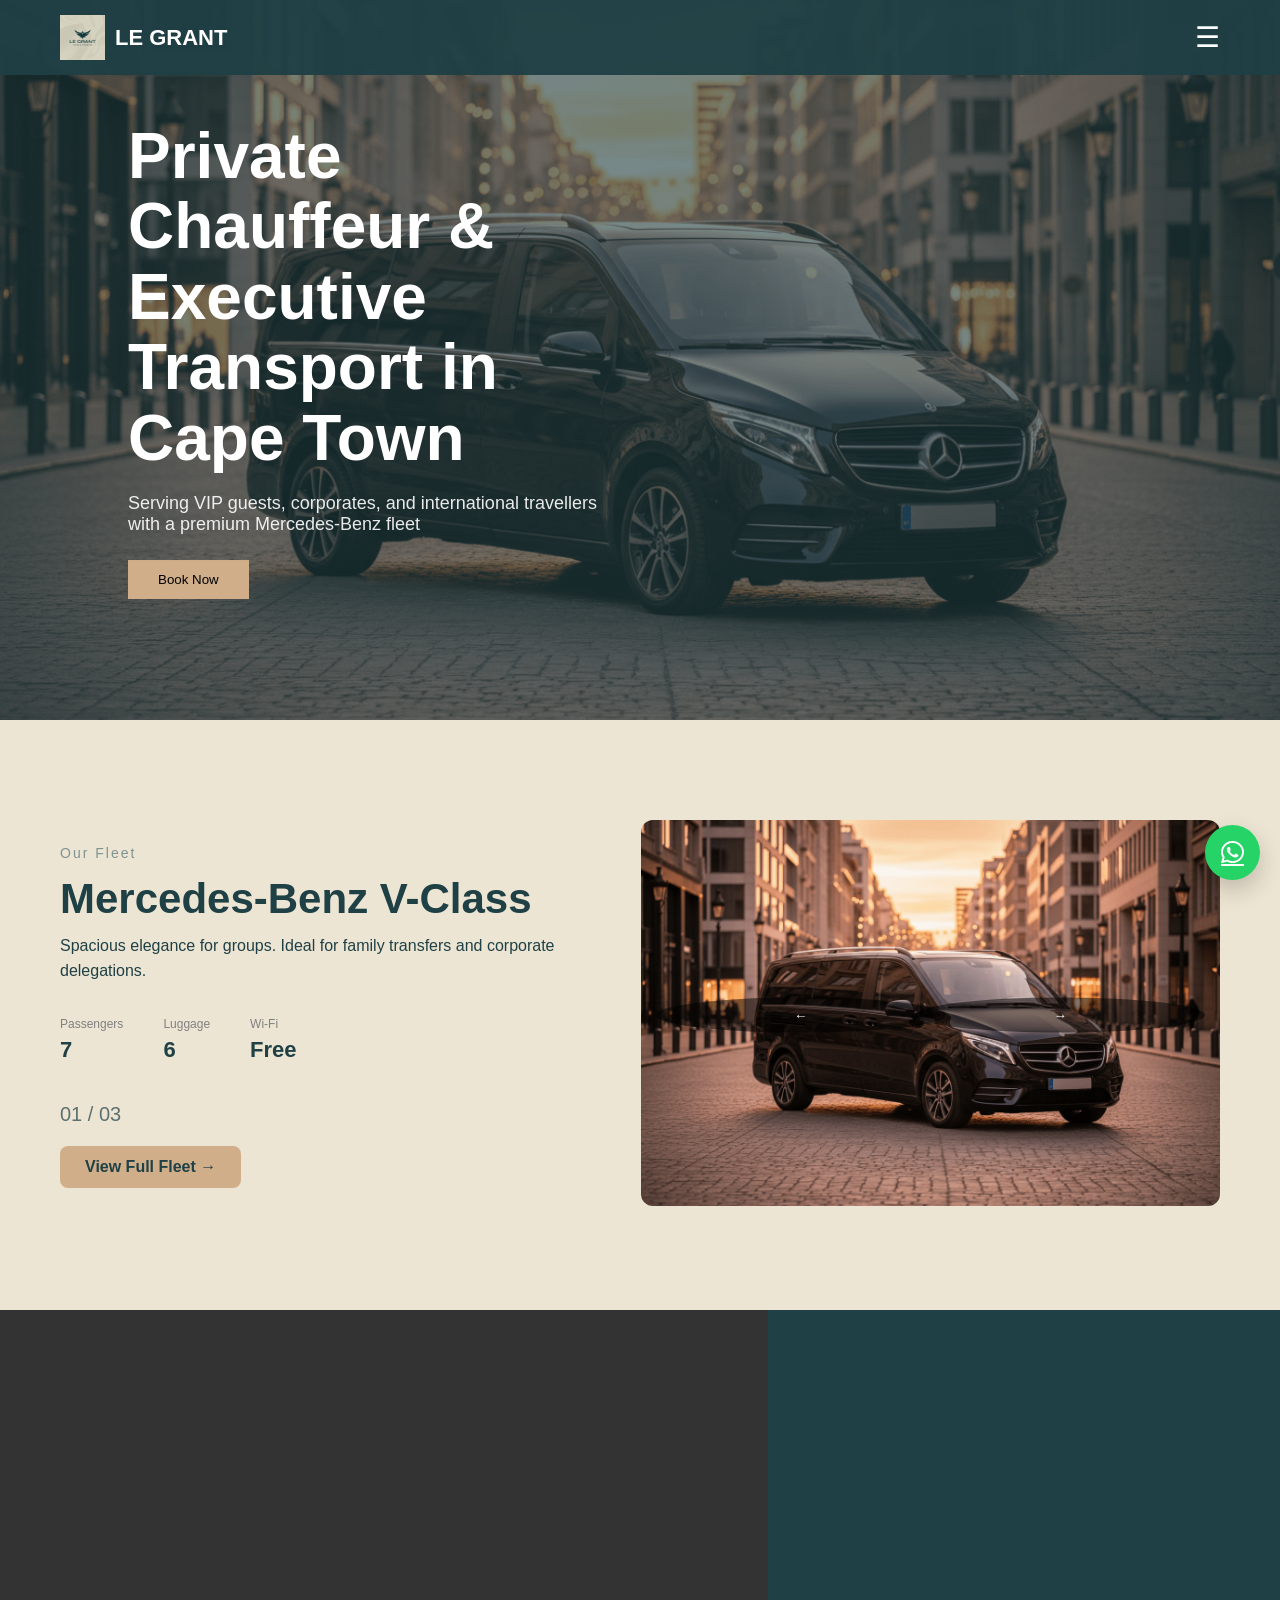
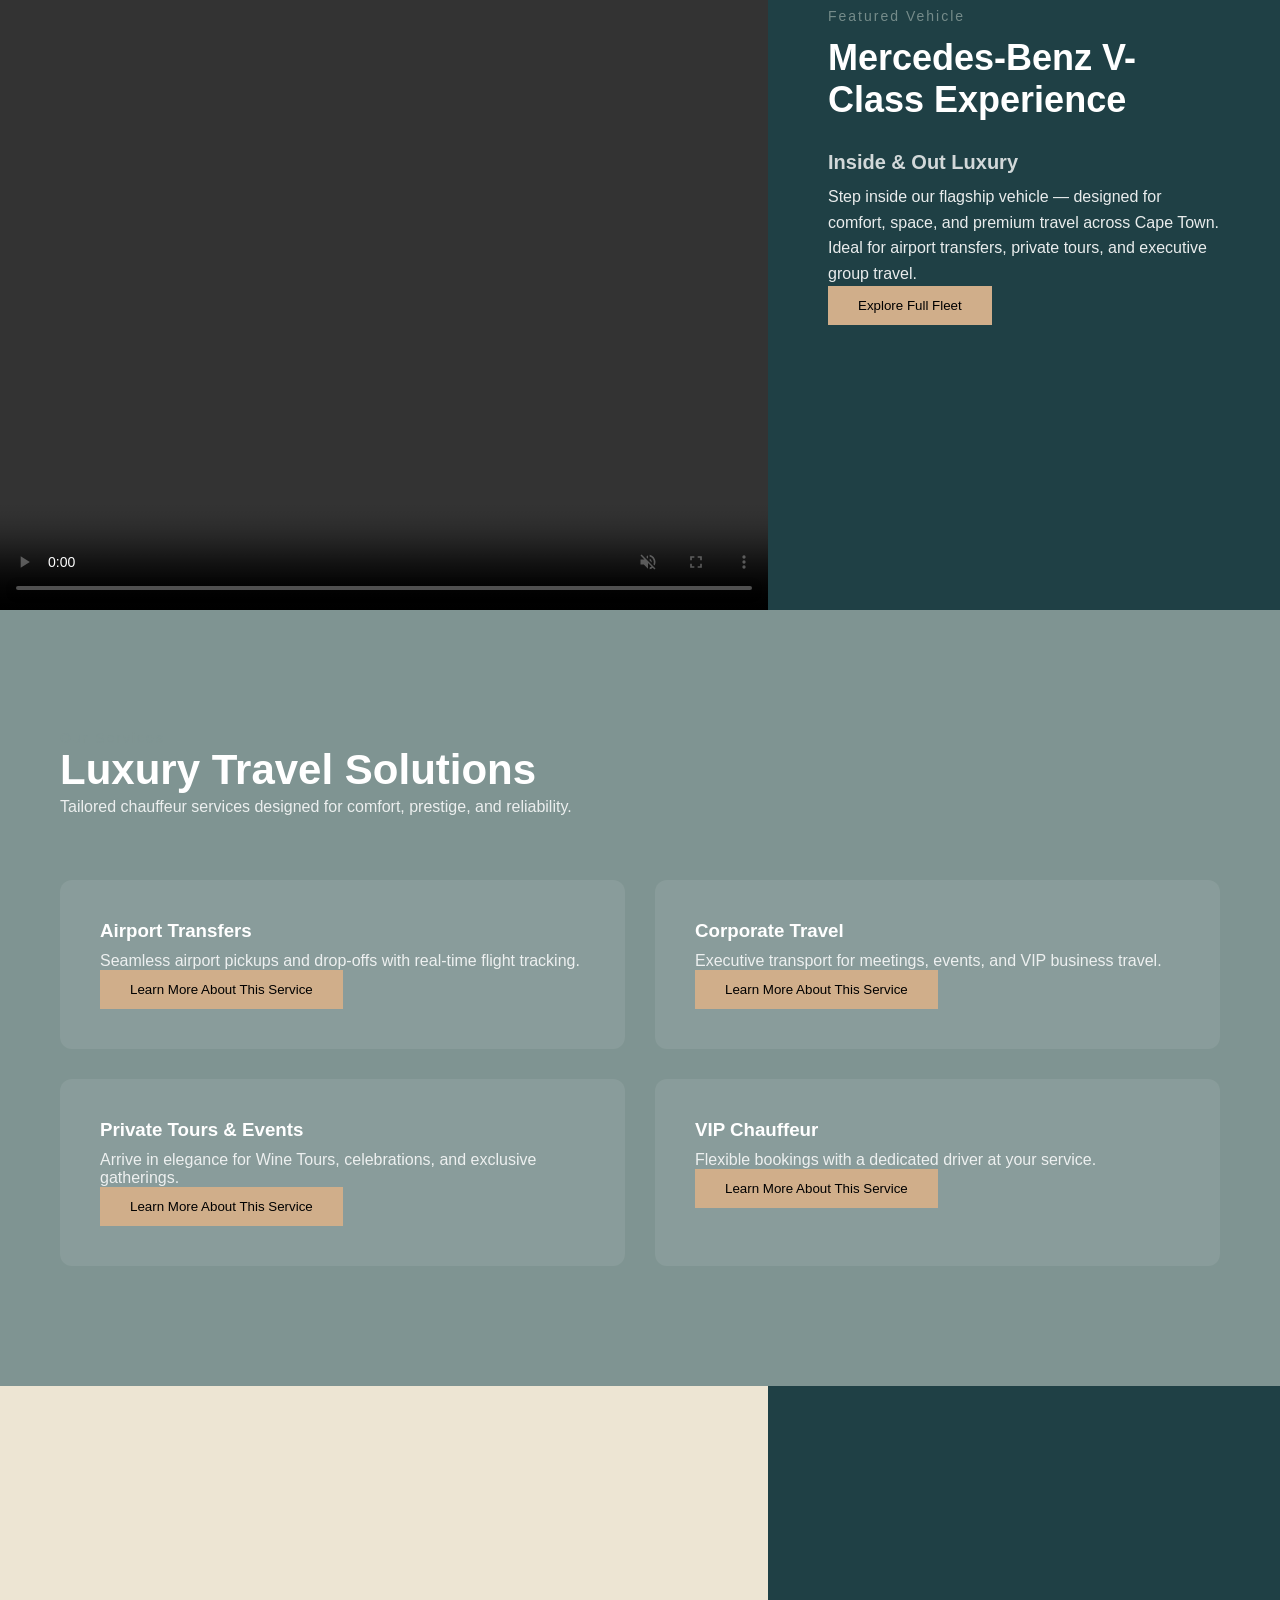
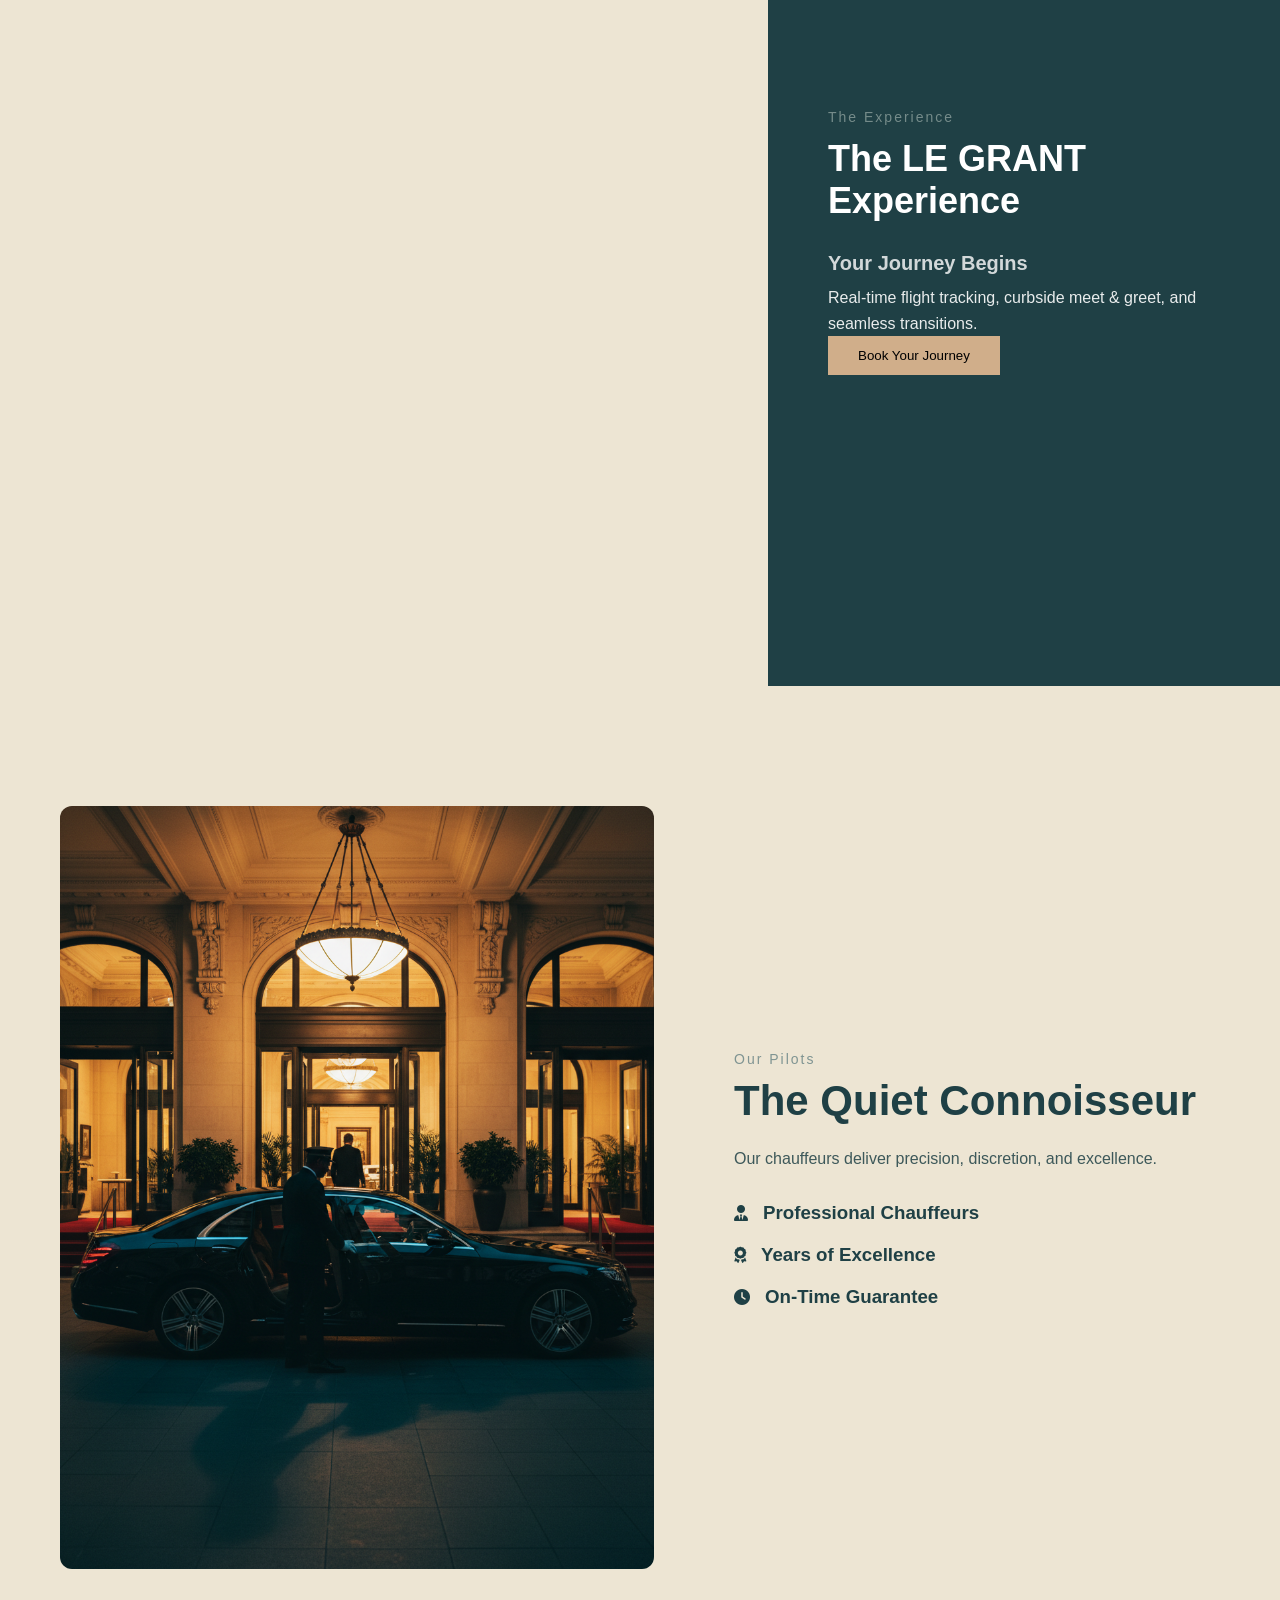
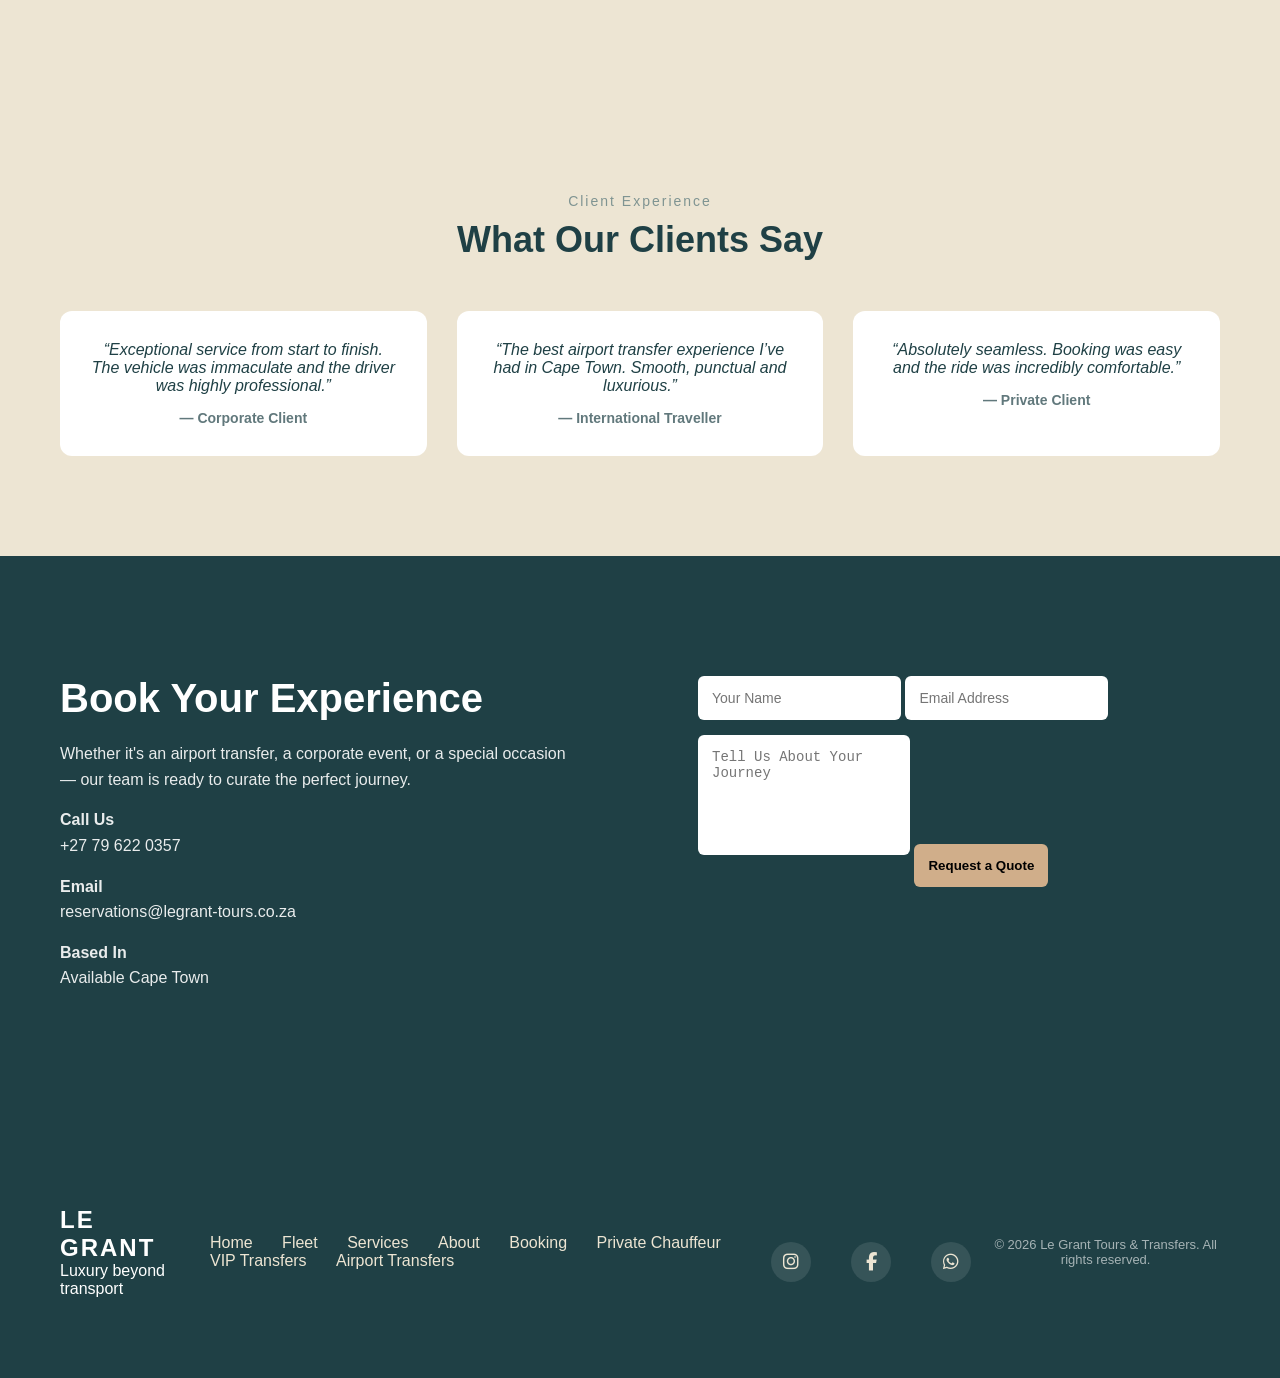
==== commit e1768448: "Update index.html" ====
--- a/index.html
+++ b/index.html
@@ -197,6 +197,32 @@
   </div>
 </section>
 
+ <!-- V-CLASS SHOWCASE VIDEO (NEW - DO NOT REMOVE OTHER VIDEO) -->
+<section class="video-section">
+
+  <div class="video-container">
+    <video autoplay muted loop playsinline controls>
+      <source src="vclass.mp4" type="video/mp4">
+    </video>
+  </div>
+
+  <div class="video-text">
+    <p class="subtitle">Featured Vehicle</p>
+    <h2>Mercedes-Benz V-Class Experience</h2>
+
+    <h4>Inside & Out Luxury</h4>
+    <p>
+      Step inside our flagship vehicle — designed for comfort, space, and premium travel across Cape Town.
+      Ideal for airport transfers, private tours, and executive group travel.
+    </p>
+
+    <a href="fleet.html">
+      <button>Explore Full Fleet</button>
+    </a>
+  </div>
+
+</section> 
+
 <!-- SERVICES (FIXED STRUCTURE ONLY) -->
 <section class="services" id="services">
 
